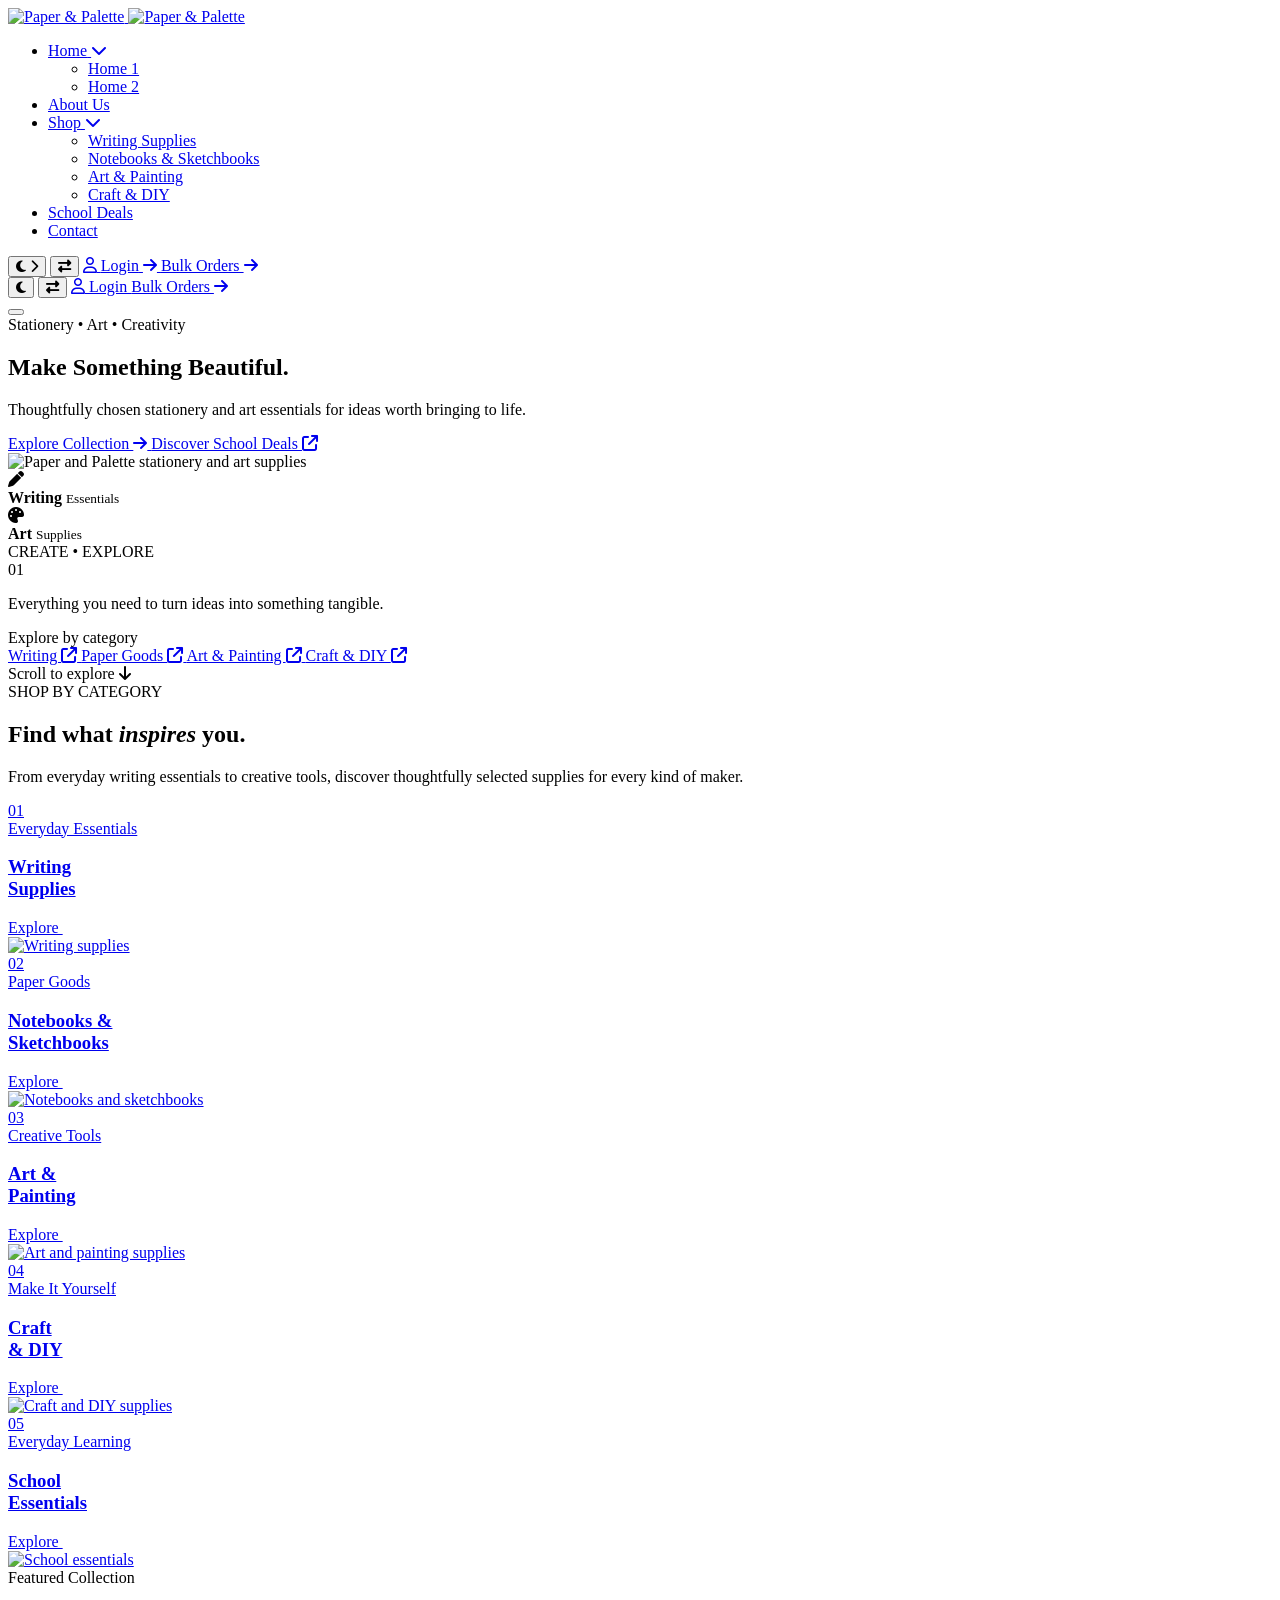
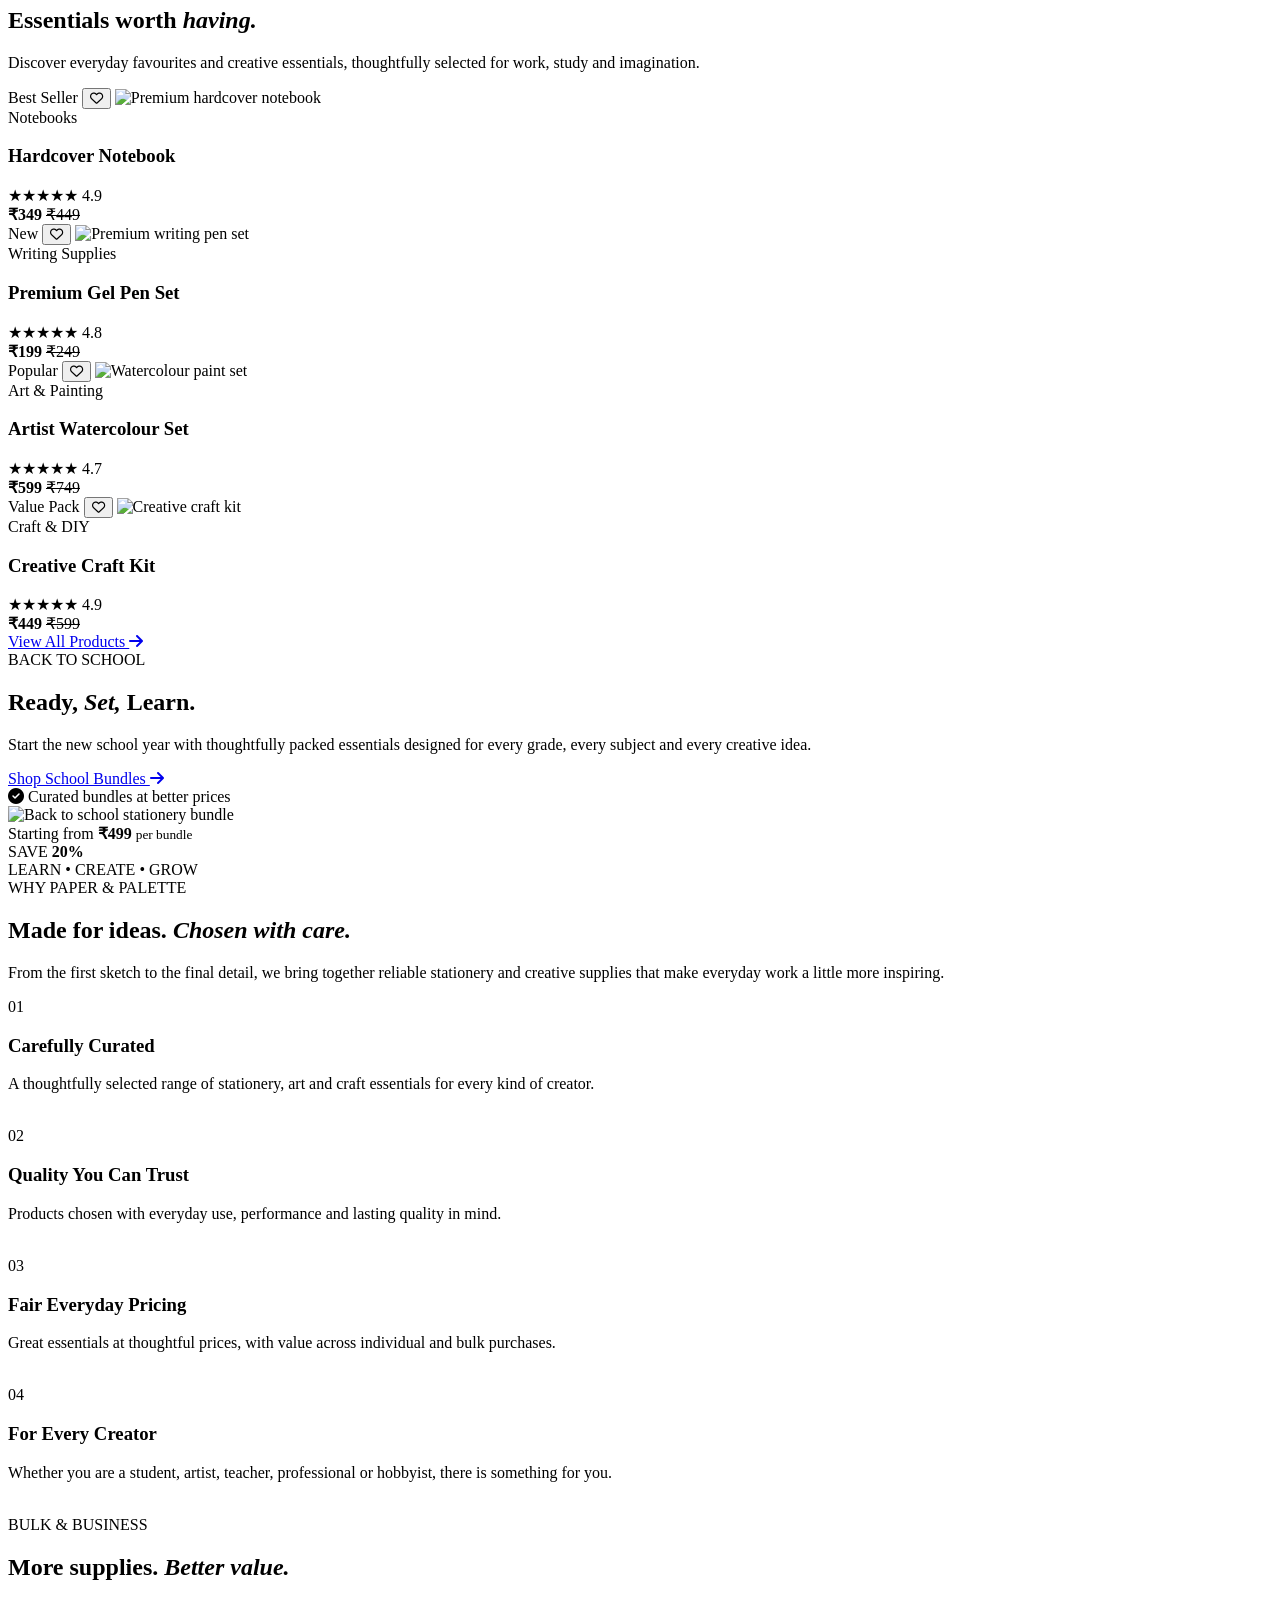
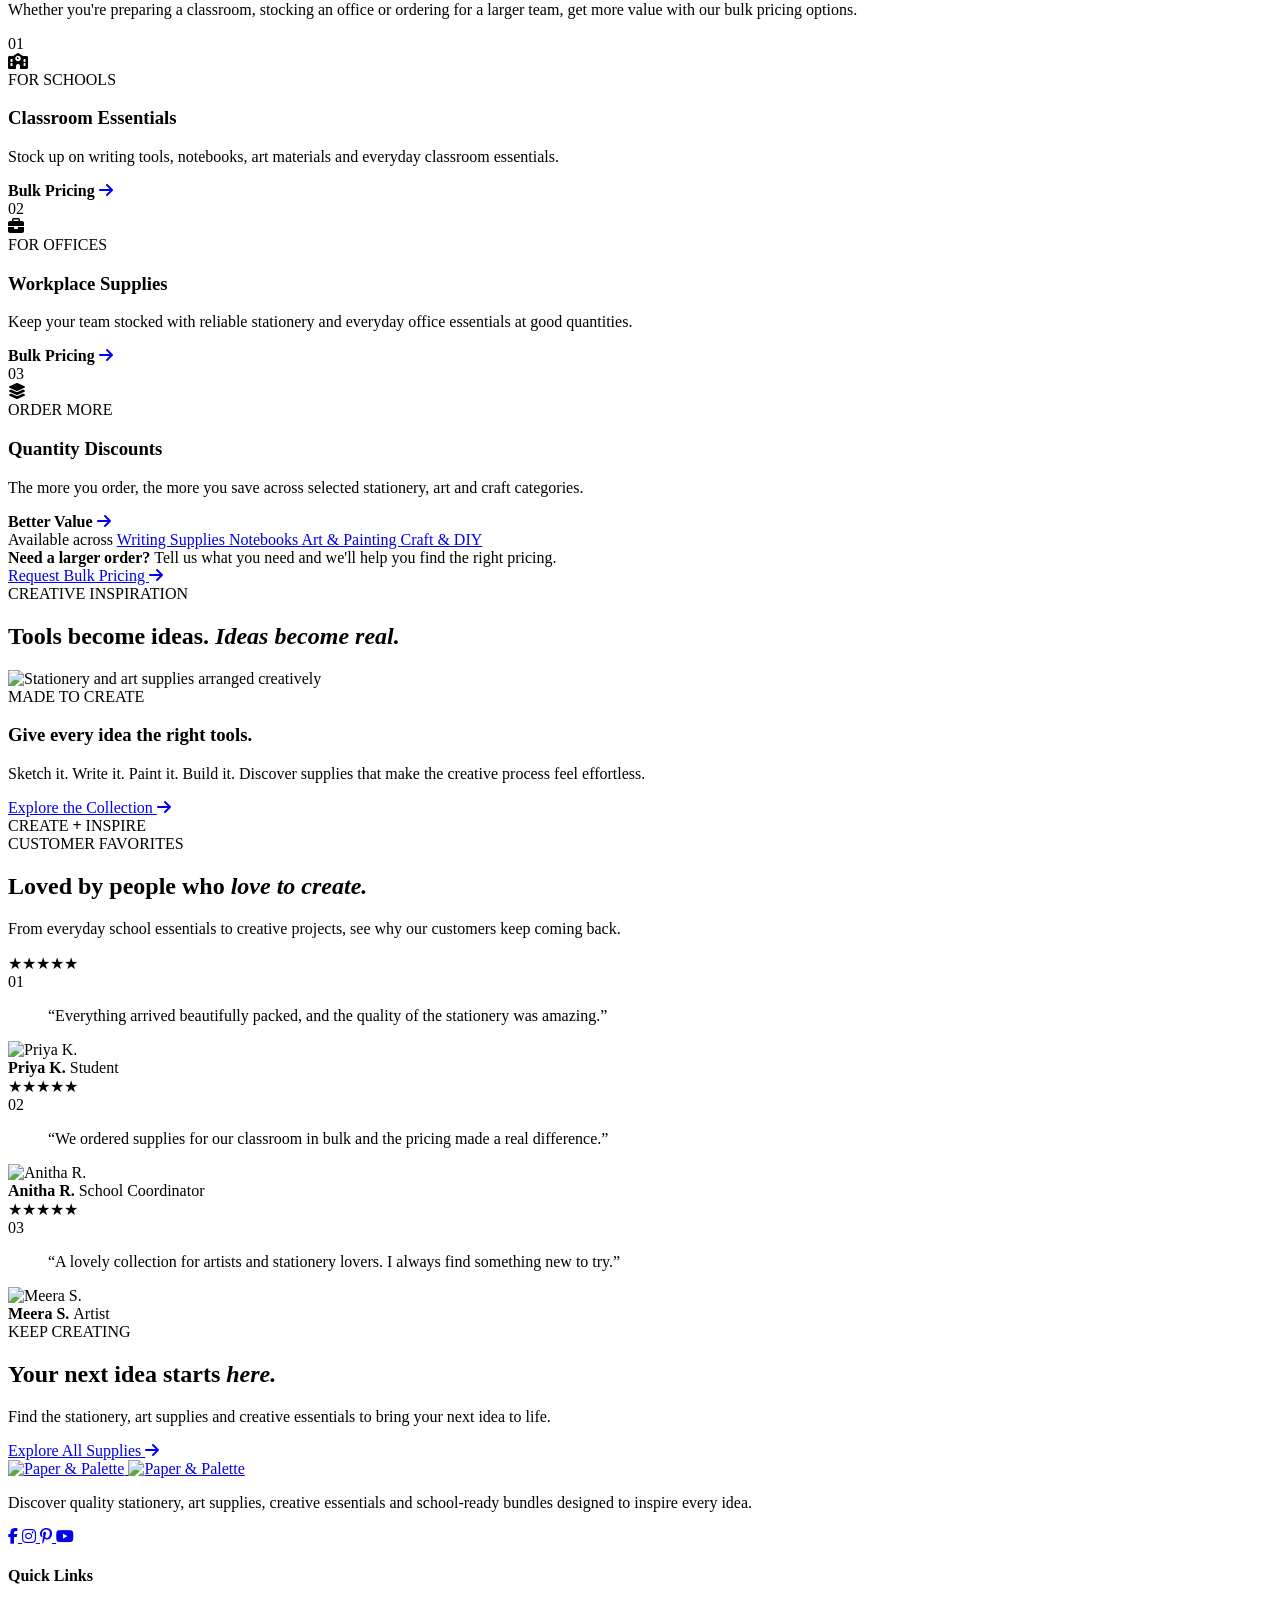
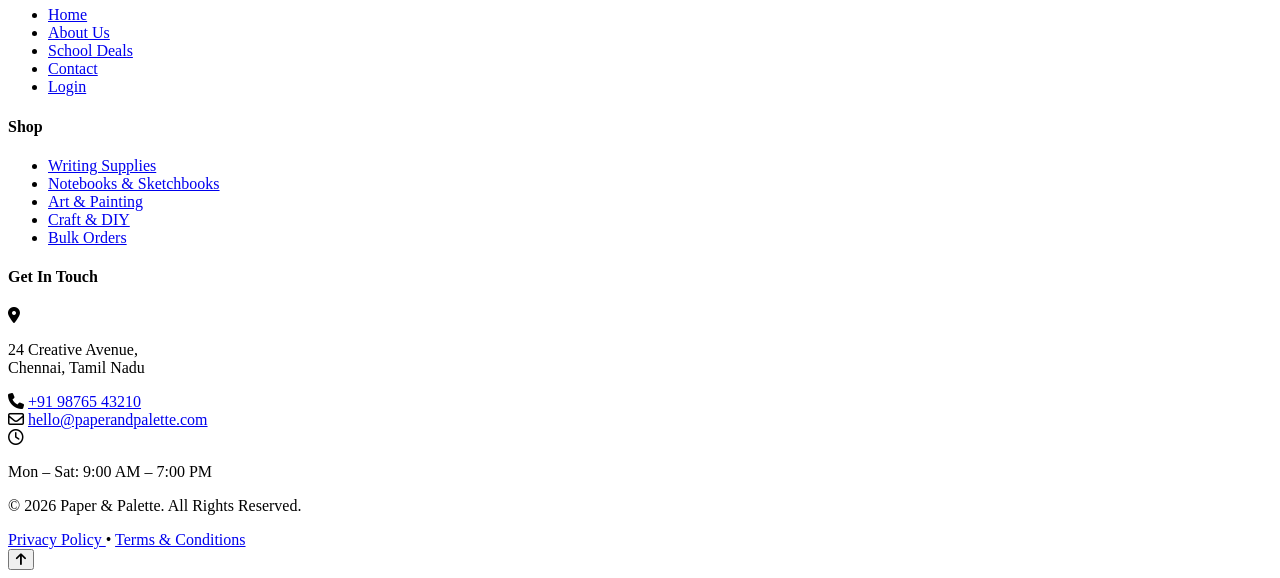
==== index.html @ 8f51c195 "Add files via upload" ====
<!DOCTYPE html>
<html lang="en">

<head>
    <meta charset="UTF-8">
    <meta name="viewport" content="width=device-width, initial-scale=1.0">

    <title>Paper & Palette</title>

    <!-- SEO -->
    <meta name="description"
        content="Paper & Palette - Shop premium stationery, notebooks, sketchbooks, art supplies, painting materials, and craft kits.">
    <meta name="keywords"
        content="stationery, art supplies, notebooks, sketchbooks, painting supplies, craft kits, school supplies">
    <meta name="author" content="Paper & Palette">

    <!-- Favicon -->
    <link rel="icon" href="images/logo.png" type="image/png">

    <!-- Google Fonts -->
    <link rel="preconnect" href="https://fonts.googleapis.com">
    <link rel="preconnect" href="https://fonts.gstatic.com" crossorigin>

    <link
        href="https://fonts.googleapis.com/css2?family=DM+Sans:wght@400;500;600;700&family=Plus+Jakarta+Sans:wght@400;500;600;700&display=swap"
        rel="stylesheet">

    <!-- Font Awesome -->
    <link rel="stylesheet" href="https://cdnjs.cloudflare.com/ajax/libs/font-awesome/6.5.2/css/all.min.css">

    <!-- Main CSS -->
    <link rel="stylesheet" href="css/style.css">
</head>

<body>

    <script>
        (function () {
            try {
                if (localStorage.getItem("paperPaletteTheme") === "dark") {
                    document.body.classList.add("dark-mode");
                }
                document.body.classList.add("js-anim-ready");
            } catch (error) { }
        })();
    </script>


    <!-- =====================================================
         HEADER
    ====================================================== -->

    <header class="site-header">

        <div class="container">

            <div class="navbar">


                <!-- =================================================
                     LOGO
                ================================================== -->

                <a href="index.html" class="site-logo" aria-label="Paper & Palette Home">

                    <img src="images/logo.png" class="logo-default" alt="Paper & Palette">

                    <img src="images/logo-dark.png" class="logo-light" alt="Paper & Palette">


                </a>


                <!-- =================================================
                     MAIN NAVIGATION
                ================================================== -->

                <nav class="main-nav" id="mainNav" aria-label="Main Navigation">

                    <ul class="nav-list">


                        <!-- =========================
                             HOME
                        ========================== -->

                        <li class="nav-item has-dropdown">

                            <a href="#" class="nav-link dropdown-trigger active">

                                <span>Home</span>

                                <i class="fa-solid fa-chevron-down dropdown-icon"></i>

                            </a>


                            <ul class="nav-dropdown">

                                <li>
                                    <a href="index.html" class="active">
                                        Home 1
                                    </a>
                                </li>

                                <li>
                                    <a href="home-2.html">
                                        Home 2
                                    </a>
                                </li>

                            </ul>

                        </li>


                        <!-- =========================
                             ABOUT US
                        ========================== -->

                        <li class="nav-item">

                            <a href="about.html" class="nav-link">

                                About Us

                            </a>

                        </li>


                        <!-- =========================
                             SHOP
                        ========================== -->

                        <li class="nav-item has-dropdown">

                            <a href="#" class="nav-link dropdown-trigger">

                                <span>Shop</span>

                                <i class="fa-solid fa-chevron-down dropdown-icon"></i>

                            </a>


                            <ul class="nav-dropdown shop-dropdown">


                                <!-- Writing Supplies -->

                                <li>
                                    <a href="writing-supplies.html">

                                        Writing Supplies

                                    </a>
                                </li>


                                <!-- Notebooks -->

                                <li>
                                    <a href="notebooks-sketchbooks.html">

                                        Notebooks &amp; Sketchbooks

                                    </a>
                                </li>


                                <!-- Art & Painting -->

                                <li>
                                    <a href="art-painting.html">

                                        Art &amp; Painting

                                    </a>
                                </li>


                                <!-- Craft & DIY -->

                                <li>
                                    <a href="craft-diy.html">

                                        Craft &amp; DIY

                                    </a>
                                </li>


                            </ul>

                        </li>


                        <!-- =========================
                             SCHOOL DEALS
                        ========================== -->

                        <li class="nav-item">

                            <a href="school-deals.html" class="nav-link">

                                School Deals

                            </a>

                        </li>


                        <!-- =========================
                             CONTACT
                        ========================== -->

                        <li class="nav-item">

                            <a href="contact.html" class="nav-link">

                                Contact

                            </a>

                        </li>

                    </ul>


                    <!-- =================================================
                         MOBILE MENU ACTIONS
                         These appear only inside hamburger menu
                    ================================================== -->

                    <div class="mobile-menu-actions">


                        <!-- =========================
                             DARK MODE
                        ========================== -->

                        <button type="button" class="mobile-action-btn" id="mobileThemeToggle">

                            <span>

                                <i class="fa-solid fa-moon action-icon"></i>

                            </span>

                            <i class="fa-solid fa-chevron-right action-arrow"></i>

                        </button>


                        <!-- =========================
                             RTL MODE
                        ========================== -->

                        <button type="button" class="mobile-action-btn" id="mobileRtlToggle">

                            <span>
                                <i class="fa-solid fa-right-left action-icon"></i>
                            </span>

                        </button>


                        <!-- =========================
                             LOGIN
                        ========================== -->

                        <a href="login.html" class="mobile-login-btn">

                            <span>

                                <i class="fa-regular fa-user action-icon"></i>

                                <span>Login</span>

                            </span>

                            <i class="fa-solid fa-arrow-right action-arrow"></i>

                        </a>


                        <!-- =========================
                             BULK ORDERS
                        ========================== -->

                        <a href="bulk-orders.html" class="mobile-bulk-btn">

                            <span>
                                Bulk Orders
                            </span>

                            <i class="fa-solid fa-arrow-right"></i>

                        </a>


                    </div>

                </nav>


                <!-- =================================================
                     HEADER ACTIONS
                     Desktop only
                ================================================== -->

                <div class="navbar-actions">


                    <!-- Desktop Actions -->

                    <div class="desktop-actions">


                        <!-- Dark Mode -->

                        <button type="button" class="nav-icon-btn" id="themeToggle" aria-label="Toggle Dark Mode"
                            title="Dark Mode">

                            <i class="fa-solid fa-moon"></i>

                        </button>


                        <!-- RTL -->

                        <button type="button" class="nav-icon-btn" id="rtlToggle" aria-label="Toggle RTL Mode"
                            title="RTL Mode">

                            <i class="fa-solid fa-right-left"></i>

                        </button>


                        <!-- Login -->

                        <a href="login.html" class="login-btn">

                            <i class="fa-regular fa-user"></i>

                            <span>
                                Login
                            </span>

                        </a>


                        <!-- Bulk Orders -->

                        <a href="bulk-orders.html" class="bulk-orders-btn">

                            <span>
                                Bulk Orders
                            </span>

                            <i class="fa-solid fa-arrow-right"></i>

                        </a>

                    </div>


                    <!-- =================================================
                         MOBILE MENU TOGGLE
                    ================================================== -->

                    <button type="button" class="menu-toggle" id="menuToggle" aria-label="Open Menu"
                        aria-expanded="false">

                        <span></span>
                        <span></span>
                        <span></span>

                    </button>

                </div>

            </div>

        </div>

    </header>


    <main>

        <!-- =====================================================
     HERO SECTION
====================================================== -->

        <section class="hero-editorial">

            <div class="hero-editorial-bg"></div>

            <div class="container">

                <div class="hero-editorial-layout">


                    <!-- =========================================
                 LEFT / MAIN CONTENT
            ========================================== -->

                    <div class="hero-editorial-content">

                        <div class="hero-eyebrow">
                            <span class="eyebrow-line"></span>

                            <span>
                                Stationery • Art • Creativity
                            </span>
                        </div>


                        <h1 class="hero-title">

                            Make

                            <span class="title-outline">
                                Something
                            </span>

                            <strong>
                                Beautiful.
                            </strong>

                        </h1>


                        <p class="hero-description">

                            Thoughtfully chosen stationery and art
                            essentials for ideas worth bringing to life.

                        </p>


                        <div class="hero-actions">

                            <a href="writing-supplies.html" class="hero-main-btn">

                                Explore Collection

                                <i class="fa-solid fa-arrow-right"></i>

                            </a>


                            <a href="school-deals.html" class="hero-text-link">

                                Discover School Deals

                                <i class="fa-solid fa-arrow-up-right-from-square"></i>

                            </a>

                        </div>

                    </div>


                    <!-- =========================================
                 CENTER / CREATIVE VISUAL
            ========================================== -->

                    <div class="hero-visual">

                        <!-- Main Product Image -->

                        <div class="hero-image-wrap">

                            <img src="images/hero-stationery.png" alt="Paper and Palette stationery and art supplies"
                                class="hero-main-image">

                        </div>


                        <!-- Floating Category Label -->

                        <div class="hero-floating-card hero-card-one">

                            <span class="floating-icon">
                                <i class="fa-solid fa-pen"></i>
                            </span>

                            <div>
                                <strong>
                                    Writing
                                </strong>

                                <small>
                                    Essentials
                                </small>
                            </div>

                        </div>


                        <div class="hero-floating-card hero-card-two">

                            <span class="floating-icon">
                                <i class="fa-solid fa-palette"></i>
                            </span>

                            <div>
                                <strong>
                                    Art
                                </strong>

                                <small>
                                    Supplies
                                </small>
                            </div>

                        </div>


                        <!-- Decorative Circle -->

                        <div class="hero-circle">

                            <span>
                                CREATE
                            </span>

                            <span>
                                •
                            </span>

                            <span>
                                EXPLORE
                            </span>

                        </div>

                    </div>


                    <!-- =========================================
                 RIGHT SIDE VERTICAL INFO
            ========================================== -->

                    <div class="hero-side-info">

                        <span class="hero-side-number">
                            01
                        </span>

                        <span class="hero-side-line"></span>

                        <p>
                            Everything you need
                            to turn ideas into
                            something tangible.
                        </p>

                    </div>

                </div>


                <!-- =========================================
             BOTTOM CATEGORY STRIP
        ========================================== -->

                <div class="hero-bottom">

                    <span class="hero-bottom-label">
                        Explore by category
                    </span>


                    <div class="hero-category-links">

                        <a href="writing-supplies.html">
                            Writing
                            <i class="fa-solid fa-arrow-up-right-from-square"></i>
                        </a>

                        <a href="notebooks-sketchbooks.html">
                            Paper Goods
                            <i class="fa-solid fa-arrow-up-right-from-square"></i>
                        </a>

                        <a href="art-painting.html">
                            Art &amp; Painting
                            <i class="fa-solid fa-arrow-up-right-from-square"></i>
                        </a>

                        <a href="craft-diy.html">
                            Craft &amp; DIY
                            <i class="fa-solid fa-arrow-up-right-from-square"></i>
                        </a>

                    </div>


                    <span class="hero-bottom-scroll">
                        Scroll to explore
                        <i class="fa-solid fa-arrow-down"></i>
                    </span>

                </div>

            </div>

        </section>


        <!-- =====================================================
     SHOP BY CATEGORY
====================================================== -->

        <section class="categories-section">

            <div class="container">

                <div class="categories-heading">

                    <div class="categories-label">
                        <span></span>
                        SHOP BY CATEGORY
                    </div>

                    <div class="categories-intro">

                        <h2>
                            Find what
                            <em>inspires</em>
                            you.
                        </h2>

                        <p>
                            From everyday writing essentials to creative tools,
                            discover thoughtfully selected supplies for every
                            kind of maker.
                        </p>

                    </div>

                </div>

                <!-- Category Grid -->
                <div class="categories-grid">


                    <!-- Writing Supplies -->
                    <a href="writing-supplies.html" class="category-card category-large">

                        <div class="category-number">
                            01
                        </div>

                        <div class="category-content">

                            <span>
                                Everyday Essentials
                            </span>

                            <h3>
                                Writing<br>
                                Supplies
                            </h3>

                            <div class="category-link">
                                Explore
                                <i class="fa-solid fa-arrow-up-right"></i>
                            </div>

                        </div>

                        <div class="category-image">

                            <img src="images/category-writing.png" alt="Writing supplies">

                        </div>

                    </a>


                    <!-- Notebooks -->
                    <a href="notebooks-sketchbooks.html" class="category-card category-art">

                        <div class="category-number">
                            02
                        </div>

                        <div class="category-content">

                            <span>
                                Paper Goods
                            </span>

                            <h3>
                                Notebooks &amp;<br>
                                Sketchbooks
                            </h3>

                            <div class="category-link">
                                Explore
                                <i class="fa-solid fa-arrow-up-right"></i>
                            </div>

                        </div>

                        <div class="category-image">

                            <img src="images/category-notebooks.png" alt="Notebooks and sketchbooks">

                        </div>

                    </a>


                    <!-- Art & Painting -->
                    <a href="art-painting.html" class="category-card category-art">

                        <div class="category-number">
                            03
                        </div>

                        <div class="category-content">

                            <span>
                                Creative Tools
                            </span>

                            <h3>
                                Art &amp;<br>
                                Painting
                            </h3>

                            <div class="category-link">
                                Explore
                                <i class="fa-solid fa-arrow-up-right"></i>
                            </div>

                        </div>

                        <div class="category-image">

                            <img src="images/category-art.jpg" alt="Art and painting supplies">

                        </div>

                    </a>


                    <!-- Craft -->
                    <a href="craft-diy.html" class="category-card category-craft">

                        <div class="category-number">
                            04
                        </div>

                        <div class="category-content">

                            <span>
                                Make It Yourself
                            </span>

                            <h3>
                                Craft<br>
                                &amp; DIY
                            </h3>

                            <div class="category-link">
                                Explore
                                <i class="fa-solid fa-arrow-up-right"></i>
                            </div>

                        </div>

                        <div class="category-image">

                            <img src="images/category-craft.png" alt="Craft and DIY supplies">

                        </div>

                    </a>

                    <a href="school-deals.html" class="category-card category-art">


                        <div class="category-number">
                            05
                        </div>

                        <div class="category-content">

                            <span>
                                Everyday Learning
                            </span>

                            <h3>
                                School<br>
                                Essentials
                            </h3>

                            <div class="category-link">
                                Explore
                                <i class="fa-solid fa-arrow-up-right"></i>
                            </div>

                        </div>

                        <div class="category-image">

                            <img src="images/category-school.png" alt="School essentials">

                        </div>

                    </a>

                </div>

            </div>

        </section>


        <!-- =====================================================
     FEATURED PRODUCTS
====================================================== -->

        <section class="featured-products-section">

            <div class="container">

                <!-- Section Heading -->

                <div class="section-heading text-center">

                    <div class="section-label">
                        Featured Collection
                    </div>

                    <h2>
                        Essentials worth
                        <em>having.</em>
                    </h2>

                    <p>
                        Discover everyday favourites and creative essentials,
                        thoughtfully selected for work, study and imagination.
                    </p>

                </div>


                <!-- Products Grid -->

                <div class="featured-products-grid">


                    <!-- Product 01 -->

                    <article class="product-card">

                        <div class="product-image-wrap">

                            <span class="product-badge">
                                Best Seller
                            </span>

                            <button type="button" class="product-wishlist" aria-label="Add to wishlist">

                                <i class="fa-regular fa-heart"></i>

                            </button>

                            <img src="images/product-notebook.jpg" alt="Premium hardcover notebook">

                        </div>


                        <div class="product-info">

                            <span class="product-category">
                                Notebooks
                            </span>

                            <h3>
                                Hardcover Notebook
                            </h3>

                            <div class="product-rating">

                                <span class="stars">
                                    ★★★★★
                                </span>

                                <span>
                                    4.9
                                </span>

                            </div>

                            <div class="product-price">

                                <strong>
                                    ₹349
                                </strong>

                                <del>
                                    ₹449
                                </del>

                            </div>

                        </div>

                    </article>


                    <!-- Product 02 -->

                    <article class="product-card">

                        <div class="product-image-wrap">

                            <span class="product-badge product-new">
                                New
                            </span>

                            <button type="button" class="product-wishlist" aria-label="Add to wishlist">

                                <i class="fa-regular fa-heart"></i>

                            </button>

                            <img src="images/product-pens.jpg" alt="Premium writing pen set">

                        </div>


                        <div class="product-info">

                            <span class="product-category">
                                Writing Supplies
                            </span>

                            <h3>
                                Premium Gel Pen Set
                            </h3>

                            <div class="product-rating">

                                <span class="stars">
                                    ★★★★★
                                </span>

                                <span>
                                    4.8
                                </span>

                            </div>

                            <div class="product-price">

                                <strong>
                                    ₹199
                                </strong>

                                <del>
                                    ₹249
                                </del>

                            </div>

                        </div>

                    </article>


                    <!-- Product 03 -->

                    <article class="product-card">

                        <div class="product-image-wrap">

                            <span class="product-badge">
                                Popular
                            </span>

                            <button type="button" class="product-wishlist" aria-label="Add to wishlist">

                                <i class="fa-regular fa-heart"></i>

                            </button>

                            <img src="images/product-paint.jpg" alt="Watercolour paint set">

                        </div>


                        <div class="product-info">

                            <span class="product-category">
                                Art &amp; Painting
                            </span>

                            <h3>
                                Artist Watercolour Set
                            </h3>

                            <div class="product-rating">

                                <span class="stars">
                                    ★★★★★
                                </span>

                                <span>
                                    4.7
                                </span>

                            </div>

                            <div class="product-price">

                                <strong>
                                    ₹599
                                </strong>

                                <del>
                                    ₹749
                                </del>

                            </div>

                        </div>

                    </article>


                    <!-- Product 04 -->

                    <article class="product-card">

                        <div class="product-image-wrap">

                            <span class="product-badge product-value">
                                Value Pack
                            </span>

                            <button type="button" class="product-wishlist" aria-label="Add to wishlist">

                                <i class="fa-regular fa-heart"></i>

                            </button>

                            <img src="images/product-craftkit.jpg" alt="Creative craft kit">

                        </div>


                        <div class="product-info">

                            <span class="product-category">
                                Craft &amp; DIY
                            </span>

                            <h3>
                                Creative Craft Kit
                            </h3>

                            <div class="product-rating">

                                <span class="stars">
                                    ★★★★★
                                </span>

                                <span>
                                    4.9
                                </span>

                            </div>

                            <div class="product-price">

                                <strong>
                                    ₹449
                                </strong>

                                <del>
                                    ₹599
                                </del>

                            </div>

                        </div>

                    </article>

                </div>


                <!-- View All -->

                <div class="featured-products-footer">

                    <a href="shop.html" class="view-all-products">

                        View All Products

                        <i class="fa-solid fa-arrow-right"></i>

                    </a>

                </div>

            </div>

        </section>

        <!-- =====================================================
     BACK TO SCHOOL BUNDLES
====================================================== -->

        <section class="school-bundle-section">

            <div class="container">

                <div class="school-bundle-layout">


                    <!-- =========================================
                 LEFT CONTENT
            ========================================== -->

                    <div class="school-bundle-content">

                        <div class="school-bundle-label">

                            <span></span>

                            BACK TO SCHOOL

                        </div>


                        <h2 class="school-bundle-title">

                            Ready,
                            <em>Set,</em>
                            Learn.

                        </h2>


                        <p class="school-bundle-description">

                            Start the new school year with thoughtfully
                            packed essentials designed for every grade,
                            every subject and every creative idea.

                        </p>


                        <a href="school-deals.html" class="school-bundle-button">

                            <span>
                                Shop School Bundles
                            </span>

                            <i class="fa-solid fa-arrow-right"></i>

                        </a>


                        <!-- Small Info -->

                        <div class="school-bundle-note">

                            <i class="fa-solid fa-circle-check"></i>

                            <span>
                                Curated bundles at better prices
                            </span>

                        </div>

                    </div>


                    <!-- =========================================
                 RIGHT VISUAL
            ========================================== -->

                    <div class="school-bundle-visual">


                        <!-- Main Bundle Image -->

                        <div class="school-bundle-main-image">

                            <img src="images/school-bundle.png" alt="Back to school stationery bundle">

                        </div>


                        <!-- Floating Price Card -->

                        <div class="school-bundle-price-card">

                            <span>
                                Starting from
                            </span>

                            <strong>
                                ₹499
                            </strong>

                            <small>
                                per bundle
                            </small>

                        </div>


                        <!-- Floating Badge -->

                        <div class="school-bundle-badge">

                            <span>
                                SAVE
                            </span>

                            <strong>
                                20%
                            </strong>

                        </div>


                        <!-- Decorative Circle -->

                        <div class="school-bundle-circle">

                            <span>
                                LEARN
                            </span>

                            <span>
                                •
                            </span>

                            <span>
                                CREATE
                            </span>

                            <span>
                                •
                            </span>

                            <span>
                                GROW
                            </span>

                        </div>

                    </div>

                </div>

            </div>

        </section>

        <!-- =====================================================
     WHY PAPER & PALETTE
====================================================== -->

        <section class="trust-section">

            <div class="container">

                <div class="trust-layout">


                    <!-- =========================================
                 LEFT CONTENT
            ========================================== -->

                    <div class="trust-intro">

                        <div class="trust-label">

                            <span></span>

                            WHY PAPER &amp; PALETTE

                        </div>


                        <h2 class="trust-title">

                            Made for ideas.
                            <em>Chosen with care.</em>

                        </h2>


                        <p class="trust-description">

                            From the first sketch to the final detail,
                            we bring together reliable stationery and
                            creative supplies that make everyday work
                            a little more inspiring.

                        </p>

                    </div>


                    <!-- =========================================
                 RIGHT BENEFITS
            ========================================== -->

                    <div class="trust-points">


                        <!-- Point 01 -->

                        <div class="trust-point">

                            <span class="trust-point-number">
                                01
                            </span>

                            <div class="trust-point-content">

                                <h3>
                                    Carefully Curated
                                </h3>

                                <p>
                                    A thoughtfully selected range of
                                    stationery, art and craft essentials
                                    for every kind of creator.
                                </p>

                            </div>

                            <i class="fa-solid fa-arrow-up-right"></i>

                        </div>


                        <!-- Point 02 -->

                        <div class="trust-point">

                            <span class="trust-point-number">
                                02
                            </span>

                            <div class="trust-point-content">

                                <h3>
                                    Quality You Can Trust
                                </h3>

                                <p>
                                    Products chosen with everyday use,
                                    performance and lasting quality in mind.
                                </p>

                            </div>

                            <i class="fa-solid fa-arrow-up-right"></i>

                        </div>


                        <!-- Point 03 -->

                        <div class="trust-point">

                            <span class="trust-point-number">
                                03
                            </span>

                            <div class="trust-point-content">

                                <h3>
                                    Fair Everyday Pricing
                                </h3>

                                <p>
                                    Great essentials at thoughtful prices,
                                    with value across individual and bulk
                                    purchases.
                                </p>

                            </div>

                            <i class="fa-solid fa-arrow-up-right"></i>

                        </div>


                        <!-- Point 04 -->

                        <div class="trust-point">

                            <span class="trust-point-number">
                                04
                            </span>

                            <div class="trust-point-content">

                                <h3>
                                    For Every Creator
                                </h3>

                                <p>
                                    Whether you are a student, artist,
                                    teacher, professional or hobbyist,
                                    there is something for you.
                                </p>

                            </div>

                            <i class="fa-solid fa-arrow-up-right"></i>

                        </div>

                    </div>

                </div>

            </div>

        </section>

        <!-- =====================================================
     BULK & BUSINESS SUPPLY
====================================================== -->

        <section class="bulk-showcase-section">

            <div class="container">

                <!-- Section Heading -->

                <div class="bulk-showcase-heading">

                    <div class="bulk-showcase-label">

                        <span></span>

                        BULK &amp; BUSINESS

                        <span></span>

                    </div>

                    <h2 class="bulk-showcase-title">

                        More supplies.
                        <em>Better value.</em>

                    </h2>

                    <p class="bulk-showcase-description">

                        Whether you're preparing a classroom, stocking
                        an office or ordering for a larger team, get
                        more value with our bulk pricing options.

                    </p>

                </div>


                <!-- =================================================
             BULK CARDS
        ================================================== -->

                <div class="bulk-showcase-grid">


                    <!-- Schools -->

                    <div class="bulk-showcase-card">

                        <div class="bulk-card-top">

                            <span class="bulk-card-number">
                                01
                            </span>

                            <div class="bulk-card-icon">

                                <i class="fa-solid fa-school"></i>

                            </div>

                        </div>


                        <span class="bulk-card-label">
                            FOR SCHOOLS
                        </span>


                        <h3>
                            Classroom
                            <span>Essentials</span>
                        </h3>


                        <p>
                            Stock up on writing tools, notebooks,
                            art materials and everyday classroom
                            essentials.
                        </p>


                        <div class="bulk-card-footer">

                            <strong>
                                Bulk Pricing
                            </strong>

                            <a href="bulk-orders.html" aria-label="School bulk pricing">

                                <i class="fa-solid fa-arrow-right"></i>

                            </a>

                        </div>

                    </div>


                    <!-- Offices -->

                    <div class="bulk-showcase-card bulk-card-featured">

                        <div class="bulk-card-top">

                            <span class="bulk-card-number">
                                02
                            </span>

                            <div class="bulk-card-icon">

                                <i class="fa-solid fa-briefcase"></i>

                            </div>

                        </div>


                        <span class="bulk-card-label">
                            FOR OFFICES
                        </span>


                        <h3>
                            Workplace
                            <span>Supplies</span>
                        </h3>


                        <p>
                            Keep your team stocked with reliable
                            stationery and everyday office essentials
                            at good quantities.
                        </p>


                        <div class="bulk-card-footer">

                            <strong>
                                Bulk Pricing
                            </strong>

                            <a href="bulk-orders.html" aria-label="Office bulk pricing">

                                <i class="fa-solid fa-arrow-right"></i>

                            </a>

                        </div>

                    </div>


                    <!-- Quantity Discounts -->

                    <div class="bulk-showcase-card">

                        <div class="bulk-card-top">

                            <span class="bulk-card-number">
                                03
                            </span>

                            <div class="bulk-card-icon">

                                <i class="fa-solid fa-layer-group"></i>

                            </div>

                        </div>


                        <span class="bulk-card-label">
                            ORDER MORE
                        </span>


                        <h3>
                            Quantity
                            <span>Discounts</span>
                        </h3>


                        <p>
                            The more you order, the more you save
                            across selected stationery, art and
                            craft categories.
                        </p>


                        <div class="bulk-card-footer">

                            <strong>
                                Better Value
                            </strong>

                            <a href="bulk-orders.html" aria-label="Quantity discounts">

                                <i class="fa-solid fa-arrow-right"></i>

                            </a>

                        </div>

                    </div>

                </div>


                <!-- =================================================
             AVAILABLE CATEGORIES
        ================================================== -->

                <div class="bulk-category-bar">

                    <span class="bulk-category-intro">
                        Available across
                    </span>

                    <a href="writing-supplies.html">
                        Writing Supplies
                    </a>

                    <span class="bulk-category-divider"></span>

                    <a href="notebooks-sketchbooks.html">
                        Notebooks
                    </a>

                    <span class="bulk-category-divider"></span>

                    <a href="art-painting.html">
                        Art &amp; Painting
                    </a>

                    <span class="bulk-category-divider"></span>

                    <a href="craft-diy.html">
                        Craft &amp; DIY
                    </a>

                </div>


                <!-- =================================================
             CTA
        ================================================== -->

                <div class="bulk-showcase-cta">

                    <div>

                        <strong>
                            Need a larger order?
                        </strong>

                        <span>
                            Tell us what you need and we'll help
                            you find the right pricing.
                        </span>

                    </div>

                    <a href="bulk-orders.html">

                        Request Bulk Pricing

                        <i class="fa-solid fa-arrow-right"></i>

                    </a>

                </div>

            </div>

        </section>

        <!-- =====================================================
     CREATIVE INSPIRATION
====================================================== -->

        <section class="creative-inspiration-section">

            <div class="container">

                <!-- Heading -->

                <div class="creative-inspiration-heading">

                    <div class="creative-inspiration-label">
                        <span></span>
                        CREATIVE INSPIRATION
                    </div>

                    <h2>
                        Tools become ideas.
                        <em>Ideas become real.</em>
                    </h2>

                </div>


                <!-- Main Visual -->

                <div class="creative-inspiration-stage">


                    <!-- Main Image -->

                    <div class="creative-inspiration-image">

                        <img src="images/creative-inspiration.jpg"
                            alt="Stationery and art supplies arranged creatively">

                    </div>


                    <!-- Floating Content -->

                    <div class="creative-inspiration-panel">

                        <span class="creative-inspiration-panel-label">
                            MADE TO CREATE
                        </span>

                        <h3>
                            Give every idea
                            the right tools.
                        </h3>

                        <p>
                            Sketch it. Write it. Paint it. Build it.
                            Discover supplies that make the creative
                            process feel effortless.
                        </p>

                        <a href="shop.html" class="creative-inspiration-button">

                            Explore the Collection

                            <i class="fa-solid fa-arrow-right"></i>

                        </a>

                    </div>


                    <!-- Floating Round Badge -->

                    <div class="creative-inspiration-badge">

                        <span>
                            CREATE
                        </span>

                        <strong>
                            +
                        </strong>

                        <span>
                            INSPIRE
                        </span>

                    </div>

                </div>

            </div>

        </section>

        <!-- =====================================================
     CUSTOMER FAVORITES
====================================================== -->

        <section class="customer-favorites-section">

            <div class="container">

                <!-- Heading -->

                <div class="customer-favorites-heading">

                    <div class="customer-favorites-label">

                        <span></span>

                        CUSTOMER FAVORITES

                        <span></span>

                    </div>

                    <h2>
                        Loved by people
                        who <em>love to create.</em>
                    </h2>

                    <p>
                        From everyday school essentials to creative
                        projects, see why our customers keep coming back.
                    </p>

                </div>


                <!-- Testimonials -->

                <div class="customer-favorites-grid">


                    <!-- Review 01 -->

                    <article class="customer-review-card">

                        <div class="customer-review-top">

                            <div class="customer-review-stars">
                                ★★★★★
                            </div>

                            <span class="customer-review-number">
                                01
                            </span>

                        </div>

                        <blockquote>
                            “Everything arrived beautifully packed,
                            and the quality of the stationery was amazing.”
                        </blockquote>

                        <div class="customer-review-author">

                            <div class="customer-author-avatar">
                                <img src="images/customer-01.jpg" alt="Priya K.">
                            </div>

                            <div>
                                <strong>
                                    Priya K.
                                </strong>

                                <span>
                                    Student
                                </span>
                            </div>

                        </div>

                    </article>


                    <!-- Review 02 -->

                    <article class="customer-review-card customer-review-featured">

                        <div class="customer-review-top">

                            <div class="customer-review-stars">
                                ★★★★★
                            </div>

                            <span class="customer-review-number">
                                02
                            </span>

                        </div>

                        <blockquote>
                            “We ordered supplies for our classroom
                            in bulk and the pricing made a real
                            difference.”
                        </blockquote>

                        <div class="customer-review-author">

                            <div class="customer-author-avatar">
                                <img src="images/customer-02.jpg" alt="Anitha R.">
                            </div>

                            <div>
                                <strong>
                                    Anitha R.
                                </strong>

                                <span>
                                    School Coordinator
                                </span>
                            </div>

                        </div>

                    </article>


                    <!-- Review 03 -->

                    <article class="customer-review-card">

                        <div class="customer-review-top">

                            <div class="customer-review-stars">
                                ★★★★★
                            </div>

                            <span class="customer-review-number">
                                03
                            </span>

                        </div>

                        <blockquote>
                            “A lovely collection for artists and
                            stationery lovers. I always find something
                            new to try.”
                        </blockquote>

                        <div class="customer-review-author">

                            <div class="customer-author-avatar">
                                <img src="images/customer-03.jpg" alt="Meera S.">
                            </div>

                            <div>
                                <strong>
                                    Meera S.
                                </strong>

                                <span>
                                    Artist
                                </span>
                            </div>

                        </div>

                    </article>

                </div>

            </div>

        </section>

        <!-- =====================================================
     FINAL CREATIVE CTA
====================================================== -->

        <section class="creative-cta-section">

            <div class="container">

                <div class="creative-cta-wrap">

                    <div class="creative-cta-content">

                        <div class="creative-cta-label">

                            <span></span>

                            KEEP CREATING

                            <span></span>

                        </div>

                        <h2>
                            Your next idea
                            starts <em>here.</em>
                        </h2>

                        <p>
                            Find the stationery, art supplies and creative
                            essentials to bring your next idea to life.
                        </p>

                        <a href="shop.html" class="creative-cta-button">

                            Explore All Supplies

                            <i class="fa-solid fa-arrow-right"></i>

                        </a>

                    </div>


                    <!-- Decorative Shapes -->

                    <div class="creative-cta-shapes">

                        <span class="creative-cta-shape-one"></span>

                        <span class="creative-cta-shape-two"></span>

                        <span class="creative-cta-shape-three"></span>

                    </div>

                </div>

            </div>

        </section>

    </main>


    <!-- =====================================================
     FOOTER
====================================================== -->

    <footer class="site-footer">

        <div class="container">

            <div class="footer-grid">


                <!-- =========================================
                 BRAND
            ========================================== -->

                <div class="footer-brand">

                    <a href="index.html" class="footer-logo">

                        <img src="images/logo-dark.png" class="logo-default" alt="Paper & Palette">

                        <img src="images/logo-dark.png" class="logo-light" alt="Paper & Palette">

                    </a>

                    <p>
                        Discover quality stationery, art supplies,
                        creative essentials and school-ready bundles
                        designed to inspire every idea.
                    </p>


                    <!-- Social Links -->

                    <div class="footer-socials">

                        <a href="#" aria-label="Facebook" title="Facebook">

                            <i class="fa-brands fa-facebook-f"></i>

                        </a>

                        <a href="#" aria-label="Instagram" title="Instagram">

                            <i class="fa-brands fa-instagram"></i>

                        </a>

                        <a href="#" aria-label="Pinterest" title="Pinterest">

                            <i class="fa-brands fa-pinterest-p"></i>

                        </a>

                        <a href="#" aria-label="YouTube" title="YouTube">

                            <i class="fa-brands fa-youtube"></i>

                        </a>

                    </div>

                </div>


                <!-- =========================================
                 QUICK LINKS
            ========================================== -->

                <div class="footer-column">

                    <h4>
                        Quick Links
                    </h4>

                    <ul class="footer-links">

                        <li>
                            <a href="index.html">
                                Home
                            </a>
                        </li>

                        <li>
                            <a href="about.html">
                                About Us
                            </a>
                        </li>

                        <li>
                            <a href="school-deals.html">
                                School Deals
                            </a>
                        </li>

                        <li>
                            <a href="contact.html">
                                Contact
                            </a>
                        </li>

                        <li>
                            <a href="login.html">
                                Login
                            </a>
                        </li>

                    </ul>

                </div>


                <!-- =========================================
                 SHOP
            ========================================== -->

                <div class="footer-column">

                    <h4>
                        Shop
                    </h4>

                    <ul class="footer-links">

                        <li>
                            <a href="writing-supplies.html">
                                Writing Supplies
                            </a>
                        </li>

                        <li>
                            <a href="notebooks-sketchbooks.html">
                                Notebooks &amp; Sketchbooks
                            </a>
                        </li>

                        <li>
                            <a href="art-painting.html">
                                Art &amp; Painting
                            </a>
                        </li>

                        <li>
                            <a href="craft-diy.html">
                                Craft &amp; DIY
                            </a>
                        </li>

                        <li>
                            <a href="bulk-orders.html">
                                Bulk Orders
                            </a>
                        </li>

                    </ul>

                </div>


                <!-- =========================================
                 CONTACT
            ========================================== -->

                <div class="footer-column footer-contact">

                    <h4>
                        Get In Touch
                    </h4>


                    <div class="footer-contact-item">

                        <span class="footer-contact-icon">
                            <i class="fa-solid fa-location-dot"></i>
                        </span>

                        <p>
                            24 Creative Avenue,<br>
                            Chennai, Tamil Nadu
                        </p>

                    </div>


                    <div class="footer-contact-item">

                        <span class="footer-contact-icon">
                            <i class="fa-solid fa-phone"></i>
                        </span>

                        <a href="tel:+919876543210">
                            +91 98765 43210
                        </a>

                    </div>


                    <div class="footer-contact-item">

                        <span class="footer-contact-icon">
                            <i class="fa-regular fa-envelope"></i>
                        </span>

                        <a href="mailto:hello@paperandpalette.com">
                            hello@paperandpalette.com
                        </a>

                    </div>


                    <div class="footer-contact-item">

                        <span class="footer-contact-icon">
                            <i class="fa-regular fa-clock"></i>
                        </span>

                        <p>
                            Mon – Sat: 9:00 AM – 7:00 PM
                        </p>

                    </div>

                </div>

            </div>


            <!-- =========================================
             FOOTER BOTTOM
        ========================================== -->

            <div class="footer-bottom">

                <p>
                    © 2026 Paper &amp; Palette.
                    All Rights Reserved.
                </p>


                <div class="footer-bottom-links">

                    <a href="#">
                        Privacy Policy
                    </a>

                    <span>•</span>

                    <a href="#">
                        Terms &amp; Conditions
                    </a>

                </div>

            </div>

        </div>

    </footer>

    <!-- Scroll To Top -->

    <button class="scroll-top-btn" id="scrollTopBtn" aria-label="Scroll to top">

        <i class="fa-solid fa-arrow-up"></i>

    </button>

    <script src="js/main.js"></script>

</body>

</html>
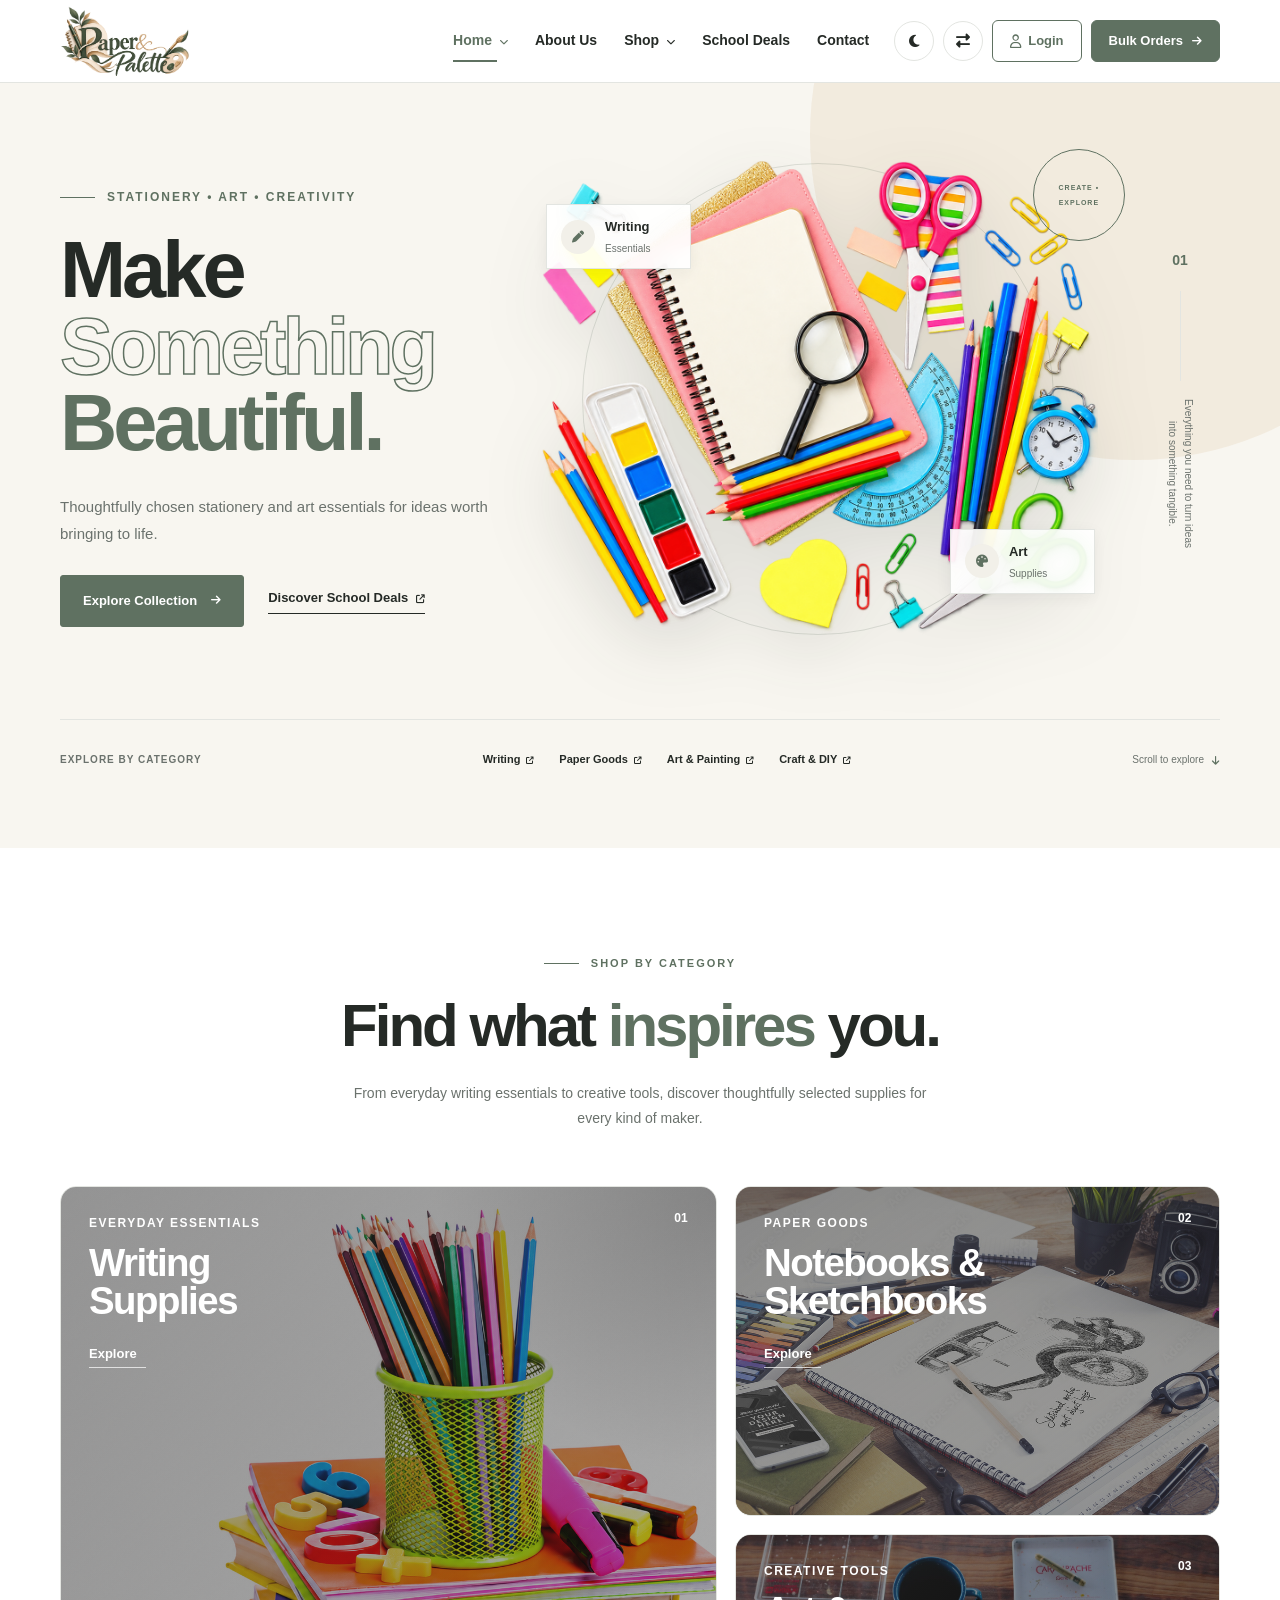
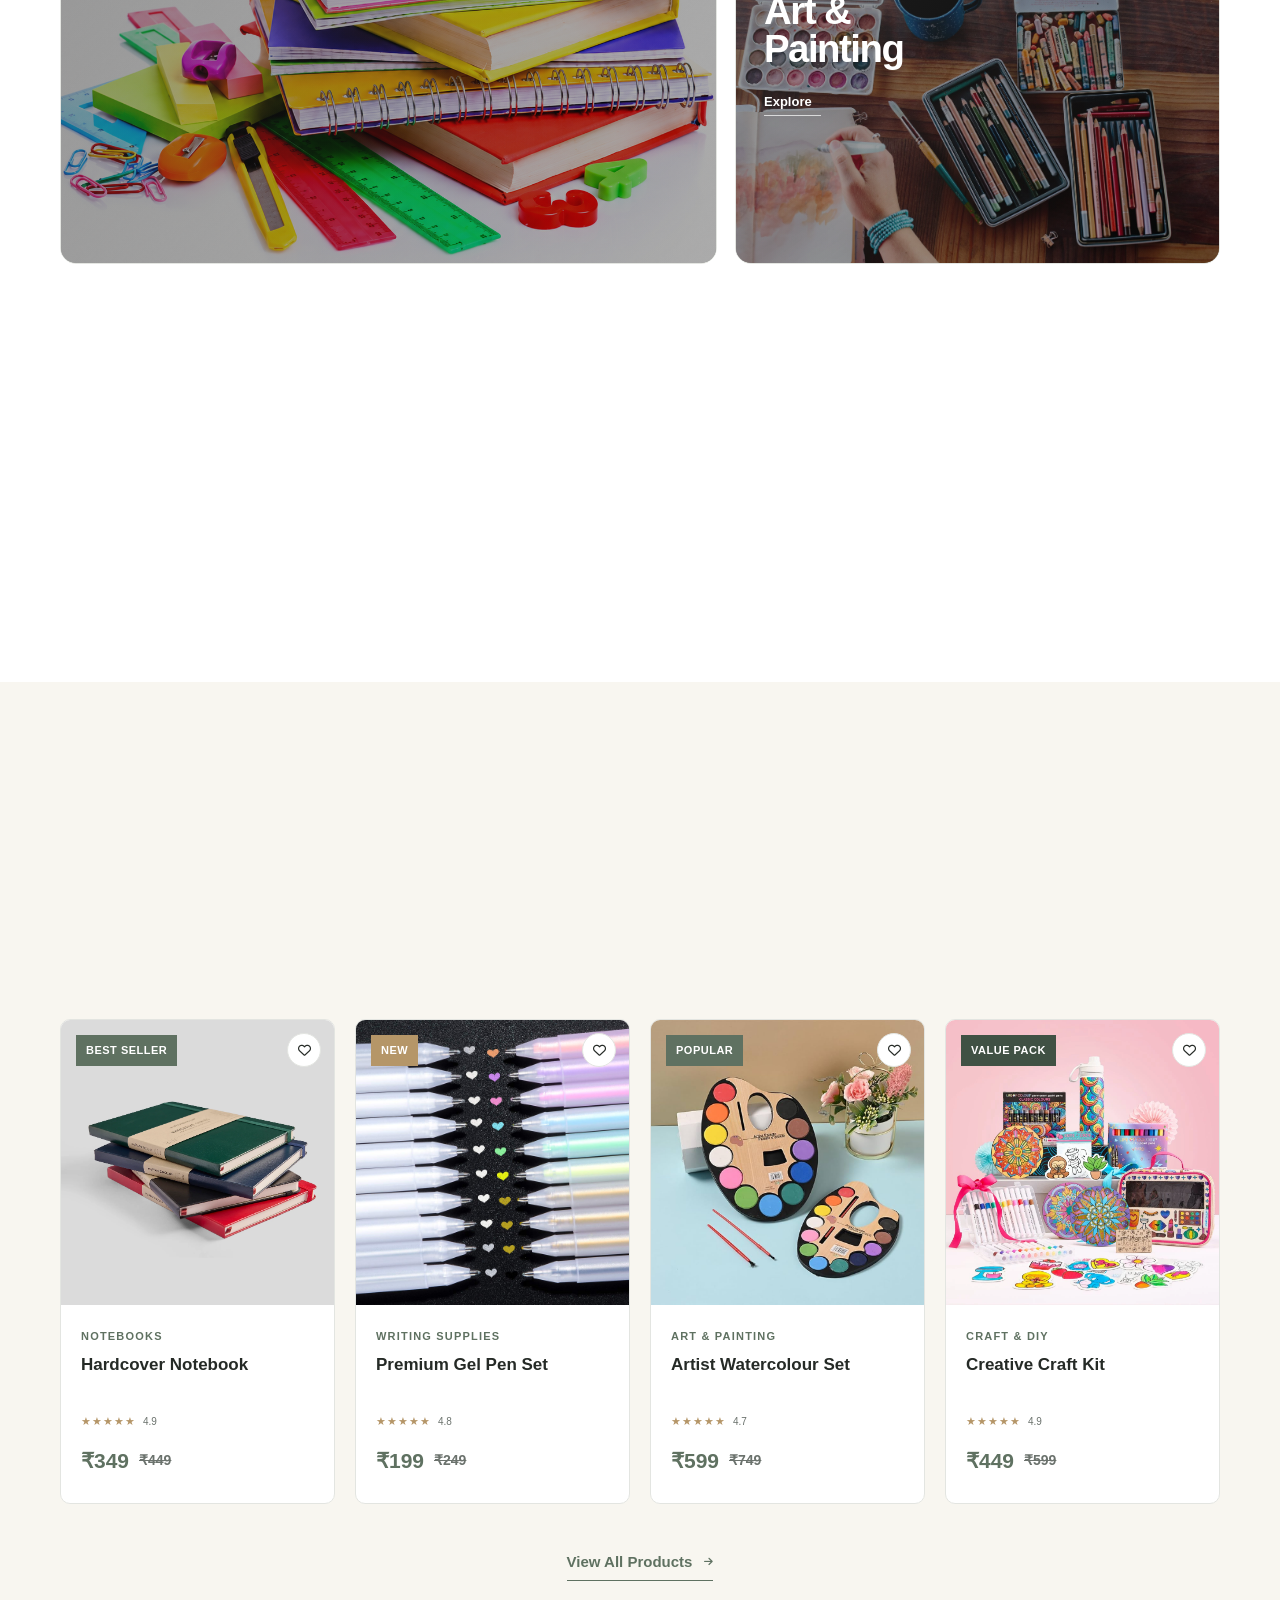
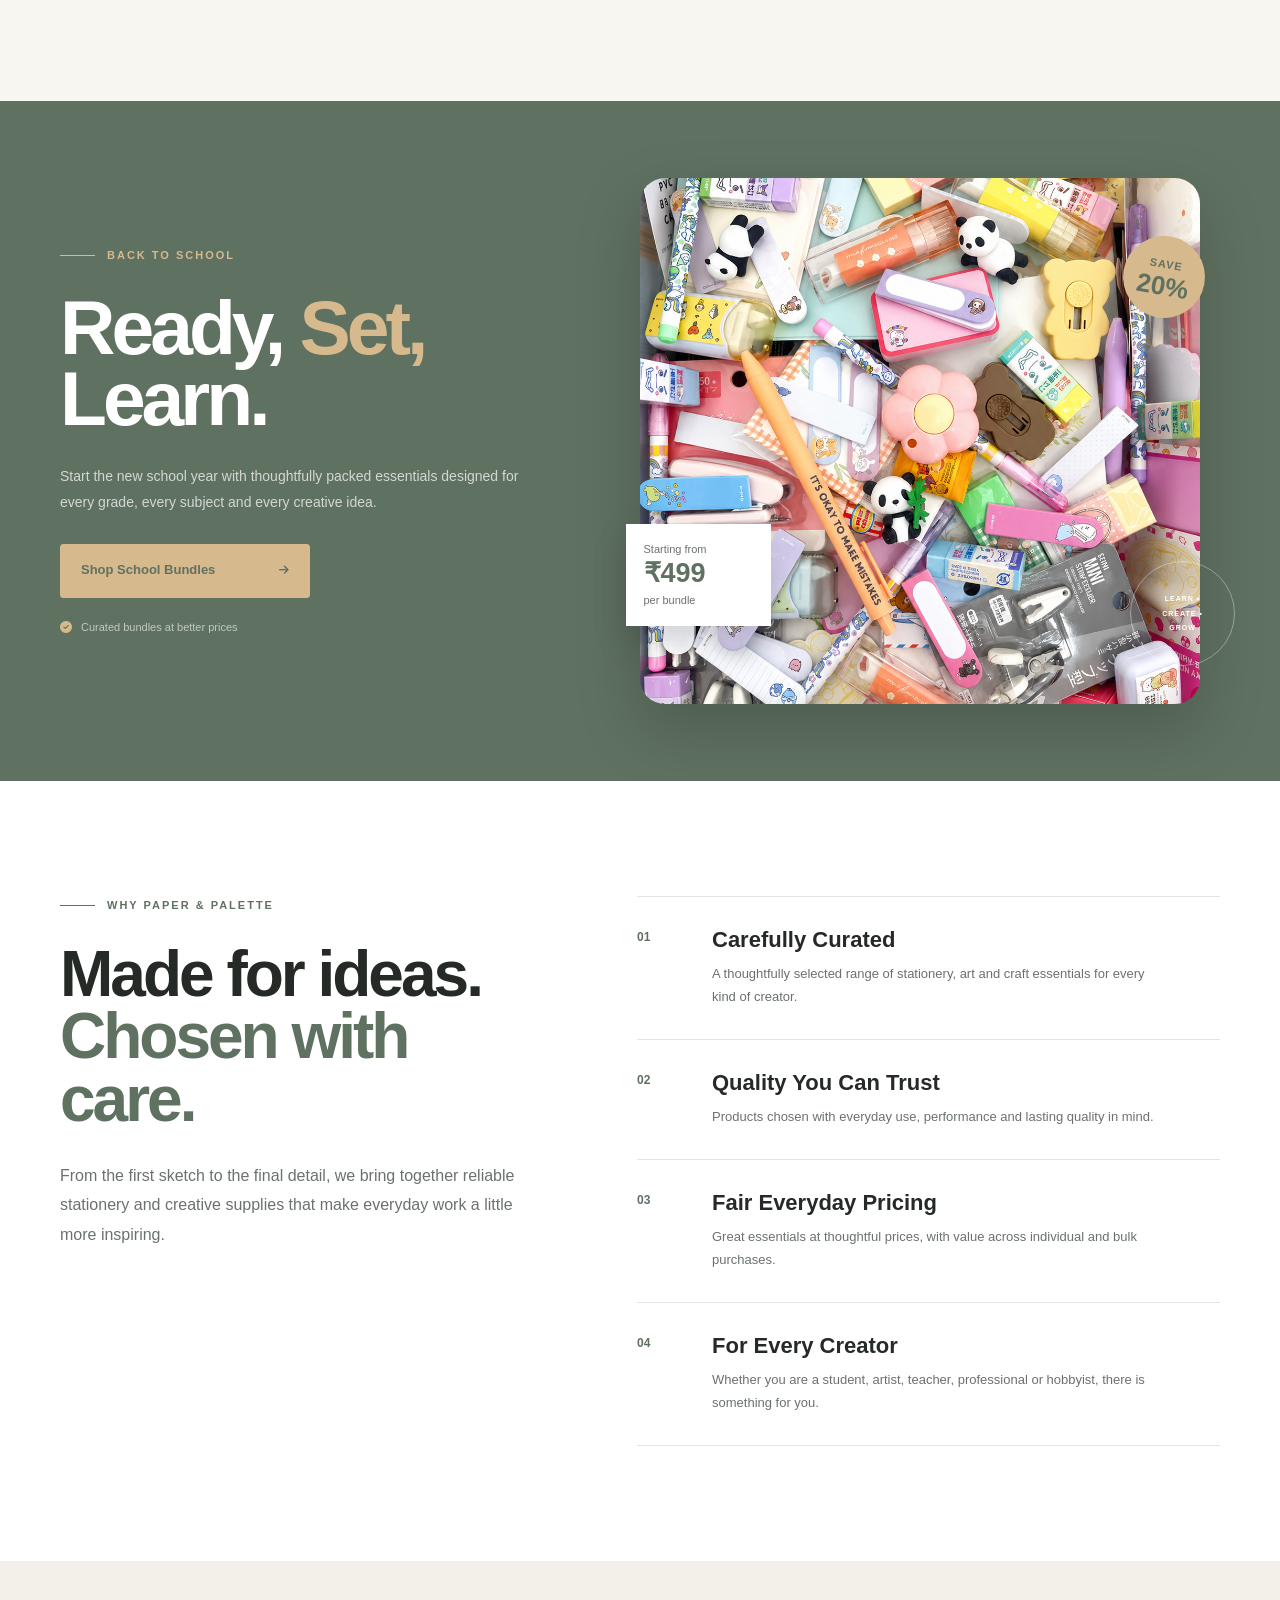
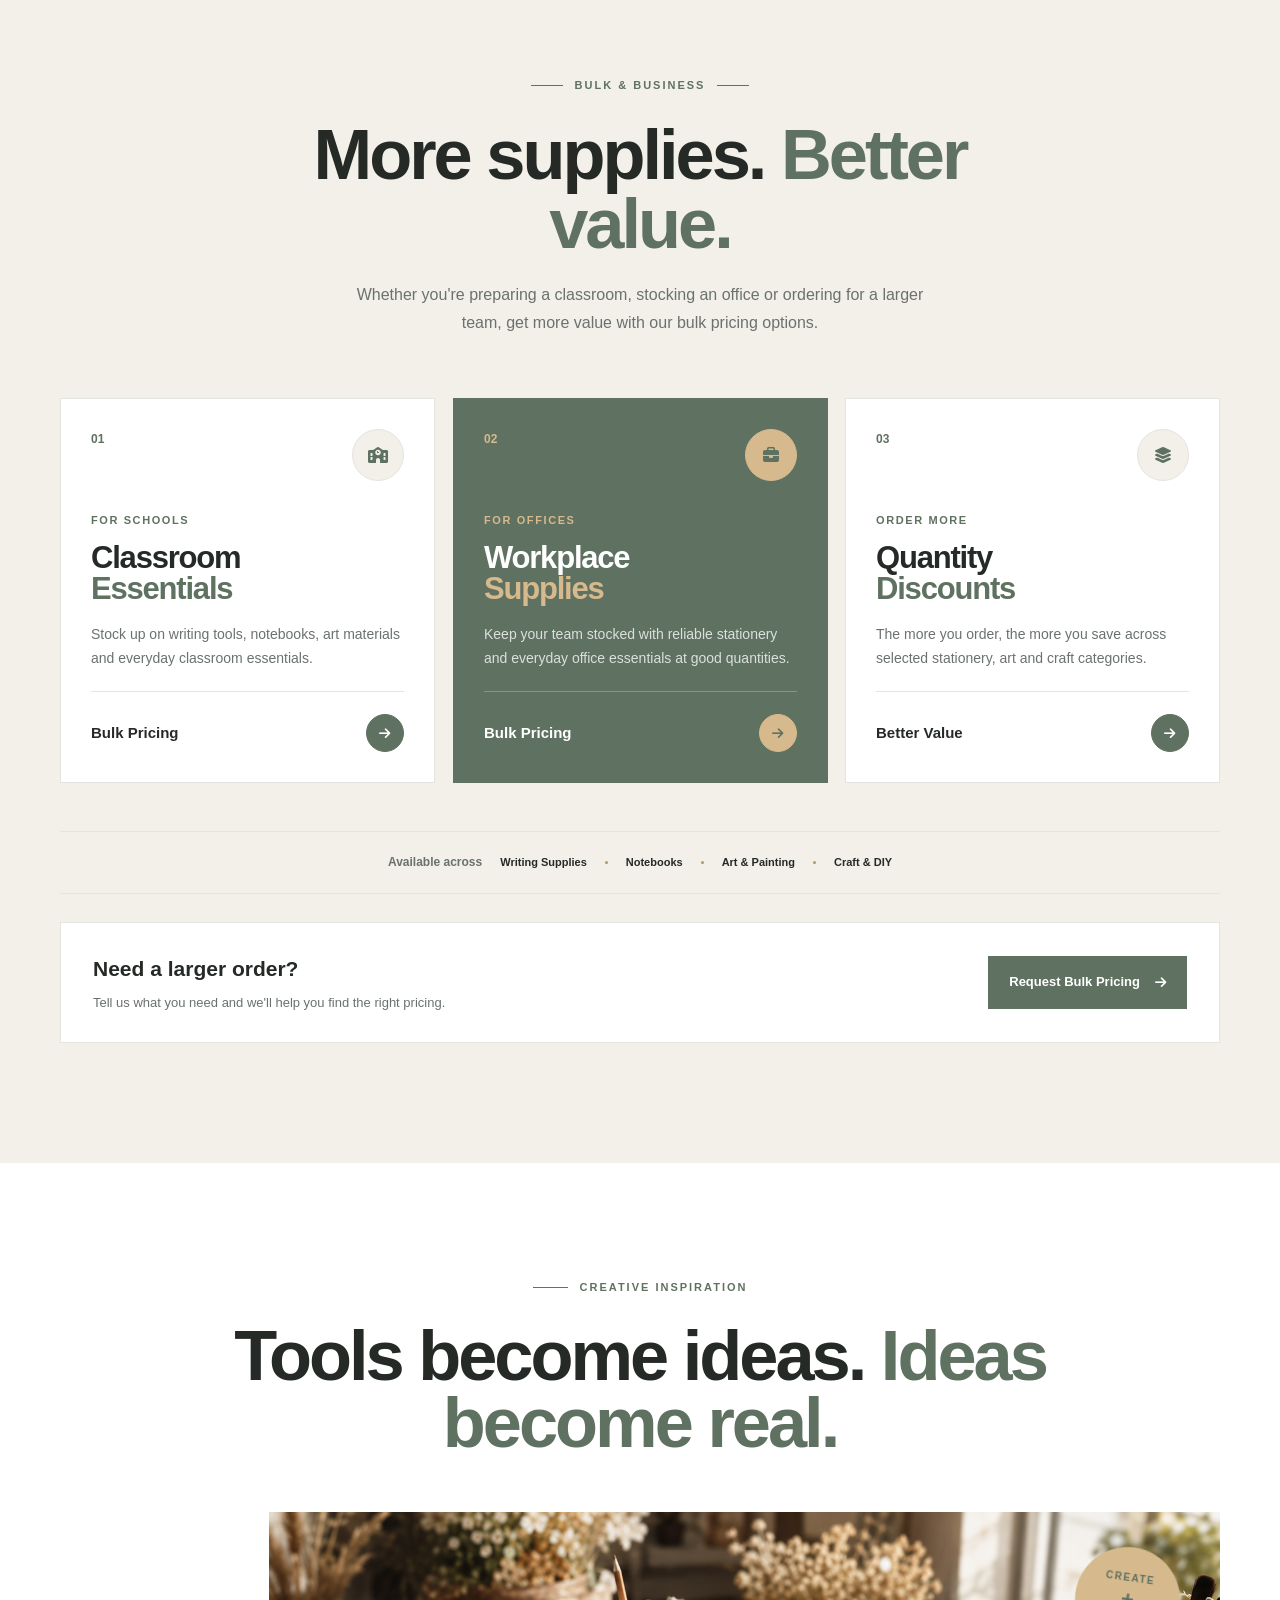
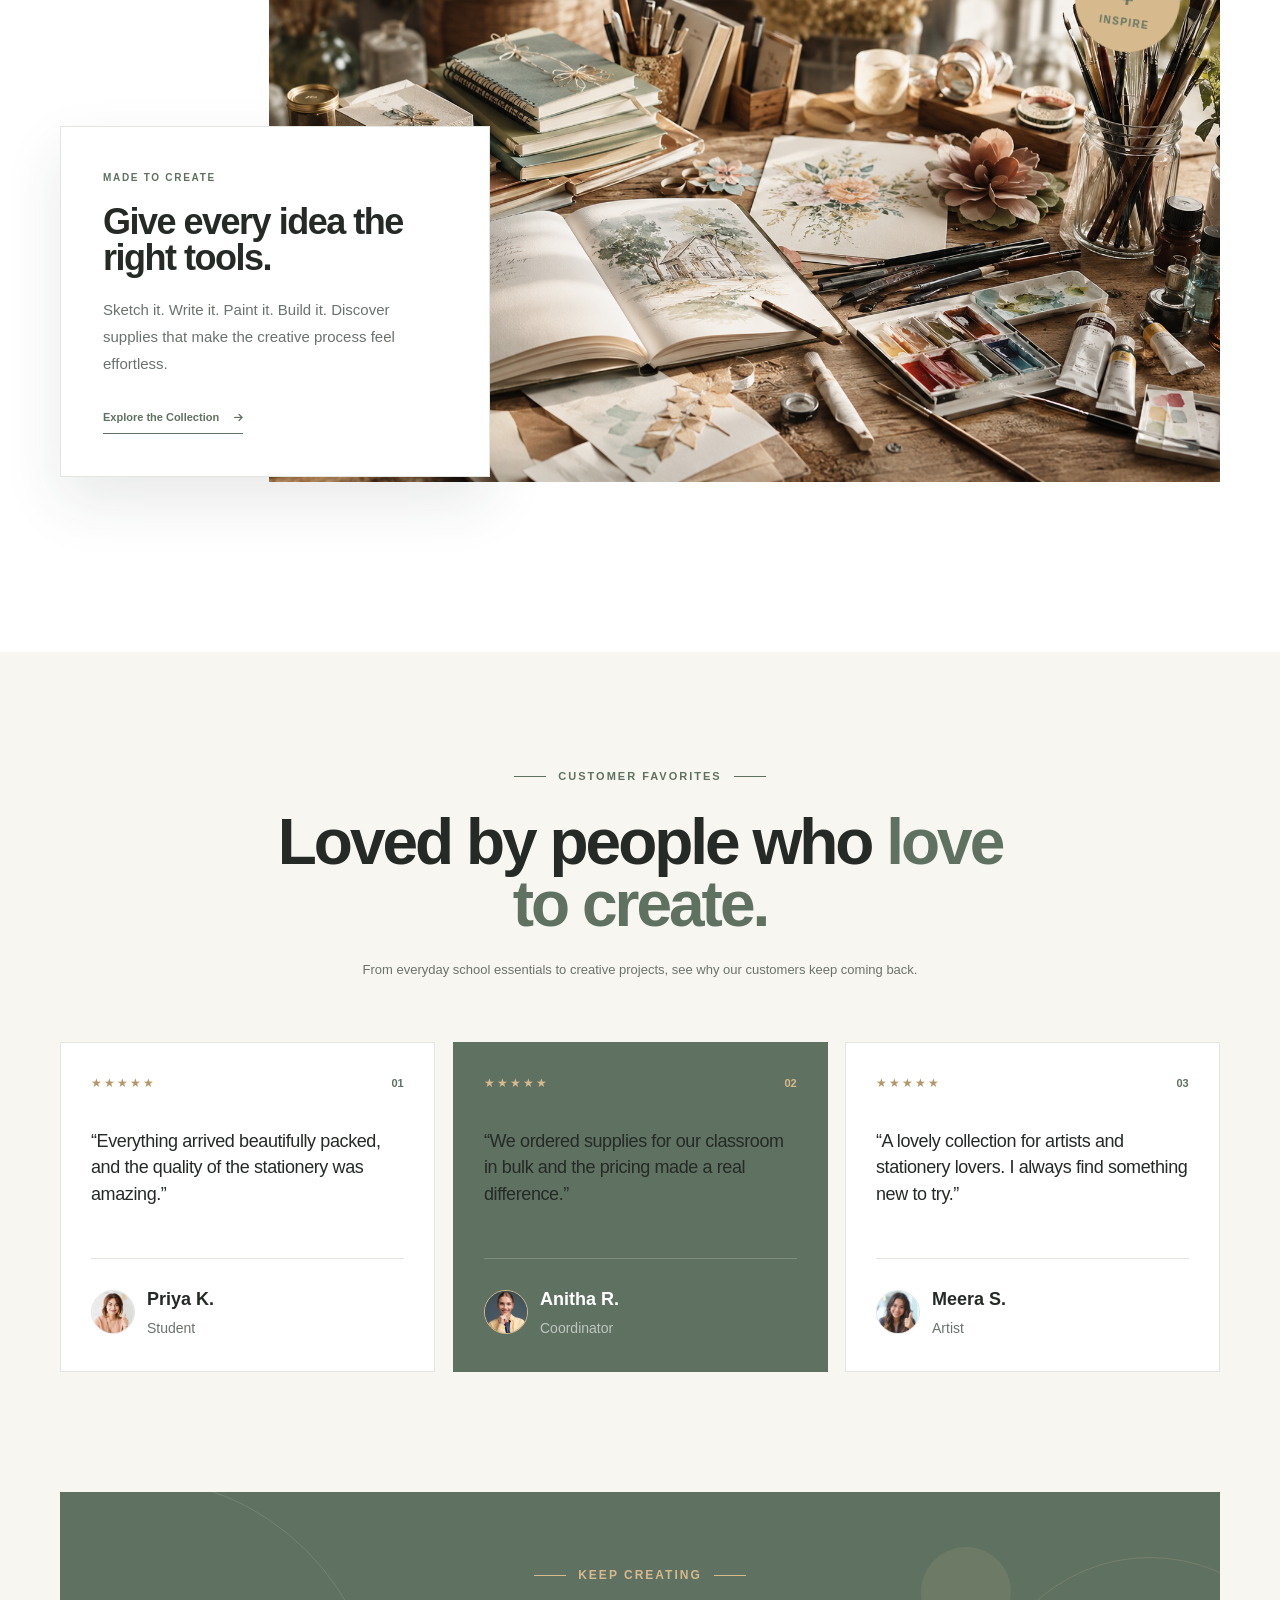
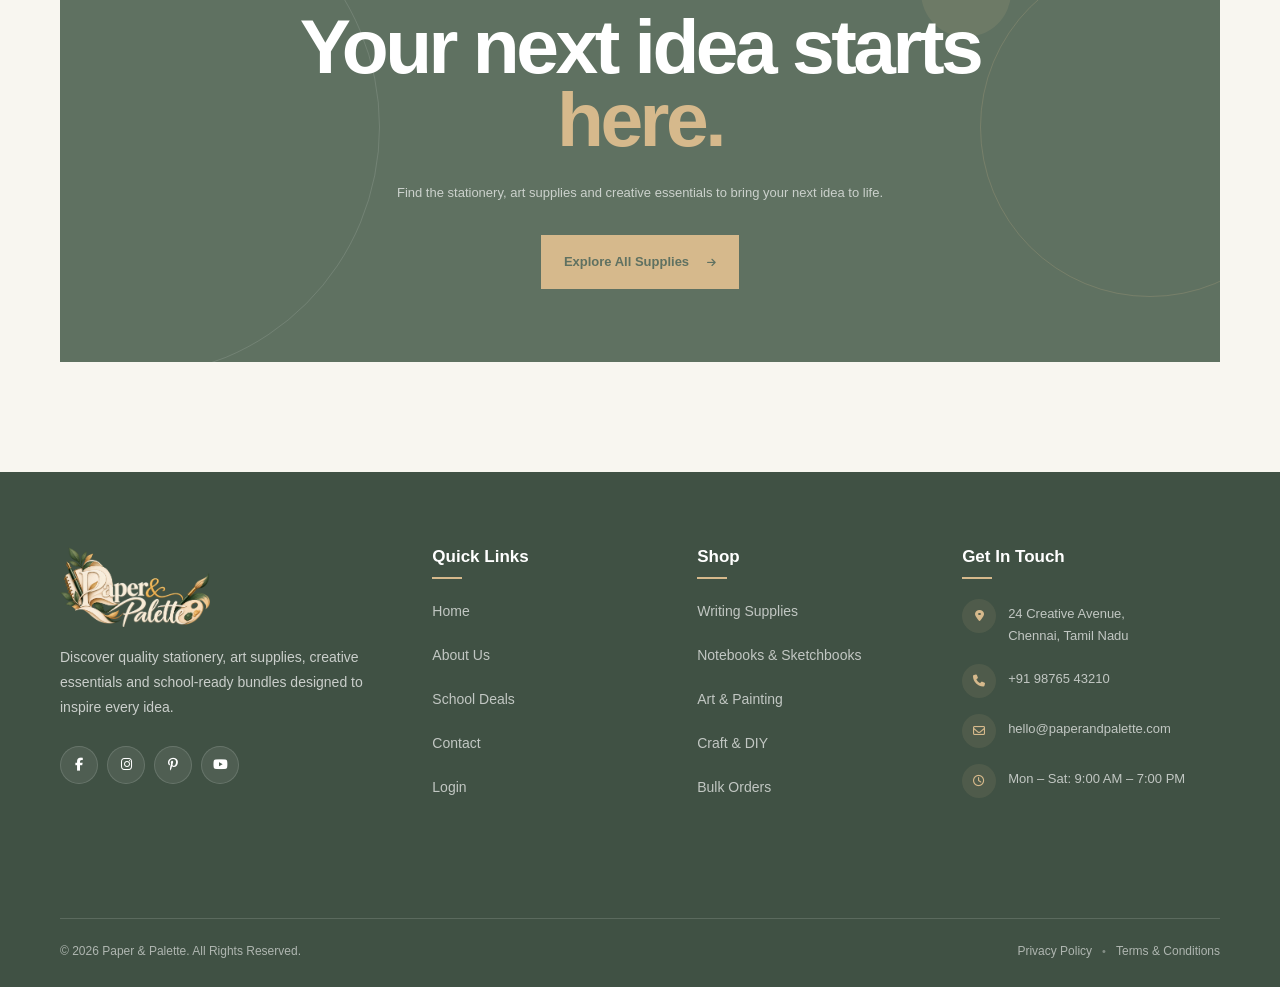
==== commit 481bcde5: "Add files via upload" ====
--- a/index.html
+++ b/index.html
@@ -1929,7 +1929,7 @@
                                 </strong>
 
                                 <span>
-                                    School Coordinator
+                                    Coordinator
                                 </span>
                             </div>
 
--- a/css/style.css
+++ b/css/style.css
@@ -0,0 +1,38680 @@
+/* =========================================================
+   PAPER & PALETTE
+   Stationery & Art Supplies Store
+   ========================================================= */
+
+
+/* =========================================================
+   01. ROOT VARIABLES
+   ========================================================= */
+
+:root {
+
+    /* Brand Colors */
+    --primary-color: #5F7161;
+    --primary-dark: #405144;
+
+    --secondary-color: #D6B98C;
+    --secondary-dark: #B59668;
+
+    /* Neutral Colors */
+    --white-color: #FFFFFF;
+    --background-color: #F8F6F0;
+    --light-background: #F2F0E9;
+
+    --text-color: #252A26;
+    --text-light: #6B726D;
+
+    --border-color: #E3E5E1;
+
+    /* Typography */
+    --heading-font: "DM Sans", sans-serif;
+    --body-font: "Plus Jakarta Sans", sans-serif;
+
+    /* Layout */
+    --container-width: 1200px;
+
+    /* Border Radius */
+    --radius-sm: 6px;
+    --radius-md: 10px;
+    --radius-lg: 16px;
+
+    /* Transition */
+    --transition: all 0.3s ease;
+
+    /* Shadows */
+    --shadow-sm: 0 4px 15px rgba(37, 42, 38, 0.06);
+    --shadow-md: 0 10px 30px rgba(37, 42, 38, 0.10);
+}
+
+
+/* =========================================================
+   02. RESET
+   ========================================================= */
+
+* {
+    margin: 0;
+    padding: 0;
+    box-sizing: border-box;
+}
+
+html {
+    scroll-behavior: smooth;
+}
+
+body {
+    font-family: var(--body-font);
+    font-size: 16px;
+    font-weight: 400;
+    line-height: 1.7;
+    color: var(--text-color);
+    background-color: var(--white-color);
+    overflow-x: hidden;
+}
+
+img {
+    max-width: 100%;
+    height: auto;
+    display: block;
+}
+
+a {
+    text-decoration: none;
+    color: inherit;
+    transition: var(--transition);
+}
+
+ul,
+ol {
+    list-style: none;
+}
+
+button,
+input,
+textarea,
+select {
+    font-family: inherit;
+}
+
+button {
+    border: none;
+    cursor: pointer;
+}
+
+input,
+textarea,
+select {
+    outline: none;
+}
+
+
+/* =========================================================
+   03. TYPOGRAPHY
+   ========================================================= */
+
+h1,
+h2,
+h3,
+h4,
+h5,
+h6 {
+    font-family: var(--heading-font);
+    color: var(--text-color);
+    font-weight: 700;
+    line-height: 1.2;
+}
+
+h1 {
+    font-size: 62px;
+}
+
+h2 {
+    font-size: 46px;
+}
+
+h3 {
+    font-size: 30px;
+}
+
+h4 {
+    font-size: 24px;
+}
+
+h5 {
+    font-size: 20px;
+}
+
+h6 {
+    font-size: 18px;
+}
+
+p {
+    margin-bottom: 15px;
+    color: var(--text-light);
+}
+
+.text-center {
+    text-align: center;
+}
+
+
+/* =========================================================
+   04. CONTAINER
+   ========================================================= */
+
+.container {
+    width: 100%;
+    max-width: var(--container-width);
+    margin: 0 auto;
+    padding-left: 20px;
+    padding-right: 20px;
+}
+
+
+/* =========================================================
+   05. SECTION
+   ========================================================= */
+
+.section {
+    padding: 100px 0;
+}
+
+.section-sm {
+    padding: 70px 0;
+}
+
+.section-title {
+    max-width: 700px;
+    margin: 0 auto 50px;
+    text-align: center;
+}
+
+.section-title .subtitle {
+    display: inline-block;
+    margin-bottom: 12px;
+
+    font-family: var(--body-font);
+    font-size: 13px;
+    font-weight: 700;
+    letter-spacing: 2px;
+    text-transform: uppercase;
+
+    color: var(--primary-color);
+}
+
+.section-title h2 {
+    margin-bottom: 15px;
+}
+
+.section-title p {
+    max-width: 600px;
+    margin: 0 auto;
+}
+
+/* =========================================================
+   05A. REVEAL ANIMATIONS
+========================================================= */
+
+body.js-anim-ready .reveal-on-scroll {
+    opacity: 0;
+    transform: translate3d(0, 16px, 0);
+    will-change: opacity, transform;
+    transition-property: opacity, transform;
+    transition-duration: 0.45s;
+    transition-timing-function: cubic-bezier(0.22, 1, 0.36, 1);
+    transition-delay: var(--reveal-delay, 0ms);
+}
+
+body.js-anim-ready .reveal-on-scroll.is-revealed {
+    opacity: 1;
+    transform: translate3d(0, 0, 0);
+}
+
+@media (prefers-reduced-motion: reduce) {
+    body.js-anim-ready .reveal-on-scroll {
+        opacity: 1;
+        transform: none;
+        transition: none;
+        will-change: auto;
+    }
+}
+
+/* =========================================================
+   COMMON SECTION HEADING
+========================================================= */
+
+.section-heading {
+    margin-bottom: 55px;
+}
+
+
+/* Section Label */
+
+.section-label {
+    display: flex;
+    align-items: center;
+    gap: 12px;
+
+    margin-bottom: 24px;
+
+    color: var(--primary-color);
+
+    font-size: 11px;
+    font-weight: 700;
+
+    letter-spacing: 2px;
+    line-height: 1;
+
+    text-transform: uppercase;
+}
+
+
+.section-label::before {
+    content: "";
+
+    width: 35px;
+    height: 1px;
+
+    flex-shrink: 0;
+
+    background-color: var(--primary-color);
+}
+
+
+/* Main Heading */
+
+.section-heading h2 {
+    max-width: 700px;
+
+    margin: 0;
+
+    color: var(--text-color);
+
+    font-family: var(--heading-font);
+
+    font-size: clamp(44px, 5vw, 68px);
+
+    font-weight: 700;
+
+    line-height: 1;
+
+    letter-spacing: -2.5px;
+}
+
+
+/* Highlight */
+
+.section-heading h2 em {
+    color: var(--primary-color);
+
+    font-style: normal;
+}
+
+
+/* Supporting Paragraph */
+
+.section-heading p {
+    max-width: 600px;
+
+    margin: 22px 0 0;
+
+    color: var(--text-light);
+
+    font-family: var(--body-font);
+
+    font-size: 14px;
+
+    line-height: 1.8;
+}
+
+
+/* =========================================================
+   CENTER HEADING
+========================================================= */
+
+.section-heading.text-center {
+    text-align: center;
+}
+
+
+.section-heading.text-center .section-label {
+    justify-content: center;
+}
+
+
+.section-heading.text-center h2 {
+    margin-left: auto;
+    margin-right: auto;
+}
+
+
+.section-heading.text-center p {
+    margin-left: auto;
+    margin-right: auto;
+}
+
+
+/* =========================================================
+   MOBILE
+========================================================= */
+
+@media (max-width: 767px) {
+
+    .section-heading {
+        margin-bottom: 35px;
+    }
+
+    .section-label {
+        margin-bottom: 20px;
+        font-size: 10px;
+    }
+
+    .section-label::before {
+        width: 28px;
+    }
+
+    .section-heading h2 {
+        font-size: 42px;
+        letter-spacing: -2px;
+    }
+
+    .section-heading p {
+        margin-top: 18px;
+        font-size: 13px;
+    }
+
+}
+
+/* =========================================================
+   06. BUTTONS
+   ========================================================= */
+
+.btn {
+    display: inline-flex;
+    align-items: center;
+    justify-content: center;
+    gap: 8px;
+
+    min-height: 48px;
+    padding: 12px 24px;
+
+    border-radius: var(--radius-sm);
+
+    font-family: var(--body-font);
+    font-size: 14px;
+    font-weight: 600;
+
+    transition: var(--transition);
+}
+
+.btn-primary {
+    color: var(--white-color);
+    background-color: var(--primary-color);
+}
+
+.btn-primary:hover {
+    background-color: var(--primary-dark);
+    transform: translateY(-2px);
+}
+
+.btn-secondary {
+    color: var(--text-color);
+    background-color: var(--secondary-color);
+}
+
+.btn-secondary:hover {
+    background-color: var(--secondary-dark);
+    transform: translateY(-2px);
+}
+
+.btn-outline {
+    color: var(--primary-color);
+    background-color: transparent;
+    border: 1px solid var(--primary-color);
+}
+
+.btn-outline:hover {
+    color: var(--white-color);
+    background-color: var(--primary-color);
+}
+
+
+/* =========================================================
+   07. HEADER
+   ========================================================= */
+
+.header {
+    position: relative;
+    width: 100%;
+    background-color: var(--white-color);
+    border-bottom: 1px solid var(--border-color);
+    z-index: 1000;
+}
+
+.header-container {
+    min-height: 80px;
+
+    display: flex;
+    align-items: center;
+    justify-content: space-between;
+    gap: 30px;
+}
+
+
+/* =========================================================
+   08. LOGO
+   ========================================================= */
+
+.logo {
+    display: inline-flex;
+    align-items: center;
+    gap: 10px;
+}
+
+.logo img {
+    width: 52px;
+    height: auto;
+}
+
+.logo-text {
+    font-family: var(--heading-font);
+    font-size: 22px;
+    font-weight: 700;
+    color: var(--primary-color);
+}
+
+
+/* =========================================================
+   09. NAVIGATION
+   ========================================================= */
+
+.nav-menu {
+    display: flex;
+    align-items: center;
+    gap: 28px;
+}
+
+.nav-menu>li {
+    position: relative;
+}
+
+.nav-menu>li>a {
+    display: flex;
+    align-items: center;
+    gap: 6px;
+
+    padding: 28px 0;
+
+    font-size: 14px;
+    font-weight: 600;
+    color: var(--text-color);
+}
+
+.nav-menu>li>a:hover,
+.nav-menu>li.active>a {
+    color: var(--primary-color);
+}
+
+/* =========================================================
+   ACTIVE NAVIGATION
+========================================================= */
+
+.nav-link.active {
+    color: var(--primary-color);
+}
+
+
+/* Active underline */
+
+.nav-link.active::after {
+
+    content: "";
+
+    position: absolute;
+
+    left: 0;
+    bottom: 20px;
+
+    width: 100%;
+    height: 2px;
+
+    background-color: var(--primary-color);
+
+    opacity: 1;
+
+    visibility: visible;
+
+}
+
+
+/* =========================================================
+   ACTIVE DROPDOWN PARENT
+========================================================= */
+
+.nav-item.has-dropdown>.nav-link.active {
+    color: var(--primary-color);
+}
+
+
+.nav-item.has-dropdown>.nav-link.active::after {
+
+    content: "";
+
+    position: absolute;
+
+    left: 0;
+    bottom: 20px;
+
+    width: 80%;
+    height: 2px;
+
+    background-color: var(--primary-color);
+
+}
+
+
+/* =========================================================
+   ACTIVE DROPDOWN ITEM
+========================================================= */
+
+.nav-dropdown li a.active {
+
+    color: var(--primary-color);
+
+    background-color: var(--light-background);
+
+}
+
+
+/* =========================================================
+   DARK MODE
+========================================================= */
+
+body.dark-mode .nav-link.active {
+
+    color: var(--secondary-color);
+
+}
+
+
+body.dark-mode .nav-link.active::after {
+
+    background-color: var(--secondary-color);
+
+}
+
+
+body.dark-mode .nav-dropdown li a.active {
+
+    color: var(--secondary-color);
+
+}
+
+
+/* =========================================================
+   10. DROPDOWN
+   ========================================================= */
+
+.dropdown {
+    position: absolute;
+    top: 100%;
+    left: 0;
+
+    min-width: 230px;
+    padding: 10px;
+
+    background-color: var(--white-color);
+    border: 1px solid var(--border-color);
+    border-radius: var(--radius-md);
+
+    box-shadow: var(--shadow-md);
+
+    opacity: 0;
+    visibility: hidden;
+    transform: translateY(10px);
+
+    transition: var(--transition);
+}
+
+.nav-menu li:hover>.dropdown {
+    opacity: 1;
+    visibility: visible;
+    transform: translateY(0);
+}
+
+.dropdown li a {
+    display: block;
+    padding: 10px 12px;
+
+    font-size: 14px;
+    color: var(--text-color);
+
+    border-radius: var(--radius-sm);
+}
+
+.dropdown li a:hover {
+    color: var(--primary-color);
+    background-color: var(--light-background);
+}
+
+
+/* =========================================================
+   11. HEADER ACTIONS
+   ========================================================= */
+
+.header-actions {
+    display: flex;
+    align-items: center;
+    gap: 10px;
+}
+
+.header-icon {
+    width: 42px;
+    height: 42px;
+
+    display: inline-flex;
+    align-items: center;
+    justify-content: center;
+
+    color: var(--text-color);
+    background-color: transparent;
+
+    border: 1px solid var(--border-color);
+    border-radius: 50%;
+
+    transition: var(--transition);
+}
+
+.header-icon:hover {
+    color: var(--white-color);
+    background-color: var(--primary-color);
+    border-color: var(--primary-color);
+}
+
+.header-login {
+    min-height: 42px;
+    padding: 9px 18px;
+}
+
+
+/* =========================================================
+   12. HERO
+   ========================================================= */
+
+.hero {
+    position: relative;
+    min-height: 700px;
+
+    display: flex;
+    align-items: center;
+
+    background-color: var(--background-color);
+}
+
+.hero-content {
+    max-width: 650px;
+}
+
+.hero-subtitle {
+    display: inline-block;
+    margin-bottom: 15px;
+
+    color: var(--primary-color);
+
+    font-size: 14px;
+    font-weight: 700;
+    letter-spacing: 2px;
+    text-transform: uppercase;
+}
+
+.hero h1 {
+    margin-bottom: 20px;
+}
+
+.hero h1 span {
+    color: var(--primary-color);
+}
+
+.hero p {
+    max-width: 580px;
+    margin-bottom: 30px;
+    font-size: 17px;
+}
+
+.hero-buttons {
+    display: flex;
+    align-items: center;
+    gap: 12px;
+    flex-wrap: wrap;
+}
+
+
+/* =========================================================
+   13. PRODUCT CARD
+   ========================================================= */
+
+.product-card {
+    overflow: hidden;
+
+    background-color: var(--white-color);
+
+    border: 1px solid var(--border-color);
+    border-radius: var(--radius-md);
+
+    transition: var(--transition);
+}
+
+.product-card:hover {
+    transform: translateY(-5px);
+    box-shadow: var(--shadow-md);
+}
+
+.product-image {
+    position: relative;
+    overflow: hidden;
+
+    aspect-ratio: 1 / 1;
+
+    background-color: var(--light-background);
+}
+
+.product-image img {
+    width: 100%;
+    height: 100%;
+    object-fit: cover;
+
+    transition: var(--transition);
+}
+
+.product-card:hover .product-image img {
+    transform: scale(1.04);
+}
+
+.product-content {
+    padding: 20px;
+}
+
+.product-category {
+    display: block;
+    margin-bottom: 6px;
+
+    color: var(--primary-color);
+
+    font-size: 12px;
+    font-weight: 600;
+    text-transform: uppercase;
+    letter-spacing: 1px;
+}
+
+.product-title {
+    margin-bottom: 8px;
+
+    font-size: 18px;
+}
+
+.product-description {
+    font-size: 14px;
+    margin-bottom: 12px;
+}
+
+.product-price {
+    font-family: var(--heading-font);
+    font-size: 19px;
+    font-weight: 700;
+    color: var(--primary-color);
+}
+
+
+/* =========================================================
+   14. PRODUCT GRID
+   ========================================================= */
+
+.product-grid {
+    display: grid;
+    grid-template-columns: repeat(4, 1fr);
+    gap: 24px;
+}
+
+
+/* =========================================================
+   15. CATEGORY CARD
+   ========================================================= */
+
+.category-card {
+    position: relative;
+    overflow: hidden;
+
+    min-height: 280px;
+
+    display: flex;
+    align-items: flex-end;
+
+    padding: 25px;
+
+    border-radius: var(--radius-lg);
+
+    background-color: var(--light-background);
+}
+
+.category-card img {
+    position: absolute;
+    inset: 0;
+
+    width: 100%;
+    height: 100%;
+    object-fit: cover;
+
+    transition: var(--transition);
+}
+
+.category-card::after {
+    content: "";
+
+    position: absolute;
+    inset: 0;
+
+    background: linear-gradient(to top,
+            rgba(37, 42, 38, 0.65),
+            transparent 60%);
+}
+
+.category-card:hover img {
+    transform: scale(1.05);
+}
+
+.category-content {
+    position: relative;
+    z-index: 1;
+}
+
+.category-content h3 {
+    color: var(--white-color);
+    margin-bottom: 5px;
+}
+
+.category-content p {
+    color: rgba(255, 255, 255, 0.85);
+    margin: 0;
+}
+
+
+/* =========================================================
+   16. FORM
+   ========================================================= */
+
+.form-group {
+    margin-bottom: 20px;
+}
+
+.form-label {
+    display: block;
+    margin-bottom: 8px;
+
+    font-size: 14px;
+    font-weight: 600;
+    color: var(--text-color);
+}
+
+.form-control {
+    width: 100%;
+    min-height: 50px;
+
+    padding: 12px 15px;
+
+    color: var(--text-color);
+    background-color: var(--white-color);
+
+    border: 1px solid var(--border-color);
+    border-radius: var(--radius-sm);
+
+    font-size: 14px;
+
+    transition: var(--transition);
+}
+
+textarea.form-control {
+    min-height: 140px;
+    resize: vertical;
+}
+
+.form-control:focus {
+    border-color: var(--primary-color);
+    box-shadow: 0 0 0 3px rgba(95, 113, 97, 0.10);
+}
+
+
+/* =========================================================
+   17. CTA
+   ========================================================= */
+
+.cta-section {
+    padding: 80px 0;
+    background-color: var(--primary-color);
+}
+
+.cta-content {
+    text-align: center;
+    max-width: 750px;
+    margin: 0 auto;
+}
+
+.cta-content h2 {
+    color: var(--white-color);
+    margin-bottom: 15px;
+}
+
+.cta-content p {
+    color: rgba(255, 255, 255, 0.80);
+    margin-bottom: 25px;
+}
+
+
+/* =========================================================
+   18. FOOTER
+   ========================================================= */
+
+.footer {
+    padding: 70px 0 25px;
+
+    background-color: var(--text-color);
+}
+
+.footer-grid {
+    display: grid;
+    grid-template-columns: 1.5fr 1fr 1fr 1fr;
+    gap: 40px;
+}
+
+.footer-logo {
+    color: var(--white-color);
+    font-family: var(--heading-font);
+    font-size: 24px;
+    font-weight: 700;
+    margin-bottom: 15px;
+}
+
+.footer p {
+    color: rgba(255, 255, 255, 0.65);
+}
+
+.footer h4 {
+    color: var(--white-color);
+    font-size: 17px;
+    margin-bottom: 20px;
+}
+
+.footer-links li {
+    margin-bottom: 10px;
+}
+
+.footer-links a {
+    color: rgba(255, 255, 255, 0.65);
+    font-size: 14px;
+}
+
+.footer-links a:hover {
+    color: var(--secondary-color);
+}
+
+.footer-bottom {
+    margin-top: 50px;
+    padding-top: 20px;
+
+    border-top: 1px solid rgba(255, 255, 255, 0.12);
+
+    text-align: center;
+}
+
+.footer-bottom p {
+    margin: 0;
+    font-size: 13px;
+}
+
+
+/* =========================================================
+   19. SCROLL TO TOP
+   ========================================================= */
+
+.scroll-top {
+    position: fixed;
+    right: 25px;
+    bottom: 25px;
+
+    width: 45px;
+    height: 45px;
+
+    display: flex;
+    align-items: center;
+    justify-content: center;
+
+    color: var(--white-color);
+    background-color: var(--primary-color);
+
+    border-radius: 50%;
+
+    opacity: 0;
+    visibility: hidden;
+
+    transition: var(--transition);
+
+    z-index: 999;
+}
+
+.scroll-top.show {
+    opacity: 1;
+    visibility: visible;
+}
+
+.scroll-top:hover {
+    background-color: var(--primary-dark);
+    transform: translateY(-3px);
+}
+
+
+/* =========================================================
+   20. DARK MODE FOUNDATION
+   ========================================================= */
+
+body.dark-mode {
+    --white-color: #1E241F;
+    --background-color: #151A16;
+    --light-background: #202720;
+
+    --text-color: #F4F4EF;
+    --text-light: #B7BDB8;
+
+    --border-color: #343B35;
+
+    --primary-color: #91A594;
+    --primary-dark: #7E927F;
+
+    --secondary-color: #D6B98C;
+    --secondary-dark: #BE9F70;
+    color-scheme: dark;
+}
+
+body.dark-mode .header,
+body.dark-mode .product-card,
+body.dark-mode .form-control {
+    background-color: var(--white-color);
+}
+
+body.dark-mode .dropdown {
+    background-color: #1E241F;
+}
+
+
+/* =========================================================
+   21. RTL SUPPORT
+   ========================================================= */
+
+html[dir="rtl"] body {
+    direction: rtl;
+}
+
+html[dir="rtl"] .dropdown {
+    left: auto;
+    right: 0;
+}
+
+html[dir="rtl"] .header-container,
+html[dir="rtl"] .header-actions,
+html[dir="rtl"] .nav-menu {
+    direction: rtl;
+}
+
+
+/* =========================================================
+   22. RESPONSIVE
+   ========================================================= */
+
+@media (max-width: 1199px) {
+
+    :root {
+        --container-width: 960px;
+    }
+
+    h1 {
+        font-size: 54px;
+    }
+
+    h2 {
+        font-size: 40px;
+    }
+
+    .product-grid {
+        grid-template-columns: repeat(3, 1fr);
+    }
+
+    .footer-grid {
+        grid-template-columns: repeat(2, 1fr);
+    }
+}
+
+
+@media (max-width: 991px) {
+
+    :root {
+        --container-width: 720px;
+    }
+
+    .section {
+        padding: 80px 0;
+    }
+
+    h1 {
+        font-size: 48px;
+    }
+
+    h2 {
+        font-size: 36px;
+    }
+
+    .nav-menu {
+        display: none;
+    }
+
+    .product-grid {
+        grid-template-columns: repeat(2, 1fr);
+    }
+
+    .hero {
+        min-height: 600px;
+    }
+}
+
+
+@media (max-width: 767px) {
+
+    :root {
+        --container-width: 540px;
+    }
+
+    body {
+        font-size: 15px;
+    }
+
+    h1 {
+        font-size: 40px;
+    }
+
+    h2 {
+        font-size: 32px;
+    }
+
+    h3 {
+        font-size: 26px;
+    }
+
+    .section {
+        padding: 65px 0;
+    }
+
+    .section-title {
+        margin-bottom: 35px;
+    }
+
+    .hero {
+        min-height: 550px;
+    }
+
+    .hero p {
+        font-size: 15px;
+    }
+
+    .hero-buttons {
+        flex-direction: column;
+        align-items: stretch;
+    }
+
+    .hero-buttons .btn {
+        width: 100%;
+    }
+
+    .product-grid {
+        grid-template-columns: 1fr;
+    }
+
+    .footer-grid {
+        grid-template-columns: 1fr;
+        gap: 30px;
+    }
+
+    .header-container {
+        min-height: 70px;
+    }
+
+    .header-actions {
+        gap: 6px;
+    }
+
+    .header-login {
+        padding: 8px 14px;
+    }
+}
+
+
+@media (max-width: 575px) {
+
+    :root {
+        --container-width: 100%;
+    }
+
+    .container {
+        padding-left: 15px;
+        padding-right: 15px;
+    }
+
+    h1 {
+        font-size: 34px;
+    }
+
+    h2 {
+        font-size: 28px;
+    }
+
+    .logo-text {
+        font-size: 19px;
+    }
+
+    .logo img {
+        width: 45px;
+    }
+
+    .section {
+        padding: 55px 0;
+    }
+
+    .header-icon {
+        width: 38px;
+        height: 38px;
+    }
+}
+
+/* =========================================================
+   SCROLL TO TOP
+========================================================= */
+
+.scroll-top-btn {
+
+    position: fixed;
+
+    right: 8px;
+    bottom: 13px;
+
+    z-index: 999;
+
+    width: 40px;
+    height: 40px;
+
+    display: flex;
+
+    align-items: center;
+    justify-content: center;
+
+    color: var(--white-color);
+
+    background-color: var(--primary-color);
+
+    border: 1px solid var(--primary-color);
+
+    border-radius: 50%;
+
+    font-size: 12px;
+
+    cursor: pointer;
+
+    opacity: 0;
+
+    visibility: hidden;
+
+    transform: translateY(15px);
+
+    transition:
+        opacity 0.3s ease,
+        visibility 0.3s ease,
+        transform 0.3s ease,
+        background-color 0.3s ease;
+
+}
+
+
+/* Show Button */
+
+.scroll-top-btn.show {
+
+    opacity: 1;
+
+    visibility: visible;
+
+    transform: translateY(0);
+
+}
+
+
+/* Hover */
+
+.scroll-top-btn:hover {
+
+    color: var(--primary-color);
+
+    background-color: var(--secondary-color);
+
+    border-color: var(--secondary-color);
+
+    transform: translateY(-4px);
+
+}
+
+
+/* =========================================================
+   RTL
+========================================================= */
+
+html[dir="rtl"] .scroll-top-btn {
+
+    right: auto;
+
+    left: 25px;
+
+}
+
+/* =========================================================
+   LOGO - DEFAULT
+========================================================= */
+
+.site-logo,
+.footer-logo {
+    position: relative;
+
+    display: inline-flex;
+
+    align-items: center;
+}
+
+
+.site-logo img,
+.footer-logo img {
+
+    display: block;
+
+    width: 150px;
+
+    height: auto;
+
+}
+
+
+/* Light mode logo */
+
+.logo-light {
+
+    display: none !important;
+
+}
+
+
+/* =========================================================
+   DARK MODE LOGO
+========================================================= */
+
+body.dark-mode .logo-default {
+
+    display: none !important;
+
+}
+
+
+body.dark-mode .logo-light {
+
+    display: block !important;
+
+}
+
+
+
+/*******************************************Header*********************************************************/
+
+/* =========================================================
+   04. HEADER
+========================================================= */
+
+.site-header {
+
+    position: fixed;
+    top: 0;
+    left: 0;
+    width: 100%;
+
+    background-color: var(--white-color);
+
+    border-bottom: 1px solid var(--border-color);
+
+    z-index: 9999;
+
+}
+
+main {
+    padding-top: 30px;
+}
+
+@media (max-width: 991px) {
+
+    main {
+        padding-top: 75px;
+    }
+
+}
+
+@media (max-width: 575px) {
+
+    main {
+        padding-top: 68px;
+    }
+
+}
+
+
+.navbar {
+
+    min-height: 82px;
+
+    display: flex;
+
+    align-items: center;
+
+    justify-content: space-between;
+
+    gap: 25px;
+
+}
+
+
+/* =========================================================
+   05. LOGO
+========================================================= */
+
+.site-logo {
+
+    display: inline-flex;
+
+    align-items: center;
+
+    gap: 10px;
+
+    flex-shrink: 0;
+
+}
+
+.site-logo img {
+
+    width: 130px;
+
+    height: 70px;
+
+    object-fit: contain;
+
+}
+
+
+
+/* =========================================================
+   06. MAIN NAVIGATION
+========================================================= */
+
+.main-nav {
+
+    margin-left: auto;
+
+}
+
+.nav-list {
+
+    display: flex;
+
+    align-items: center;
+
+    gap: 27px;
+
+}
+
+.nav-item {
+
+    position: relative;
+
+}
+
+.nav-link {
+
+    min-height: 82px;
+
+    display: flex;
+
+    align-items: center;
+
+    justify-content: center;
+
+    gap: 7px;
+
+    position: relative;
+
+    font-family: var(--body-font);
+
+    font-size: 14px;
+
+    font-weight: 600;
+
+    color: var(--text-color);
+
+    white-space: nowrap;
+
+    transition: var(--transition);
+
+}
+
+.nav-link:hover {
+
+    color: var(--primary-color);
+
+}
+
+
+/* =========================================================
+   07. DROPDOWN ICON
+========================================================= */
+
+.dropdown-icon {
+
+    font-size: 9px;
+
+    transition: transform 0.3s ease;
+
+}
+
+.nav-item.has-dropdown:hover .dropdown-icon {
+
+    transform: rotate(180deg);
+
+}
+
+
+/* =========================================================
+   08. DROPDOWN
+========================================================= */
+
+.nav-dropdown {
+
+    position: absolute;
+
+    top: calc(100% - 1px);
+
+    left: 0;
+
+    width: 245px;
+
+    padding: 10px;
+
+    background-color: var(--white-color);
+
+    border: 1px solid var(--border-color);
+
+    border-radius: var(--radius-md);
+
+    box-shadow: var(--shadow-md);
+
+    opacity: 0;
+
+    visibility: hidden;
+
+    transform: translateY(12px);
+
+    transition:
+
+        opacity 0.25s ease,
+
+        visibility 0.25s ease,
+
+        transform 0.25s ease;
+
+}
+
+.nav-item.has-dropdown:hover>.nav-dropdown {
+
+    opacity: 1;
+
+    visibility: visible;
+
+    transform: translateY(0);
+
+}
+
+
+/* Dropdown Links */
+
+.nav-dropdown li {
+
+    width: 100%;
+
+}
+
+.nav-dropdown li a {
+
+    display: flex;
+
+    align-items: center;
+
+    width: 100%;
+
+    padding: 11px 13px;
+
+    border-radius: var(--radius-sm);
+
+    font-family: var(--body-font);
+
+    font-size: 13px;
+
+    font-weight: 500;
+
+    color: var(--text-color);
+
+    transition: var(--transition);
+
+}
+
+.nav-dropdown li a:hover {
+
+    color: var(--primary-color);
+
+    background-color: var(--light-background);
+
+    padding-left: 18px;
+
+}
+
+
+/* =========================================================
+   09. NAVBAR ACTIONS
+========================================================= */
+
+.navbar-actions {
+
+    display: flex;
+
+    align-items: center;
+
+    gap: 9px;
+
+    flex-shrink: 0;
+
+}
+
+.desktop-actions {
+
+    display: flex;
+
+    align-items: center;
+
+    gap: 9px;
+
+}
+
+
+/* =========================================================
+   10. DARK / RTL BUTTONS
+========================================================= */
+
+.nav-icon-btn {
+
+    width: 40px;
+
+    height: 40px;
+
+    display: inline-flex;
+
+    align-items: center;
+
+    justify-content: center;
+
+    flex-shrink: 0;
+
+    color: var(--text-color);
+
+    background-color: transparent;
+
+    border: 1px solid var(--border-color);
+
+    border-radius: 50%;
+
+    font-size: 14px;
+
+    transition: var(--transition);
+
+}
+
+.nav-icon-btn:hover {
+
+    color: var(--white-color);
+
+    background-color: var(--primary-color);
+
+    border-color: var(--primary-color);
+
+    transform: translateY(-2px);
+
+}
+
+
+/* =========================================================
+   11. LOGIN BUTTON
+========================================================= */
+
+.login-btn {
+
+    min-height: 40px;
+
+    display: inline-flex;
+
+    align-items: center;
+
+    justify-content: center;
+
+    gap: 7px;
+
+    padding: 9px 17px;
+
+    color: var(--primary-color);
+
+    background-color: transparent;
+
+    border: 1px solid var(--primary-color);
+
+    border-radius: var(--radius-sm);
+
+    font-size: 13px;
+
+    font-weight: 600;
+
+    white-space: nowrap;
+
+    transition: var(--transition);
+
+}
+
+.login-btn:hover {
+
+    color: var(--white-color);
+
+    background-color: var(--primary-color);
+
+    transform: translateY(-2px);
+
+}
+
+
+/* =========================================================
+   12. BULK ORDERS BUTTON
+========================================================= */
+
+.bulk-orders-btn {
+
+    min-height: 40px;
+
+    display: inline-flex;
+
+    align-items: center;
+
+    justify-content: center;
+
+    gap: 9px;
+
+    padding: 9px 17px;
+
+    color: var(--white-color);
+
+    background-color: var(--primary-color);
+
+    border: 1px solid var(--primary-color);
+
+    border-radius: var(--radius-sm);
+
+    font-size: 13px;
+
+    font-weight: 600;
+
+    white-space: nowrap;
+
+    transition: var(--transition);
+
+}
+
+.bulk-orders-btn:hover {
+
+    color: var(--white-color);
+
+    background-color: var(--primary-dark);
+
+    border-color: var(--primary-dark);
+
+    transform: translateY(-2px);
+
+}
+
+.bulk-orders-btn i {
+
+    font-size: 11px;
+
+    transition: transform 0.3s ease;
+
+}
+
+.bulk-orders-btn:hover i {
+
+    transform: translateX(3px);
+
+}
+
+
+/* =========================================================
+   13. MOBILE MENU TOGGLE
+========================================================= */
+
+.menu-toggle {
+
+    display: none;
+
+    width: 42px;
+
+    height: 42px;
+
+    align-items: center;
+
+    justify-content: center;
+
+    flex-direction: column;
+
+    gap: 5px;
+
+    padding: 0;
+
+    background-color: transparent;
+
+    border: 1px solid var(--border-color);
+
+    border-radius: var(--radius-sm);
+
+}
+
+.menu-toggle span {
+
+    width: 20px;
+
+    height: 2px;
+
+    display: block;
+
+    background-color: var(--text-color);
+
+    transition: all 0.3s ease;
+
+}
+
+
+/* Hamburger to X */
+
+.menu-toggle.active span:nth-child(1) {
+
+    transform:
+        translateY(7px) rotate(45deg);
+
+}
+
+.menu-toggle.active span:nth-child(2) {
+
+    opacity: 0;
+
+}
+
+.menu-toggle.active span:nth-child(3) {
+
+    transform:
+        translateY(-7px) rotate(-45deg);
+
+}
+
+
+/* =========================================================
+   14. MOBILE MENU ACTIONS
+========================================================= */
+
+.mobile-menu-actions {
+
+    display: none;
+
+}
+
+
+/* =========================================================
+   15. TABLET / MOBILE
+========================================================= */
+
+@media (max-width: 991px) {
+
+
+    /* -------------------------
+       Navbar
+    ------------------------- */
+
+    .navbar {
+
+        min-height: 75px;
+
+        gap: 15px;
+
+    }
+
+
+    .site-logo img {
+
+        width: 120px;
+
+        height: 70px;
+
+    }
+
+
+    /* -------------------------
+       Desktop Actions Hidden
+    ------------------------- */
+
+    .desktop-actions {
+
+        display: none;
+
+    }
+
+
+    /* -------------------------
+       Mobile Menu Button
+    ------------------------- */
+
+    .menu-toggle {
+
+        display: flex;
+
+    }
+
+
+    /* -------------------------
+       Main Navigation
+    ------------------------- */
+
+    .main-nav {
+
+        position: absolute;
+
+        top: 100%;
+
+        left: 0;
+
+        right: 0;
+
+        width: 100%;
+
+        max-height:
+            calc(100vh - 75px);
+
+        overflow-y: auto;
+
+        padding: 15px 20px 25px;
+
+        background-color: var(--white-color);
+
+        border-top: 1px solid var(--border-color);
+
+        border-bottom: 1px solid var(--border-color);
+
+        box-shadow: var(--shadow-md);
+
+        opacity: 0;
+
+        visibility: hidden;
+
+        transform: translateY(-10px);
+
+        transition:
+
+            opacity 0.3s ease,
+
+            visibility 0.3s ease,
+
+            transform 0.3s ease;
+
+    }
+
+
+    .main-nav.active {
+
+        opacity: 1;
+
+        visibility: visible;
+
+        transform: translateY(0);
+
+    }
+
+
+    /* -------------------------
+       Mobile Navigation List
+    ------------------------- */
+
+    .nav-list {
+
+        width: 100%;
+
+        display: flex;
+
+        flex-direction: column;
+
+        align-items: stretch;
+
+        gap: 0;
+
+    }
+
+
+    .nav-item {
+
+        width: 100%;
+
+    }
+
+
+    .nav-link {
+
+        min-height: auto;
+
+        width: 100%;
+
+        justify-content: space-between;
+
+        padding: 14px 5px;
+
+        border-bottom: 1px solid var(--border-color);
+
+    }
+
+
+    .nav-link.active {
+
+        padding-bottom: 18px;
+
+    }
+
+
+    .nav-item.has-dropdown>.nav-link.active {
+
+        padding-bottom: 18px;
+
+    }
+
+
+    .nav-link.active::after,
+    .nav-item.has-dropdown>.nav-link.active::after {
+
+        bottom: 8px;
+
+    }
+
+
+    /* -------------------------
+       Mobile Dropdown
+    ------------------------- */
+
+    .nav-dropdown {
+
+        position: static;
+
+        display: none;
+
+        width: 100%;
+
+        padding: 5px;
+
+        background-color: var(--light-background);
+
+        border: none;
+
+        border-radius: var(--radius-sm);
+
+        box-shadow: none;
+
+        opacity: 1;
+
+        visibility: visible;
+
+        transform: none;
+
+    }
+
+
+    .nav-item.has-dropdown.dropdown-open>.nav-dropdown {
+
+        display: block;
+
+    }
+
+
+    .nav-dropdown li a {
+
+        padding: 10px 14px;
+
+        font-size: 13px;
+
+    }
+
+
+    .nav-dropdown li a:hover {
+
+        padding-left: 18px;
+
+    }
+
+
+    /* -------------------------
+       Mobile Actions
+    ------------------------- */
+
+    .mobile-menu-actions {
+
+        display: grid;
+
+        grid-template-columns: repeat(2, auto);
+
+        justify-content: flex-start;
+
+        align-items: center;
+
+        width: 100%;
+
+        margin-top: 15px;
+
+        padding-top: 15px;
+
+        border-top: 1px solid var(--border-color);
+
+        gap: 12px 10px;
+
+    }
+
+
+    /* -------------------------
+       Mobile Action Common
+    ------------------------- */
+
+    .mobile-action-btn,
+    .mobile-login-btn,
+    .mobile-bulk-btn {
+
+        min-height: 48px;
+
+        display: flex;
+
+        align-items: center;
+
+        justify-content: space-between;
+
+        padding: 12px 14px;
+
+        border-radius: var(--radius-sm);
+
+        font-family: var(--body-font);
+
+        font-size: 14px;
+
+        font-weight: 600;
+
+        transition: var(--transition);
+
+    }
+
+
+    .mobile-action-btn {
+
+        width: 46px;
+
+        min-width: 42px;
+
+        height: 46px;
+
+        padding: 0;
+
+        justify-content: center;
+
+        border-radius: 50%;
+
+    }
+
+
+    .mobile-action-btn>span {
+
+        display: inline-flex;
+
+        align-items: center;
+
+        justify-content: center;
+
+        width: 100%;
+
+        height: 100%;
+
+    }
+
+
+    .mobile-action-btn .action-arrow {
+
+        display: none;
+
+    }
+
+
+    .mobile-login-btn,
+    .mobile-bulk-btn {
+
+        grid-column: 1 / -1;
+
+        width: 100%;
+
+    }
+
+
+    /* -------------------------
+       Mobile Dark / RTL
+    ------------------------- */
+
+    .mobile-action-btn {
+
+        color: var(--text-color);
+
+        background-color: transparent;
+
+        border: 1px solid var(--border-color);
+
+    }
+
+
+    .mobile-action-btn>span {
+
+        display: flex;
+
+        align-items: center;
+
+        gap: 10px;
+
+    }
+
+
+    .mobile-action-btn:hover {
+
+        color: var(--primary-color);
+
+        background-color: var(--light-background);
+
+        border-color: var(--primary-color);
+
+    }
+
+
+    .action-icon {
+
+        width: 18px;
+
+        text-align: center;
+
+    }
+
+
+    .action-arrow {
+
+        font-size: 11px;
+
+    }
+
+
+    /* -------------------------
+       Mobile Login
+    ------------------------- */
+
+    .mobile-login-btn {
+
+        color: var(--primary-color);
+
+        background-color: transparent;
+
+        border: 1px solid var(--primary-color);
+
+    }
+
+
+    .mobile-login-btn>span {
+
+        display: flex;
+
+        align-items: center;
+
+        gap: 10px;
+
+    }
+
+
+    .mobile-login-btn:hover {
+
+        color: var(--white-color);
+
+        background-color: var(--primary-color);
+
+    }
+
+
+    /* -------------------------
+       Mobile Bulk Orders
+    ------------------------- */
+
+    .mobile-bulk-btn {
+
+        color: var(--white-color);
+
+        background-color: var(--primary-color);
+
+        border: 1px solid var(--primary-color);
+
+    }
+
+
+    .mobile-bulk-btn:hover {
+
+        color: var(--white-color);
+
+        background-color: var(--primary-dark);
+
+        border-color: var(--primary-dark);
+
+    }
+
+
+    body.js-anim-ready .school-filter-section {
+
+        opacity: 1 !important;
+
+        transform: none !important;
+
+        transition: none !important;
+
+    }
+
+}
+
+
+/* =========================================================
+   16. SMALL TABLET
+========================================================= */
+
+@media (max-width: 767px) {
+
+    .site-logo img {
+
+        width: 120px;
+
+        height: 100px;
+
+    }
+
+
+    .logo-name {
+
+        font-size: 18px;
+
+    }
+
+
+    .navbar-actions {
+
+        gap: 6px;
+
+    }
+
+
+    .menu-toggle {
+
+        width: 40px;
+
+        height: 40px;
+
+    }
+
+}
+
+
+/* =========================================================
+   17. MOBILE
+========================================================= */
+
+@media (max-width: 575px) {
+
+    .container {
+
+        padding-left: 15px;
+
+        padding-right: 15px;
+
+    }
+
+
+    .navbar {
+
+        min-height: 68px;
+
+        gap: 8px;
+
+    }
+
+
+    .site-logo {
+
+        gap: 7px;
+
+    }
+
+
+    .site-logo img {
+
+        width: 80px;
+
+        height: 80px;
+
+    }
+
+
+    .logo-name {
+
+        font-size: 16px;
+
+    }
+
+
+    .menu-toggle {
+
+        width: 38px;
+
+        height: 38px;
+
+    }
+
+
+    .main-nav {
+
+        max-height:
+            calc(100vh - 68px);
+
+        padding-left: 15px;
+
+        padding-right: 15px;
+
+    }
+
+}
+
+
+/* =========================================================
+   18. RTL SUPPORT
+========================================================= */
+
+html[dir="rtl"] .main-nav {
+
+    direction: rtl;
+
+}
+
+
+html[dir="rtl"] .nav-dropdown {
+
+    left: auto;
+
+    right: 0;
+
+}
+
+
+html[dir="rtl"] .nav-dropdown li a:hover {
+
+    padding-left: 13px;
+
+    padding-right: 18px;
+
+}
+
+
+html[dir="rtl"] .bulk-orders-btn i {
+
+    transform: rotate(180deg);
+
+}
+
+
+html[dir="rtl"] .bulk-orders-btn:hover i {
+
+    transform:
+        rotate(180deg) translateX(3px);
+
+}
+
+
+/* Mobile RTL */
+
+@media (max-width: 991px) {
+
+    html[dir="rtl"] .nav-link {
+
+        text-align: right;
+
+        direction: rtl;
+
+        flex-direction: row-reverse;
+
+    }
+
+
+    html[dir="rtl"] .nav-dropdown {
+
+        text-align: right;
+
+        direction: rtl;
+
+        right: 0;
+
+        left: auto;
+
+    }
+
+
+    html[dir="rtl"] .nav-dropdown li a:hover {
+
+        padding-left: 14px;
+
+        padding-right: 18px;
+
+    }
+
+
+    html[dir="rtl"] .nav-item.has-dropdown>.nav-link .dropdown-icon {
+
+        margin-left: 10px;
+
+        margin-right: 0;
+
+        transform: none;
+
+    }
+
+
+    html[dir="rtl"] .mobile-action-btn,
+    html[dir="rtl"] .mobile-login-btn,
+    html[dir="rtl"] .mobile-bulk-btn {
+
+        direction: rtl;
+
+    }
+
+
+    html[dir="rtl"] .mobile-login-btn,
+    html[dir="rtl"] .mobile-bulk-btn {
+
+        flex-direction: row-reverse;
+
+    }
+
+
+    html[dir="rtl"] .mobile-login-btn>span {
+
+        display: inline-flex;
+
+        align-items: center;
+
+        gap: 10px;
+
+        flex-direction: row-reverse;
+
+    }
+
+
+    html[dir="rtl"] .mobile-bulk-btn>span {
+
+        display: inline-flex;
+
+        justify-content: flex-end;
+
+        width: 100%;
+
+    }
+
+
+    html[dir="rtl"] .mobile-login-btn i,
+    html[dir="rtl"] .mobile-bulk-btn i {
+
+        margin-left: 0;
+
+        margin-right: 0;
+
+        transform: rotate(180deg);
+
+    }
+
+}
+
+
+
+/* =========================================================
+   20. ACCESSIBILITY
+========================================================= */
+
+button:focus-visible,
+a:focus-visible {
+
+    outline: 2px solid var(--secondary-color);
+
+    outline-offset: 3px;
+
+}
+
+
+/* =========================================================
+   21. REDUCED MOTION
+========================================================= */
+
+@media (prefers-reduced-motion: reduce) {
+
+    *,
+    *::before,
+    *::after {
+
+        animation-duration: 0.01ms !important;
+
+        animation-iteration-count: 1 !important;
+
+        transition-duration: 0.01ms !important;
+
+        scroll-behavior: auto !important;
+
+    }
+
+}
+
+/************************************************Footer*****************************************************/
+
+/* =========================================================
+   FOOTER
+========================================================= */
+
+.site-footer {
+
+    padding: 75px 0 25px;
+
+    background-color: var(--primary-dark);
+
+    color: var(--white-color);
+
+}
+
+
+/* =========================================================
+   FOOTER GRID
+========================================================= */
+
+.footer-grid {
+
+    display: grid;
+
+    grid-template-columns:
+        1.5fr 1fr 1fr 1.2fr;
+
+    gap: 50px;
+
+    padding-bottom: 55px;
+
+}
+
+
+/* =========================================================
+   FOOTER BRAND
+========================================================= */
+
+.footer-brand {
+
+    max-width: 360px;
+
+}
+
+
+.footer-logo {
+
+    display: inline-flex;
+
+    align-items: center;
+
+    gap: 10px;
+
+    margin-bottom: 18px;
+
+}
+
+
+.footer-logo img {
+
+    width: 150px;
+
+    height: 80px;
+
+    object-fit: contain;
+
+}
+
+
+.footer-brand>p {
+
+    margin-bottom: 25px;
+
+    color: rgba(255, 255, 255, 0.72);
+
+    font-size: 14px;
+
+    line-height: 1.8;
+
+}
+
+
+/* =========================================================
+   SOCIAL ICONS
+========================================================= */
+
+.footer-socials {
+
+    display: flex;
+
+    align-items: center;
+
+    gap: 9px;
+
+}
+
+
+.footer-socials a {
+
+    width: 38px;
+
+    height: 38px;
+
+    display: inline-flex;
+
+    align-items: center;
+
+    justify-content: center;
+
+    color: var(--white-color);
+
+    background-color: rgba(255, 255, 255, 0.08);
+
+    border: 1px solid rgba(255, 255, 255, 0.14);
+
+    border-radius: 50%;
+
+    font-size: 13px;
+
+    transition: var(--transition);
+
+}
+
+
+.footer-socials a:hover {
+
+    color: var(--primary-dark);
+
+    background-color: var(--secondary-color);
+
+    border-color: var(--secondary-color);
+
+    transform: translateY(-3px);
+
+}
+
+
+/* =========================================================
+   FOOTER HEADINGS
+========================================================= */
+
+.footer-column h4 {
+
+    margin-bottom: 20px;
+
+    font-family: var(--heading-font);
+
+    font-size: 17px;
+
+    font-weight: 700;
+
+    color: var(--white-color);
+
+}
+
+
+/* Small line under heading */
+
+.footer-column h4::after {
+
+    content: "";
+
+    display: block;
+
+    width: 30px;
+
+    height: 2px;
+
+    margin-top: 10px;
+
+    background-color: var(--secondary-color);
+
+}
+
+
+/* =========================================================
+   FOOTER LINKS
+========================================================= */
+
+.footer-links {
+
+    display: flex;
+
+    flex-direction: column;
+
+    gap: 10px;
+
+}
+
+
+.footer-links li {
+
+    line-height: 1.5;
+
+}
+
+
+.footer-links a {
+
+    display: inline-block;
+
+    color: rgba(255, 255, 255, 0.68);
+
+    font-size: 14px;
+
+    transition: var(--transition);
+
+}
+
+
+.footer-links a:hover {
+
+    color: var(--secondary-color);
+
+    transform: translateX(4px);
+
+}
+
+
+/* =========================================================
+   CONTACT
+========================================================= */
+
+.footer-contact {
+
+    display: flex;
+
+    flex-direction: column;
+
+}
+
+
+.footer-contact-item {
+
+    display: flex;
+
+    align-items: flex-start;
+
+    gap: 12px;
+
+    margin-bottom: 16px;
+
+}
+
+
+.footer-contact-icon {
+
+    width: 34px;
+
+    height: 34px;
+
+    display: inline-flex;
+
+    align-items: center;
+
+    justify-content: center;
+
+    flex-shrink: 0;
+
+    color: var(--secondary-color);
+
+    background-color:
+        rgba(214, 185, 140, 0.10);
+
+    border-radius: 50%;
+
+    font-size: 12px;
+
+}
+
+
+.footer-contact-item p,
+.footer-contact-item a {
+
+    margin: 0;
+
+    padding-top: 4px;
+
+    color: rgba(255, 255, 255, 0.68);
+
+    font-size: 13px;
+
+    line-height: 1.7;
+
+}
+
+
+.footer-contact-item a:hover {
+
+    color: var(--secondary-color);
+
+}
+
+
+/* =========================================================
+   FOOTER BOTTOM
+========================================================= */
+
+.footer-bottom {
+
+    display: flex;
+
+    align-items: center;
+
+    justify-content: space-between;
+
+    gap: 20px;
+
+    padding-top: 22px;
+
+    border-top:
+        1px solid rgba(255, 255, 255, 0.14);
+
+}
+
+
+.footer-bottom p {
+
+    margin: 0;
+
+    color: rgba(255, 255, 255, 0.58);
+
+    font-size: 12px;
+
+}
+
+
+.footer-bottom-links {
+
+    display: flex;
+
+    align-items: center;
+
+    gap: 10px;
+
+}
+
+
+.footer-bottom-links a {
+
+    color: rgba(255, 255, 255, 0.58);
+
+    font-size: 12px;
+
+    transition: var(--transition);
+
+}
+
+
+.footer-bottom-links a:hover {
+
+    color: var(--secondary-color);
+
+}
+
+
+.footer-bottom-links span {
+
+    color: rgba(255, 255, 255, 0.35);
+
+    font-size: 11px;
+
+}
+
+
+/* =========================================================
+   FOOTER RTL
+========================================================= */
+
+html[dir="rtl"] .footer-links a:hover {
+
+    transform: translateX(-4px);
+
+}
+
+
+/* =========================================================
+   DARK MODE
+========================================================= */
+
+body.dark-mode .scroll-top-btn {
+
+    color: var(--primary-color);
+
+    background-color: var(--secondary-color);
+
+    border-color: var(--secondary-color);
+
+}
+
+
+body.dark-mode .scroll-top-btn:hover {
+
+    color: var(--white-color);
+
+    background-color: var(--primary-color);
+
+    border-color: var(--primary-color);
+
+}
+
+
+
+/***************************************************Home 1 page************************************************/
+
+/* =========================================================
+   EDITORIAL HERO
+========================================================= */
+
+.hero-editorial {
+
+    position: relative;
+
+    min-height: calc(100vh - 82px);
+
+    display: flex;
+
+    align-items: center;
+
+    overflow: hidden;
+
+    background-color: var(--background-color);
+
+}
+
+
+/* =========================================================
+   BACKGROUND
+========================================================= */
+
+.hero-editorial-bg {
+
+    position: absolute;
+
+    top: -220px;
+
+    right: -180px;
+
+    width: 650px;
+
+    height: 650px;
+
+    border-radius: 50%;
+
+    background-color: rgba(214, 185, 140, 0.18);
+
+    pointer-events: none;
+
+}
+
+
+/* =========================================================
+   MAIN LAYOUT
+========================================================= */
+
+.hero-editorial-layout {
+
+    min-height: 640px;
+
+    display: grid;
+
+    grid-template-columns:
+        minmax(360px, 0.95fr) minmax(420px, 1.25fr) 80px;
+
+    align-items: center;
+
+    gap: 35px;
+
+}
+
+
+/* =========================================================
+   HERO CONTENT
+========================================================= */
+
+.hero-editorial-content {
+
+    position: relative;
+
+    z-index: 3;
+
+    padding-top: 15px;
+
+}
+
+
+.hero-eyebrow {
+
+    display: flex;
+
+    align-items: center;
+
+    gap: 12px;
+
+    margin-bottom: 25px;
+
+    color: var(--primary-color);
+
+    font-size: 12px;
+
+    font-weight: 700;
+
+    letter-spacing: 2px;
+
+    text-transform: uppercase;
+
+}
+
+
+.eyebrow-line {
+
+    width: 35px;
+
+    height: 1px;
+
+    background-color: var(--primary-color);
+
+}
+
+
+/* =========================================================
+   HERO TITLE
+========================================================= */
+
+.hero-title {
+
+    max-width: 680px;
+
+    margin: 0;
+
+    font-family: var(--heading-font);
+
+    font-size: clamp(60px, 6.2vw, 94px);
+
+    font-weight: 700;
+
+    line-height: 0.96;
+
+    letter-spacing: -4px;
+
+    color: var(--text-color);
+
+}
+
+
+.hero-title span {
+
+    display: block;
+
+}
+
+
+.hero-title .title-outline {
+
+    margin-left: 0;
+
+    color: transparent;
+
+    -webkit-text-stroke:
+        1.5px var(--primary-color);
+
+}
+
+
+.hero-title strong {
+
+    display: block;
+
+    margin-left: 0px;
+
+    color: var(--primary-color);
+
+    font-weight: 700;
+
+}
+
+
+/* =========================================================
+   DESCRIPTION
+========================================================= */
+
+.hero-description {
+
+    max-width: 430px;
+
+    margin: 32px 0 28px 0;
+
+    color: var(--text-light);
+
+    font-size: 15px;
+
+    line-height: 1.8;
+
+}
+
+
+/* =========================================================
+   HERO ACTIONS
+========================================================= */
+
+.hero-actions {
+
+    display: flex;
+
+    align-items: center;
+
+    gap: 24px;
+
+    margin-left: 0;
+
+}
+
+
+/* Main button */
+
+.hero-main-btn {
+
+    display: inline-flex;
+
+    align-items: center;
+
+    justify-content: center;
+
+    gap: 14px;
+
+    min-height: 52px;
+
+    padding: 13px 22px;
+
+    color: var(--white-color);
+
+    background-color: var(--primary-color);
+
+    border: 1px solid var(--primary-color);
+
+    border-radius: 3px;
+
+    font-size: 13px;
+
+    font-weight: 600;
+
+    transition: var(--transition);
+
+}
+
+
+.hero-main-btn:hover {
+
+    background-color: var(--primary-dark);
+
+    border-color: var(--primary-dark);
+
+    transform: translateY(-3px);
+
+}
+
+
+.hero-main-btn i {
+
+    font-size: 11px;
+
+    transition: transform 0.3s ease;
+
+}
+
+
+.hero-main-btn:hover i {
+
+    transform: translateX(4px);
+
+}
+
+
+/* Text link */
+
+.hero-text-link {
+
+    display: inline-flex;
+
+    align-items: center;
+
+    gap: 8px;
+
+    color: var(--text-color);
+
+    font-size: 13px;
+
+    font-weight: 600;
+
+    border-bottom: 1px solid var(--text-color);
+
+    padding-bottom: 4px;
+
+}
+
+
+.hero-text-link:hover {
+
+    color: var(--primary-color);
+
+    border-color: var(--primary-color);
+
+}
+
+
+.hero-text-link i {
+
+    font-size: 9px;
+
+}
+
+
+/* =========================================================
+   HERO VISUAL
+========================================================= */
+
+.hero-visual {
+
+    position: relative;
+
+    height: 620px;
+
+    display: flex;
+
+    align-items: center;
+
+    justify-content: center;
+
+}
+
+
+/* Large subtle shape */
+
+.hero-visual::before {
+
+    content: "";
+
+    position: absolute;
+
+    width: 470px;
+
+    height: 470px;
+
+    border-radius: 50%;
+
+    border: 1px solid rgba(95, 113, 97, 0.18);
+
+}
+
+
+/* Main image */
+
+.hero-image-wrap {
+
+    position: relative;
+
+    z-index: 2;
+
+    width: min(560px, 100%);
+
+}
+
+
+.hero-main-image {
+
+    width: 100%;
+
+    height: auto;
+
+    object-fit: contain;
+
+    filter:
+        drop-shadow(0 25px 35px rgba(37, 42, 38, 0.14));
+
+    animation:
+        heroFloat 6s ease-in-out infinite;
+
+}
+
+
+@keyframes heroFloat {
+
+    0%,
+    100% {
+
+        transform:
+            translateY(0) rotate(0deg);
+
+    }
+
+    50% {
+
+        transform:
+            translateY(-12px) rotate(1deg);
+
+    }
+
+}
+
+
+/* =========================================================
+   FLOATING PRODUCT LABELS
+========================================================= */
+
+.hero-floating-card {
+
+    position: absolute;
+
+    z-index: 4;
+
+    display: flex;
+
+    align-items: center;
+
+    gap: 10px;
+
+    min-width: 145px;
+
+    padding: 11px 14px;
+
+    background-color:
+        rgba(255, 255, 255, 0.92);
+
+    border: 1px solid var(--border-color);
+
+    box-shadow: var(--shadow-sm);
+
+    backdrop-filter: blur(8px);
+
+}
+
+
+.hero-card-one {
+
+    top: 115px;
+
+    left: 15px;
+
+}
+
+
+.hero-card-two {
+
+    right: 10px;
+
+    bottom: 115px;
+
+}
+
+
+.floating-icon {
+
+    width: 34px;
+
+    height: 34px;
+
+    display: flex;
+
+    align-items: center;
+
+    justify-content: center;
+
+    flex-shrink: 0;
+
+    color: var(--primary-color);
+
+    background-color: var(--light-background);
+
+    border-radius: 50%;
+
+    font-size: 12px;
+
+}
+
+
+.hero-floating-card strong {
+
+    display: block;
+
+    color: var(--text-color);
+
+    font-family: var(--heading-font);
+
+    font-size: 13px;
+
+}
+
+
+.hero-floating-card small {
+
+    display: block;
+
+    margin-top: 2px;
+
+    color: var(--text-light);
+
+    font-size: 10px;
+
+}
+
+
+/* =========================================================
+   ROTATING CIRCLE
+========================================================= */
+
+.hero-circle {
+
+    position: absolute;
+
+    right: -20px;
+
+    top: 60px;
+
+    z-index: 3;
+
+    width: 92px;
+
+    height: 92px;
+
+    display: flex;
+
+    align-items: center;
+
+    justify-content: center;
+
+    flex-wrap: wrap;
+
+    align-content: center;
+
+    gap: 3px;
+
+    padding: 15px;
+
+    border: 1px solid var(--primary-color);
+
+    border-radius: 50%;
+
+    color: var(--primary-color);
+
+    font-size: 7px;
+
+    font-weight: 700;
+
+    letter-spacing: 1px;
+
+    text-align: center;
+
+    animation:
+        circleRotate 14s linear infinite;
+
+}
+
+
+@keyframes circleRotate {
+
+    from {
+        transform: rotate(0deg);
+    }
+
+    to {
+        transform: rotate(360deg);
+    }
+
+}
+
+
+/* =========================================================
+   SIDE INFO
+========================================================= */
+
+.hero-side-info {
+
+    height: 100%;
+
+    display: flex;
+
+    flex-direction: column;
+
+    align-items: center;
+
+    justify-content: center;
+
+    gap: 18px;
+
+}
+
+
+.hero-side-number {
+
+    color: var(--primary-color);
+
+    font-family: var(--heading-font);
+
+    font-size: 14px;
+
+    font-weight: 700;
+
+}
+
+
+.hero-side-line {
+
+    width: 1px;
+
+    height: 90px;
+
+    background-color: var(--border-color);
+
+}
+
+
+.hero-side-info p {
+
+    margin: 0;
+
+    writing-mode: vertical-rl;
+
+    max-height: 150px;
+
+    color: var(--text-light);
+
+    font-size: 10px;
+
+    line-height: 1.6;
+
+    text-align: center;
+
+}
+
+
+/* =========================================================
+   BOTTOM BAR
+========================================================= */
+
+.hero-bottom {
+
+    min-height: 80px;
+
+    display: flex;
+
+    align-items: center;
+
+    justify-content: space-between;
+
+    gap: 25px;
+
+    border-top: 1px solid var(--border-color);
+
+}
+
+
+.hero-bottom-label {
+
+    color: var(--text-light);
+
+    font-size: 10px;
+
+    font-weight: 600;
+
+    letter-spacing: 1px;
+
+    text-transform: uppercase;
+
+    white-space: nowrap;
+
+}
+
+
+.hero-category-links {
+
+    display: flex;
+
+    align-items: center;
+
+    gap: 25px;
+
+}
+
+
+.hero-category-links a {
+
+    display: inline-flex;
+
+    align-items: center;
+
+    gap: 6px;
+
+    color: var(--text-color);
+
+    font-size: 11px;
+
+    font-weight: 600;
+
+    transition: var(--transition);
+
+}
+
+
+.hero-category-links a:hover {
+
+    color: var(--primary-color);
+
+}
+
+
+.hero-category-links i {
+
+    font-size: 8px;
+
+}
+
+
+.hero-bottom-scroll {
+
+    display: inline-flex;
+
+    align-items: center;
+
+    gap: 8px;
+
+    color: var(--text-light);
+
+    font-size: 10px;
+
+    white-space: nowrap;
+
+}
+
+
+.hero-bottom-scroll i {
+
+    color: var(--primary-color);
+
+}
+
+
+/* =========================================================
+   DARK MODE
+========================================================= */
+
+body.dark-mode .hero-floating-card {
+
+    background-color:
+        rgba(30, 36, 31, 0.92);
+
+}
+
+
+body.dark-mode .hero-editorial-bg {
+
+    background-color:
+        rgba(214, 185, 140, 0.08);
+
+}
+
+
+/* =========================================================
+   RTL
+========================================================= */
+
+html[dir="rtl"] .hero-title .title-outline {
+
+    margin-left: 0;
+
+    margin-right: 55px;
+
+}
+
+
+html[dir="rtl"] .hero-title strong {
+
+    margin-left: 0;
+
+    margin-right: 105px;
+
+}
+
+
+html[dir="rtl"] .hero-description,
+html[dir="rtl"] .hero-actions {
+
+    margin-left: 0;
+
+    margin-right: 55px;
+
+}
+
+
+html[dir="rtl"] .hero-card-one {
+
+    left: auto;
+
+    right: 15px;
+
+}
+
+
+html[dir="rtl"] .hero-card-two {
+
+    right: auto;
+
+    left: 10px;
+
+}
+
+
+html[dir="rtl"] .hero-circle {
+
+    right: auto;
+
+    left: 15px;
+
+}
+
+/* =========================================================
+   SHOP BY CATEGORY
+========================================================= */
+
+.categories-section {
+
+    position: relative;
+
+    padding: 110px 0 120px;
+
+    background-color: var(--white-color);
+
+}
+
+
+/* =========================================================
+   SHOP BY CATEGORY HEADING
+========================================================= */
+
+.categories-heading {
+
+    display: block;
+
+    margin-bottom: 55px;
+
+    text-align: center;
+
+}
+
+
+/* Section Label */
+
+.categories-label {
+
+    display: flex;
+
+    align-items: center;
+
+    justify-content: center;
+
+    gap: 12px;
+
+    margin-bottom: 28px;
+
+    color: var(--primary-color);
+
+    font-size: 11px;
+
+    font-weight: 700;
+
+    letter-spacing: 2px;
+
+    line-height: 1;
+
+}
+
+
+.categories-label span {
+
+    width: 35px;
+
+    height: 1px;
+
+    flex-shrink: 0;
+
+    background-color: var(--primary-color);
+
+}
+
+
+/* Heading + Paragraph */
+
+.categories-intro {
+
+    display: block;
+
+    text-align: center;
+
+}
+
+
+.categories-intro h2 {
+
+    max-width: 700px;
+
+    margin: 0 auto;
+
+    color: var(--text-color);
+
+    font-family: var(--heading-font);
+
+    font-size: 60px;
+
+    font-weight: 700;
+
+    line-height: 0.98;
+
+    letter-spacing: -3px;
+
+    text-align: center;
+
+}
+
+
+.categories-intro h2 em {
+
+    color: var(--primary-color);
+
+    font-style: normal;
+
+}
+
+
+.categories-intro p {
+
+    max-width: 600px;
+
+    margin: 25px auto 0;
+
+    color: var(--text-light);
+
+    font-family: var(--body-font);
+
+    font-size: 14px;
+
+    font-weight: 400;
+
+    line-height: 1.8;
+
+    text-align: center;
+
+}
+
+
+
+/* =========================================================
+   CATEGORY GRID
+========================================================= */
+
+.categories-grid {
+
+    display: grid;
+
+    grid-template-columns: 1.15fr 0.85fr;
+
+    grid-template-rows: 330px 330px;
+
+    gap: 18px;
+
+}
+
+
+/* =========================================================
+   CATEGORY CARD
+========================================================= */
+
+.category-card {
+
+    position: relative;
+
+    display: block;
+
+    overflow: hidden;
+
+    padding: 28px;
+
+    background-color: var(--light-background);
+
+    border: 1px solid var(--border-color);
+
+    transition: var(--transition);
+
+}
+
+
+.category-card:hover {
+
+    transform: translateY(-5px);
+
+    box-shadow: var(--shadow-md);
+
+}
+
+
+/* =========================================================
+   LARGE FIRST CARD
+========================================================= */
+
+.category-large {
+
+    grid-row: span 2;
+
+    background-color: #EEF0EA;
+
+}
+
+
+/* =========================================================
+   CATEGORY NUMBER
+========================================================= */
+
+.category-number {
+
+    position: absolute;
+
+    top: 25px;
+
+    right: 28px;
+
+    z-index: 4;
+
+    color: var(--primary-color);
+
+    font-family: var(--heading-font);
+
+    font-size: 12px;
+
+    font-weight: 700;
+
+    line-height: 1;
+
+}
+
+
+/* =========================================================
+   CATEGORY CONTENT
+========================================================= */
+
+.category-content {
+
+    position: relative;
+
+    z-index: 3;
+
+}
+
+
+.category-content>span {
+
+    display: block;
+
+    margin-bottom: 12px;
+
+    color: var(--text-light);
+
+    font-size: 10px;
+
+    font-weight: 700;
+
+    letter-spacing: 1.5px;
+
+    line-height: 1.4;
+
+    text-transform: uppercase;
+
+}
+
+
+.category-content h3 {
+
+    margin: 0;
+
+    color: var(--text-color);
+
+    font-family: var(--heading-font);
+
+    font-size: clamp(28px, 3vw, 42px);
+
+    font-weight: 700;
+
+    line-height: 1;
+
+    letter-spacing: -1.5px;
+
+}
+
+
+/* =========================================================
+   CATEGORY LINK
+========================================================= */
+
+.category-link {
+
+    display: inline-flex;
+
+    align-items: center;
+
+    gap: 9px;
+
+    margin-top: 24px;
+
+    padding-bottom: 4px;
+
+    color: var(--primary-color);
+
+    border-bottom: 1px solid var(--primary-color);
+
+    font-size: 11px;
+
+    font-weight: 700;
+
+    line-height: 1.4;
+
+    transition: var(--transition);
+
+}
+
+
+.category-link i {
+
+    font-size: 9px;
+
+    transition: transform 0.3s ease;
+
+}
+
+
+.category-card:hover .category-link {
+
+    color: var(--primary-dark);
+
+    border-color: var(--primary-dark);
+
+}
+
+
+.category-card:hover .category-link i {
+
+    transform: translate(3px, -3px);
+
+}
+
+
+/* =========================================================
+   CATEGORY IMAGE
+========================================================= */
+
+.category-image {
+
+    position: absolute;
+
+    z-index: 1;
+
+    pointer-events: none;
+
+}
+
+
+.category-image img {
+
+    width: 100%;
+
+    height: 100%;
+
+    display: block;
+
+    object-fit: contain;
+
+}
+
+
+.category-card .category-image::before {
+
+    content: "";
+
+    position: absolute;
+
+    inset: 0;
+
+    z-index: 2;
+
+    pointer-events: none;
+
+    background: linear-gradient(to bottom right, rgba(0, 0, 0, 0.48), rgba(0, 0, 0, 0.18)), radial-gradient(circle at top right, rgba(0, 0, 0, 0.22), transparent 30%);
+
+}
+
+
+.category-card .category-number,
+.category-card .category-content>span,
+.category-card .category-content h3,
+.category-card .category-link {
+
+    color: #ffffff;
+
+}
+
+.category-card .category-link {
+
+    border-color: rgba(255, 255, 255, 0.7);
+
+}
+
+.category-card:hover .category-link {
+
+    color: #ffffff;
+
+    border-color: rgba(255, 255, 255, 0.9);
+
+}
+
+
+/* =========================================================
+   WRITING SUPPLIES
+========================================================= */
+
+.category-large .category-image {
+
+    right: -25px;
+
+    bottom: -30px;
+
+    width: 62%;
+
+    height: 70%;
+
+}
+
+
+/* =========================================================
+   NOTEBOOKS & SKETCHBOOKS
+========================================================= */
+
+.category-paper {
+
+    background-color: #F3EEE5;
+
+}
+
+
+.category-paper .category-image {
+
+    right: -15px;
+
+    bottom: -15px;
+
+    width: 48%;
+
+    height: 75%;
+
+}
+
+
+/* =========================================================
+   ART & PAINTING
+========================================================= */
+
+.category-art {
+
+    background-color: #E9EEEA;
+
+}
+
+
+.category-art .category-image {
+
+    right: -5px;
+
+    bottom: -20px;
+
+    width: 48%;
+
+    height: 80%;
+
+}
+
+
+/* =========================================================
+   CRAFT & DIY
+========================================================= */
+
+.category-craft {
+
+    background-color: #F5F0E7;
+
+}
+
+
+.category-craft .category-image {
+
+    right: 0;
+
+    bottom: -20px;
+
+    width: 45%;
+
+    height: 80%;
+
+}
+
+
+/* =========================================================
+   WRITING SUPPLIES + CRAFT FULL CARD IMAGE OVERRIDE
+========================================================= */
+
+.category-large .category-image,
+.category-craft .category-image {
+
+    position: absolute;
+
+    inset: 0;
+
+    width: 100%;
+
+    height: 100%;
+
+    z-index: 1;
+
+    pointer-events: none;
+
+}
+
+.category-large .category-image::after,
+.category-craft .category-image::after {
+
+    content: "";
+
+    position: absolute;
+
+    inset: 0;
+
+    z-index: 2;
+
+    pointer-events: none;
+
+    background: linear-gradient(145deg, rgba(255, 255, 255, 0.12) 0%, rgba(0, 0, 0, 0.18) 100%);
+
+}
+
+.category-large .category-image img,
+.category-craft .category-image img {
+
+    width: 100%;
+
+    height: 100%;
+
+    object-fit: cover;
+
+    object-position: center;
+
+    display: block;
+
+}
+
+
+/* =========================================================
+   ART & PAINTING OVERRIDE
+========================================================= */
+
+.category-art .category-image {
+
+    position: absolute;
+
+    inset: 0;
+
+    width: 100%;
+
+    height: 100%;
+
+    z-index: 1;
+
+    pointer-events: none;
+
+}
+
+.category-art .category-image::after {
+
+    content: "";
+
+    position: absolute;
+
+    inset: 0;
+
+    z-index: 2;
+
+    pointer-events: none;
+
+    background: linear-gradient(135deg, rgba(255, 255, 255, 0.12) 0%, rgba(0, 0, 0, 0.22) 100%);
+
+}
+
+.category-art .category-image img {
+
+    width: 100%;
+
+    height: 100%;
+
+    object-fit: cover;
+
+    object-position: center;
+
+    display: block;
+
+}
+
+
+/* =========================================================
+   DARK MODE
+========================================================= */
+
+body.dark-mode .categories-section {
+
+    background-color: var(--white-color);
+
+}
+
+
+body.dark-mode .category-large,
+body.dark-mode .category-paper,
+body.dark-mode .category-art,
+body.dark-mode .category-craft {
+
+    background-color: var(--light-background);
+
+}
+
+
+/* =========================================================
+   RTL
+========================================================= */
+
+html[dir="rtl"] .category-number {
+
+    right: auto;
+
+    left: 28px;
+
+}
+
+
+html[dir="rtl"] .category-image {
+
+    right: auto;
+
+    left: -25px;
+
+}
+
+
+html[dir="rtl"] .category-paper .category-image {
+
+    left: -15px;
+
+}
+
+
+html[dir="rtl"] .category-art .category-image {
+
+    left: -5px;
+
+}
+
+
+html[dir="rtl"] .category-craft .category-image {
+
+    left: 0;
+
+}
+
+
+html[dir="rtl"] .category-card:hover .category-link i {
+
+    transform: translate(-3px, -3px);
+
+}
+
+
+/* =========================================================
+   FEATURED PRODUCTS
+========================================================= */
+
+.featured-products-section {
+
+    padding: 110px 0 120px;
+
+    background-color: var(--background-color);
+
+}
+
+
+/* =========================================================
+   PRODUCTS GRID
+========================================================= */
+
+.featured-products-grid {
+
+    display: grid;
+
+    grid-template-columns:
+        repeat(4, 1fr);
+
+    gap: 20px;
+
+}
+
+
+/* =========================================================
+   PRODUCT CARD
+========================================================= */
+
+.product-card {
+
+    position: relative;
+
+    background-color: var(--white-color);
+
+    border: 1px solid var(--border-color);
+
+    transition: var(--transition);
+
+}
+
+
+.product-card:hover {
+
+    transform: translateY(-6px);
+
+    box-shadow: var(--shadow-md);
+
+}
+
+
+/* =========================================================
+   PRODUCT IMAGE
+========================================================= */
+
+.product-image-wrap {
+
+    position: relative;
+
+    height: 285px;
+
+    display: flex;
+
+    align-items: center;
+
+    justify-content: center;
+
+    overflow: hidden;
+
+    padding: 25px;
+
+    background-color: var(--light-background);
+
+}
+
+
+.product-image-wrap img {
+
+    width: 100%;
+
+    height: 100%;
+
+    object-fit: contain;
+
+    transition:
+        transform 0.4s ease;
+
+}
+
+
+.product-card:hover .product-image-wrap img {
+
+    transform: scale(1.05);
+
+}
+
+
+/* =========================================================
+   PRODUCT BADGE
+========================================================= */
+
+.product-badge {
+
+    position: absolute;
+
+    top: 15px;
+
+    left: 15px;
+
+    z-index: 2;
+
+    padding: 6px 10px;
+
+    color: var(--white-color);
+
+    background-color: var(--primary-color);
+
+    font-size: 9px;
+
+    font-weight: 700;
+
+    letter-spacing: 0.5px;
+
+    text-transform: uppercase;
+
+}
+
+
+.product-new {
+
+    background-color: var(--secondary-dark);
+
+}
+
+
+.product-value {
+
+    background-color: var(--primary-dark);
+
+}
+
+
+/* =========================================================
+   WISHLIST
+========================================================= */
+
+.product-wishlist {
+
+    position: absolute;
+
+    top: 13px;
+
+    right: 13px;
+
+    z-index: 3;
+
+    width: 34px;
+
+    height: 34px;
+
+    display: flex;
+
+    align-items: center;
+
+    justify-content: center;
+
+    color: var(--text-color);
+
+    background-color: var(--white-color);
+
+    border: 1px solid var(--border-color);
+
+    border-radius: 50%;
+
+    font-size: 13px;
+
+    transition: var(--transition);
+
+}
+
+
+.product-wishlist:hover {
+
+    color: var(--white-color);
+
+    background-color: var(--primary-color);
+
+    border-color: var(--primary-color);
+
+}
+
+
+/* =========================================================
+   PRODUCT INFO
+========================================================= */
+
+.product-info {
+
+    padding: 22px 20px 24px;
+
+}
+
+
+.product-category {
+
+    display: block;
+
+    margin-bottom: 8px;
+
+    color: var(--primary-color);
+
+    font-size: 9px;
+
+    font-weight: 700;
+
+    letter-spacing: 1.2px;
+
+    text-transform: uppercase;
+
+}
+
+
+.product-info h3 {
+
+    min-height: 46px;
+
+    margin: 0;
+
+    color: var(--text-color);
+
+    font-family: var(--heading-font);
+
+    font-size: 17px;
+
+    font-weight: 700;
+
+    line-height: 1.35;
+
+}
+
+
+/* =========================================================
+   RATING
+========================================================= */
+
+.product-rating {
+
+    display: flex;
+
+    align-items: center;
+
+    gap: 7px;
+
+    margin-top: 12px;
+
+    color: var(--text-light);
+
+    font-size: 10px;
+
+}
+
+
+.stars {
+
+    color: var(--secondary-dark);
+
+    letter-spacing: 1px;
+
+    font-size: 11px;
+
+}
+
+
+/* =========================================================
+   PRICE
+========================================================= */
+
+.product-price {
+
+    display: flex;
+
+    align-items: center;
+
+    gap: 10px;
+
+    margin-top: 13px;
+
+}
+
+
+.product-price strong {
+
+    color: var(--primary-color);
+
+    font-family: var(--heading-font);
+
+    font-size: 19px;
+
+    font-weight: 700;
+
+}
+
+
+.product-price del {
+
+    color: var(--text-light);
+
+    font-size: 12px;
+
+}
+
+
+/* =========================================================
+   VIEW ALL
+========================================================= */
+
+.featured-products-footer {
+
+    display: flex;
+
+    justify-content: center;
+
+    margin-top: 45px;
+
+}
+
+
+.view-all-products {
+
+    display: inline-flex;
+
+    align-items: center;
+
+    gap: 12px;
+
+    padding-bottom: 6px;
+
+    color: var(--primary-color);
+
+    border-bottom: 1px solid var(--primary-color);
+
+    font-size: 13px;
+
+    font-weight: 700;
+
+    transition: var(--transition);
+
+}
+
+
+.view-all-products i {
+
+    font-size: 10px;
+
+    transition: transform 0.3s ease;
+
+}
+
+
+.view-all-products:hover i {
+
+    transform: translateX(4px);
+
+}
+
+
+/* =========================================================
+   DARK MODE
+========================================================= */
+
+body.dark-mode .featured-products-section {
+
+    background-color: var(--white-color);
+
+}
+
+
+body.dark-mode .product-card {
+
+    background-color: var(--light-background);
+
+}
+
+
+body.dark-mode .product-image-wrap {
+
+    background-color: #262D27;
+
+}
+
+
+body.dark-mode .product-wishlist {
+
+    background-color: var(--white-color);
+
+}
+
+
+/* =========================================================
+   RTL
+========================================================= */
+
+html[dir="rtl"] .product-badge {
+
+    left: auto;
+
+    right: 15px;
+
+}
+
+
+html[dir="rtl"] .product-wishlist {
+
+    right: auto;
+
+    left: 13px;
+
+}
+
+
+html[dir="rtl"] .view-all-products i {
+
+    transform: rotate(180deg);
+
+}
+
+
+html[dir="rtl"] .view-all-products:hover i {
+
+    transform:
+        rotate(180deg) translateX(4px);
+
+}
+
+
+/* =========================================================
+   BACK TO SCHOOL BUNDLES
+========================================================= */
+
+.school-bundle-section {
+
+    position: relative;
+
+    overflow: hidden;
+
+    padding: 60px 0;
+
+    background-color: var(--primary-color);
+
+}
+
+
+/* =========================================================
+   MAIN LAYOUT
+========================================================= */
+
+.school-bundle-layout {
+
+    min-height: 560px;
+
+    display: grid;
+
+    grid-template-columns: 0.9fr 1.1fr;
+
+    align-items: center;
+
+    gap: 70px;
+
+}
+
+
+/* =========================================================
+   CONTENT
+========================================================= */
+
+.school-bundle-content {
+
+    position: relative;
+
+    z-index: 3;
+
+}
+
+
+.school-bundle-label {
+
+    display: flex;
+
+    align-items: center;
+
+    gap: 12px;
+
+    margin-bottom: 28px;
+
+    color: var(--secondary-color);
+
+    font-size: 11px;
+
+    font-weight: 700;
+
+    letter-spacing: 2px;
+
+}
+
+
+.school-bundle-label span {
+
+    width: 35px;
+
+    height: 1px;
+
+    background-color: var(--secondary-color);
+
+}
+
+
+/* =========================================================
+   TITLE
+========================================================= */
+
+.school-bundle-title {
+
+    max-width: 500px;
+
+    margin: 0;
+
+    color: var(--white-color);
+
+    font-family: var(--heading-font);
+
+    font-size: clamp(58px, 6vw, 86px);
+
+    font-weight: 700;
+
+    line-height: 0.92;
+
+    letter-spacing: -4px;
+
+}
+
+
+.school-bundle-title em {
+
+    color: var(--secondary-color);
+
+    font-style: normal;
+
+}
+
+
+/* =========================================================
+   DESCRIPTION
+========================================================= */
+
+.school-bundle-description {
+
+    max-width: 490px;
+
+    margin: 30px 0 28px;
+
+    color: rgba(255, 255, 255, 0.72);
+
+    font-size: 14px;
+
+    line-height: 1.85;
+
+}
+
+
+/* =========================================================
+   CTA
+========================================================= */
+
+.school-bundle-button {
+
+    display: inline-flex;
+
+    align-items: center;
+
+    justify-content: space-between;
+
+    gap: 35px;
+
+    min-width: 250px;
+
+    min-height: 54px;
+
+    padding: 13px 20px;
+
+    color: var(--primary-color);
+
+    background-color: var(--secondary-color);
+
+    border: 1px solid var(--secondary-color);
+
+    border-radius: 3px;
+
+    font-size: 13px;
+
+    font-weight: 700;
+
+    transition: var(--transition);
+
+}
+
+
+.school-bundle-button:hover {
+
+    color: var(--primary-color);
+
+    background-color: var(--white-color);
+
+    border-color: var(--white-color);
+
+    transform: translateY(-3px);
+
+}
+
+
+.school-bundle-button i {
+
+    font-size: 11px;
+
+    transition: transform 0.3s ease;
+
+}
+
+
+.school-bundle-button:hover i {
+
+    transform: translateX(4px);
+
+}
+
+
+/* =========================================================
+   SMALL NOTE
+========================================================= */
+
+.school-bundle-note {
+
+    display: flex;
+
+    align-items: center;
+
+    gap: 9px;
+
+    margin-top: 20px;
+
+    color: rgba(255, 255, 255, 0.62);
+
+    font-size: 11px;
+
+}
+
+
+.school-bundle-note i {
+
+    color: var(--secondary-color);
+
+    font-size: 12px;
+
+}
+
+
+/* =========================================================
+   VISUAL
+========================================================= */
+
+.school-bundle-visual {
+
+    position: relative;
+
+    min-height: 560px;
+
+    display: flex;
+
+    align-items: center;
+
+    justify-content: center;
+
+}
+
+
+/* =========================================================
+   DECORATIVE BACK CIRCLE
+========================================================= */
+
+.school-bundle-visual::before {
+
+    content: "";
+
+    position: absolute;
+
+    width: 500px;
+
+    height: 500px;
+
+    border: 1px solid rgba(255, 255, 255, 0.14);
+
+    border-radius: 50%;
+
+}
+
+
+.school-bundle-visual::after {
+
+    content: "";
+
+    position: absolute;
+
+    width: 380px;
+
+    height: 380px;
+
+    border: 1px solid rgba(214, 185, 140, 0.18);
+
+    border-radius: 50%;
+
+}
+
+
+/* =========================================================
+   MAIN IMAGE
+========================================================= */
+
+.school-bundle-main-image {
+
+    position: relative;
+
+    z-index: 2;
+
+    width: min(560px, 100%);
+
+}
+
+
+.school-bundle-main-image img {
+
+    width: 100%;
+
+    height: auto;
+
+    object-fit: contain;
+
+    border-radius: 25px;
+
+    filter:
+        drop-shadow(0 25px 30px rgba(0, 0, 0, 0.18));
+
+    animation:
+        schoolBundleFloat 6s ease-in-out infinite;
+
+}
+
+
+@keyframes schoolBundleFloat {
+
+    0%,
+    100% {
+
+        transform:
+            translateY(0);
+
+    }
+
+    50% {
+
+        transform:
+            translateY(-10px);
+
+    }
+
+}
+
+
+/* =========================================================
+   PRICE CARD
+========================================================= */
+
+.school-bundle-price-card {
+
+    position: absolute;
+
+    left: 5px;
+
+    bottom: 95px;
+
+    z-index: 4;
+
+    min-width: 145px;
+
+    padding: 16px 18px;
+
+    background-color: var(--white-color);
+
+    box-shadow:
+        0 15px 35px rgba(0, 0, 0, 0.15);
+
+}
+
+
+.school-bundle-price-card span {
+
+    display: block;
+
+    color: var(--text-light);
+
+    font-size: 9px;
+
+}
+
+
+.school-bundle-price-card strong {
+
+    display: block;
+
+    margin-top: 2px;
+
+    color: var(--primary-color);
+
+    font-family: var(--heading-font);
+
+    font-size: 25px;
+
+    line-height: 1;
+
+}
+
+
+.school-bundle-price-card small {
+
+    display: block;
+
+    margin-top: 4px;
+
+    color: var(--text-light);
+
+    font-size: 9px;
+
+}
+
+
+/* =========================================================
+   SAVE BADGE
+========================================================= */
+
+.school-bundle-badge {
+
+    position: absolute;
+
+    top: 75px;
+
+    right: 15px;
+
+    z-index: 4;
+
+    width: 82px;
+
+    height: 82px;
+
+    display: flex;
+
+    flex-direction: column;
+
+    align-items: center;
+
+    justify-content: center;
+
+    color: var(--primary-color);
+
+    background-color: var(--secondary-color);
+
+    border-radius: 50%;
+
+    transform: rotate(10deg);
+
+}
+
+
+.school-bundle-badge span {
+
+    font-size: 9px;
+
+    font-weight: 700;
+
+    letter-spacing: 1px;
+
+}
+
+
+.school-bundle-badge strong {
+
+    font-family: var(--heading-font);
+
+    font-size: 24px;
+
+    line-height: 1;
+
+}
+
+
+/* =========================================================
+   ROTATING CIRCLE
+========================================================= */
+
+.school-bundle-circle {
+
+    position: absolute;
+
+    right: -15px;
+
+    bottom: 55px;
+
+    z-index: 4;
+
+    width: 105px;
+
+    height: 105px;
+
+    display: flex;
+
+    align-items: center;
+
+    justify-content: center;
+
+    flex-wrap: wrap;
+
+    align-content: center;
+
+    gap: 3px;
+
+    padding: 18px;
+
+    color: var(--white-color);
+
+    border: 1px solid rgba(255, 255, 255, 0.35);
+
+    border-radius: 50%;
+
+    font-size: 7px;
+
+    font-weight: 700;
+
+    letter-spacing: 1px;
+
+    text-align: center;
+
+    animation:
+        schoolCircleRotate 15s linear infinite;
+
+}
+
+
+@keyframes schoolCircleRotate {
+
+    from {
+        transform: rotate(0deg);
+    }
+
+    to {
+        transform: rotate(360deg);
+    }
+
+}
+
+
+/* =========================================================
+   RTL
+========================================================= */
+
+html[dir="rtl"] .school-bundle-price-card {
+
+    left: auto;
+
+    right: 5px;
+
+}
+
+
+html[dir="rtl"] .school-bundle-badge {
+
+    right: auto;
+
+    left: 15px;
+
+}
+
+
+html[dir="rtl"] .school-bundle-circle {
+
+    right: auto;
+
+    left: -15px;
+
+}
+
+
+html[dir="rtl"] .school-bundle-button i {
+
+    transform: rotate(180deg);
+
+}
+
+
+html[dir="rtl"] .school-bundle-button:hover i {
+
+    transform:
+        rotate(180deg) translateX(4px);
+
+}
+
+
+/* =========================================================
+   WHY PAPER & PALETTE
+========================================================= */
+
+.trust-section {
+
+    position: relative;
+
+    padding: 115px 0;
+
+    background-color: var(--white-color);
+
+}
+
+
+/* =========================================================
+   MAIN LAYOUT
+========================================================= */
+
+.trust-layout {
+
+    display: grid;
+
+    grid-template-columns: 0.9fr 1.1fr;
+
+    gap: 100px;
+
+    align-items: start;
+
+}
+
+
+/* =========================================================
+   LEFT INTRO
+========================================================= */
+
+.trust-intro {
+
+    position: sticky;
+
+    top: 120px;
+
+}
+
+
+.trust-label {
+
+    display: flex;
+
+    align-items: center;
+
+    gap: 12px;
+
+    margin-bottom: 28px;
+
+    color: var(--primary-color);
+
+    font-size: 11px;
+
+    font-weight: 700;
+
+    letter-spacing: 2px;
+
+}
+
+
+.trust-label span {
+
+    width: 35px;
+
+    height: 1px;
+
+    background-color: var(--primary-color);
+
+}
+
+
+/* =========================================================
+   TITLE
+========================================================= */
+
+.trust-title {
+
+    max-width: 500px;
+
+    margin: 0;
+
+    color: var(--text-color);
+
+    font-family: var(--heading-font);
+
+    font-size: clamp(48px, 5vw, 72px);
+
+    font-weight: 700;
+
+    line-height: 0.98;
+
+    letter-spacing: -3px;
+
+}
+
+
+.trust-title em {
+
+    display: block;
+
+    color: var(--primary-color);
+
+    font-style: normal;
+
+}
+
+
+/* =========================================================
+   DESCRIPTION
+========================================================= */
+
+.trust-description {
+
+    max-width: 480px;
+
+    margin: 30px 0 0;
+
+    color: var(--text-light);
+
+    font-size: 14px;
+
+    line-height: 1.85;
+
+}
+
+
+/* =========================================================
+   TRUST POINTS
+========================================================= */
+
+.trust-points {
+
+    border-top: 1px solid var(--border-color);
+
+}
+
+
+.trust-point {
+
+    position: relative;
+
+    display: grid;
+
+    grid-template-columns: 50px 1fr 25px;
+
+    align-items: start;
+
+    gap: 25px;
+
+    padding: 30px 0;
+
+    border-bottom: 1px solid var(--border-color);
+
+    transition: var(--transition);
+
+}
+
+
+.trust-point:hover {
+
+    padding-left: 10px;
+
+    padding-right: 10px;
+
+}
+
+
+/* =========================================================
+   NUMBER
+========================================================= */
+
+.trust-point-number {
+
+    color: var(--primary-color);
+
+    font-family: var(--heading-font);
+
+    font-size: 12px;
+
+    font-weight: 700;
+
+}
+
+
+/* =========================================================
+   CONTENT
+========================================================= */
+
+.trust-point-content h3 {
+
+    margin: 0;
+
+    color: var(--text-color);
+
+    font-family: var(--heading-font);
+
+    font-size: 22px;
+
+    font-weight: 700;
+
+    line-height: 1.2;
+
+}
+
+
+.trust-point-content p {
+
+    max-width: 500px;
+
+    margin: 10px 0 0;
+
+    color: var(--text-light);
+
+    font-size: 13px;
+
+    line-height: 1.75;
+
+}
+
+
+/* =========================================================
+   ARROW
+========================================================= */
+
+.trust-point>i {
+
+    margin-top: 4px;
+
+    color: var(--primary-color);
+
+    font-size: 12px;
+
+    transition: transform 0.3s ease;
+
+}
+
+
+.trust-point:hover>i {
+
+    transform:
+        translate(4px, -4px);
+
+}
+
+
+/* =========================================================
+   DARK MODE
+========================================================= */
+
+body.dark-mode .trust-section {
+
+    background-color: var(--white-color);
+
+}
+
+
+/* =========================================================
+   RTL
+========================================================= */
+
+html[dir="rtl"] .trust-point {
+
+    direction: rtl;
+
+}
+
+
+html[dir="rtl"] .trust-point:hover {
+
+    padding-left: 10px;
+
+    padding-right: 10px;
+
+}
+
+
+html[dir="rtl"] .trust-point>i {
+
+    transform: rotate(90deg);
+
+}
+
+
+html[dir="rtl"] .trust-point:hover>i {
+
+    transform:
+        rotate(90deg) translate(4px, -4px);
+
+}
+
+
+/* =========================================================
+   BULK SHOWCASE
+========================================================= */
+
+.bulk-showcase-section {
+
+    position: relative;
+
+    padding: 115px 0 120px;
+
+    background-color: var(--light-background);
+
+}
+
+
+/* =========================================================
+   HEADING
+========================================================= */
+
+.bulk-showcase-heading {
+
+    max-width: 760px;
+
+    margin: 0 auto 60px;
+
+    text-align: center;
+
+}
+
+
+.bulk-showcase-label {
+
+    display: flex;
+
+    align-items: center;
+
+    justify-content: center;
+
+    gap: 12px;
+
+    margin-bottom: 25px;
+
+    color: var(--primary-color);
+
+    font-size: 11px;
+
+    font-weight: 700;
+
+    letter-spacing: 2px;
+
+}
+
+
+.bulk-showcase-label span {
+
+    width: 32px;
+
+    height: 1px;
+
+    background-color: var(--primary-color);
+
+}
+
+
+.bulk-showcase-title {
+
+    margin: 0;
+
+    color: var(--text-color);
+
+    font-family: var(--heading-font);
+
+    font-size: clamp(48px, 5.5vw, 74px);
+
+    font-weight: 700;
+
+    line-height: 0.98;
+
+    letter-spacing: -3px;
+
+}
+
+
+.bulk-showcase-title em {
+
+    color: var(--primary-color);
+
+    font-style: normal;
+
+}
+
+
+.bulk-showcase-description {
+
+    max-width: 590px;
+
+    margin: 23px auto 0;
+
+    color: var(--text-light);
+
+    font-size: 14px;
+
+    line-height: 1.8;
+
+}
+
+
+/* =========================================================
+   CARDS GRID
+========================================================= */
+
+.bulk-showcase-grid {
+
+    display: grid;
+
+    grid-template-columns:
+        repeat(3, 1fr);
+
+    gap: 18px;
+
+}
+
+
+/* =========================================================
+   CARD
+========================================================= */
+
+.bulk-showcase-card {
+
+    position: relative;
+
+    min-height: 385px;
+
+    display: flex;
+
+    flex-direction: column;
+
+    padding: 30px;
+
+    background-color: var(--white-color);
+
+    border: 1px solid var(--border-color);
+
+    transition:
+        transform 0.35s ease,
+        box-shadow 0.35s ease;
+
+}
+
+
+.bulk-showcase-card:hover {
+
+    transform: translateY(-7px);
+
+    box-shadow:
+        0 20px 45px rgba(30, 45, 35, 0.09);
+
+}
+
+
+/* =========================================================
+   FEATURED CARD
+========================================================= */
+
+.bulk-card-featured {
+
+    background-color: var(--primary-color);
+
+    border-color: var(--primary-color);
+
+}
+
+
+.bulk-card-featured .bulk-card-number,
+.bulk-card-featured .bulk-card-label {
+
+    color: var(--secondary-color);
+
+}
+
+
+.bulk-card-featured .bulk-card-icon {
+
+    color: var(--primary-color);
+
+    background-color: var(--secondary-color);
+
+    border-color: var(--secondary-color);
+
+}
+
+
+.bulk-card-featured h3 {
+
+    color: var(--white-color);
+
+}
+
+
+.bulk-card-featured h3 span {
+
+    color: var(--secondary-color);
+
+}
+
+
+.bulk-card-featured p {
+
+    color: rgba(255, 255, 255, 0.68);
+
+}
+
+
+.bulk-card-featured .bulk-card-footer {
+
+    border-color:
+        rgba(255, 255, 255, 0.18);
+
+}
+
+
+.bulk-card-featured .bulk-card-footer strong {
+
+    color: var(--white-color);
+
+}
+
+
+.bulk-card-featured .bulk-card-footer a {
+
+    color: var(--primary-color);
+
+    background-color: var(--secondary-color);
+
+    border-color: var(--secondary-color);
+
+}
+
+
+/* =========================================================
+   CARD TOP
+========================================================= */
+
+.bulk-card-top {
+
+    display: flex;
+
+    align-items: flex-start;
+
+    justify-content: space-between;
+
+    margin-bottom: 30px;
+
+}
+
+
+.bulk-card-number {
+
+    color: var(--primary-color);
+
+    font-family: var(--heading-font);
+
+    font-size: 12px;
+
+    font-weight: 700;
+
+}
+
+
+.bulk-card-icon {
+
+    width: 52px;
+
+    height: 52px;
+
+    display: flex;
+
+    align-items: center;
+
+    justify-content: center;
+
+    color: var(--primary-color);
+
+    background-color: var(--light-background);
+
+    border: 1px solid var(--border-color);
+
+    border-radius: 50%;
+
+    font-size: 16px;
+
+}
+
+
+/* =========================================================
+   CARD LABEL
+========================================================= */
+
+.bulk-card-label {
+
+    display: block;
+
+    margin-bottom: 12px;
+
+    color: var(--primary-color);
+
+    font-size: 9px;
+
+    font-weight: 700;
+
+    letter-spacing: 1.6px;
+
+}
+
+
+/* =========================================================
+   CARD TITLE
+========================================================= */
+
+.bulk-showcase-card h3 {
+
+    margin: 0;
+
+    color: var(--text-color);
+
+    font-family: var(--heading-font);
+
+    font-size: 31px;
+
+    font-weight: 700;
+
+    line-height: 1;
+
+    letter-spacing: -1.2px;
+
+}
+
+
+.bulk-showcase-card h3 span {
+
+    display: block;
+
+    color: var(--primary-color);
+
+}
+
+
+/* =========================================================
+   CARD DESCRIPTION
+========================================================= */
+
+.bulk-showcase-card>p {
+
+    max-width: 330px;
+
+    margin: 18px 0 0;
+
+    color: var(--text-light);
+
+    font-size: 12px;
+
+    line-height: 1.75;
+
+}
+
+
+/* =========================================================
+   CARD FOOTER
+========================================================= */
+
+.bulk-card-footer {
+
+    display: flex;
+
+    align-items: center;
+
+    justify-content: space-between;
+
+    margin-top: auto;
+
+    padding-top: 22px;
+
+    border-top: 1px solid var(--border-color);
+
+}
+
+
+.bulk-card-footer strong {
+
+    color: var(--text-color);
+
+    font-family: var(--heading-font);
+
+    font-size: 13px;
+
+}
+
+
+.bulk-card-footer a {
+
+    width: 38px;
+
+    height: 38px;
+
+    display: flex;
+
+    align-items: center;
+
+    justify-content: center;
+
+    color: var(--white-color);
+
+    background-color: var(--primary-color);
+
+    border: 1px solid var(--primary-color);
+
+    border-radius: 50%;
+
+    font-size: 11px;
+
+    transition: var(--transition);
+
+}
+
+
+.bulk-card-footer a:hover {
+
+    color: var(--primary-color);
+
+    background-color: var(--secondary-color);
+
+    border-color: var(--secondary-color);
+
+}
+
+
+/* =========================================================
+   CATEGORY BAR
+========================================================= */
+
+.bulk-category-bar {
+
+    display: flex;
+
+    align-items: center;
+
+    justify-content: center;
+
+    flex-wrap: wrap;
+
+    gap: 18px;
+
+    margin-top: 48px;
+
+    padding: 20px 25px;
+
+    border-top: 1px solid var(--border-color);
+
+    border-bottom: 1px solid var(--border-color);
+
+}
+
+
+.bulk-category-intro {
+
+    color: var(--text-light);
+
+    font-size: 10px;
+
+    font-weight: 600;
+
+}
+
+
+.bulk-category-bar a {
+
+    color: var(--text-color);
+
+    font-size: 11px;
+
+    font-weight: 600;
+
+    transition: var(--transition);
+
+}
+
+
+.bulk-category-bar a:hover {
+
+    color: var(--primary-color);
+
+}
+
+
+.bulk-category-divider {
+
+    width: 3px;
+
+    height: 3px;
+
+    background-color: var(--secondary-dark);
+
+    border-radius: 50%;
+
+}
+
+
+/* =========================================================
+   FINAL CTA
+========================================================= */
+
+.bulk-showcase-cta {
+
+    display: flex;
+
+    align-items: center;
+
+    justify-content: space-between;
+
+    gap: 30px;
+
+    margin-top: 28px;
+
+    padding: 28px 32px;
+
+    background-color: var(--white-color);
+
+    border: 1px solid var(--border-color);
+
+}
+
+
+.bulk-showcase-cta>div {
+
+    display: flex;
+
+    flex-direction: column;
+
+    gap: 6px;
+
+}
+
+
+.bulk-showcase-cta strong {
+
+    color: var(--text-color);
+
+    font-family: var(--heading-font);
+
+    font-size: 19px;
+
+}
+
+
+.bulk-showcase-cta span {
+
+    color: var(--text-light);
+
+    font-size: 11px;
+
+}
+
+
+.bulk-showcase-cta>a {
+
+    display: inline-flex;
+
+    align-items: center;
+
+    gap: 15px;
+
+    flex-shrink: 0;
+
+    padding: 14px 20px;
+
+    color: var(--white-color);
+
+    background-color: var(--primary-color);
+
+    border: 1px solid var(--primary-color);
+
+    font-size: 11px;
+
+    font-weight: 700;
+
+    transition: var(--transition);
+
+}
+
+
+.bulk-showcase-cta>a:hover {
+
+    color: var(--white-color);
+
+    background-color: var(--primary-dark);
+
+    border-color: var(--primary-dark);
+
+}
+
+
+.bulk-showcase-cta>a i {
+
+    transition: transform 0.3s ease;
+
+}
+
+
+.bulk-showcase-cta>a:hover i {
+
+    transform: translateX(4px);
+
+}
+
+/* =========================================================
+   FEATURED BULK CARD - TEXT VISIBILITY FIX
+========================================================= */
+
+.bulk-card-featured .bulk-card-label {
+    color: var(--secondary-color);
+}
+
+.bulk-card-featured h3 {
+    color: var(--white-color);
+}
+
+.bulk-card-featured h3 span {
+    color: var(--secondary-color);
+}
+
+.bulk-card-featured>p {
+    color: rgba(255, 255, 255, 0.78);
+}
+
+.bulk-card-featured .bulk-card-footer {
+    border-color: rgba(255, 255, 255, 0.25);
+}
+
+.bulk-card-featured .bulk-card-footer strong {
+    color: var(--white-color);
+}
+
+.bulk-card-featured .bulk-card-number {
+    color: var(--secondary-color);
+}
+
+.bulk-card-featured .bulk-card-icon {
+    color: var(--primary-color);
+    background-color: var(--secondary-color);
+    border-color: var(--secondary-color);
+}
+
+.bulk-card-featured .bulk-card-footer a {
+    color: var(--primary-color);
+    background-color: var(--secondary-color);
+    border-color: var(--secondary-color);
+}
+
+/* =========================================================
+   DARK MODE
+========================================================= */
+
+body.dark-mode .bulk-showcase-section {
+
+    background-color: var(--background-color);
+
+}
+
+
+body.dark-mode .bulk-showcase-card {
+
+    background-color: var(--white-color);
+
+}
+
+
+body.dark-mode .bulk-card-featured {
+
+    background-color: var(--primary-color);
+
+}
+
+
+body.dark-mode .bulk-showcase-cta {
+
+    background-color: var(--white-color);
+
+}
+
+
+/* =========================================================
+   RTL
+========================================================= */
+
+html[dir="rtl"] .bulk-showcase-card {
+
+    direction: rtl;
+
+}
+
+
+html[dir="rtl"] .bulk-card-footer {
+
+    direction: rtl;
+
+}
+
+
+html[dir="rtl"] .bulk-showcase-cta {
+
+    direction: rtl;
+
+}
+
+
+html[dir="rtl"] .bulk-showcase-cta>a i {
+
+    transform: rotate(180deg);
+
+}
+
+
+html[dir="rtl"] .bulk-showcase-cta>a:hover i {
+
+    transform:
+        rotate(180deg) translateX(4px);
+
+}
+
+/* =========================================================
+   CREATIVE INSPIRATION
+========================================================= */
+
+.creative-inspiration-section {
+
+    position: relative;
+
+    padding: 115px 0 120px;
+
+    background-color: var(--white-color);
+
+}
+
+
+/* =========================================================
+   HEADING
+========================================================= */
+
+.creative-inspiration-heading {
+
+    margin-bottom: 55px;
+    text-align: center;
+}
+
+
+.creative-inspiration-label {
+
+    display: flex;
+
+    align-items: center;
+
+    gap: 12px;
+
+    margin-bottom: 25px;
+
+    color: var(--primary-color);
+
+    justify-content: center;
+
+    font-size: 11px;
+
+    font-weight: 700;
+
+    letter-spacing: 2px;
+
+}
+
+
+.creative-inspiration-label span {
+
+    width: 35px;
+
+    height: 1px;
+
+    background-color: var(--primary-color);
+
+}
+
+
+.creative-inspiration-heading h2 {
+
+    color: var(--text-color);
+
+    max-width: 850px;
+
+    margin: 0 auto;
+
+    font-family: var(--heading-font);
+
+    font-size: clamp(48px, 5.5vw, 76px);
+
+    font-weight: 700;
+
+    line-height: 0.96;
+
+    letter-spacing: -3px;
+
+}
+
+
+.creative-inspiration-heading h2 em {
+
+    color: var(--primary-color);
+
+    font-style: normal;
+
+}
+
+
+/* =========================================================
+   MAIN STAGE
+========================================================= */
+
+.creative-inspiration-stage {
+
+    position: relative;
+
+    min-height: 620px;
+
+}
+
+
+/* =========================================================
+   IMAGE
+========================================================= */
+
+.creative-inspiration-image {
+
+    position: relative;
+
+    width: 82%;
+
+    height: 570px;
+
+    margin-left: auto;
+
+    overflow: hidden;
+
+    background-color: var(--light-background);
+
+}
+
+
+.creative-inspiration-image::after {
+
+    content: "";
+
+    position: absolute;
+
+    inset: 0;
+
+    background:
+        linear-gradient(90deg,
+            rgba(0, 0, 0, 0.02),
+            rgba(0, 0, 0, 0));
+
+}
+
+
+.creative-inspiration-image img {
+
+    width: 100%;
+
+    height: 100%;
+
+    display: block;
+
+    object-fit: cover;
+
+    transition:
+        transform 0.7s ease;
+
+}
+
+
+.creative-inspiration-stage:hover .creative-inspiration-image img {
+
+    transform: scale(1.025);
+
+}
+
+
+/* =========================================================
+   CONTENT PANEL
+========================================================= */
+
+.creative-inspiration-panel {
+
+    position: absolute;
+
+    left: 0;
+
+    bottom: 55px;
+
+    z-index: 3;
+
+    width: 430px;
+
+    padding: 42px;
+
+    background-color: var(--white-color);
+
+    border: 1px solid var(--border-color);
+
+    box-shadow:
+        0 25px 55px rgba(30, 45, 35, 0.10);
+
+}
+
+
+.creative-inspiration-panel-label {
+
+    display: block;
+
+    margin-bottom: 18px;
+
+    color: var(--primary-color);
+
+    font-size: 10px;
+
+    font-weight: 700;
+
+    letter-spacing: 1.7px;
+
+}
+
+
+.creative-inspiration-panel h3 {
+
+    margin: 0;
+
+    color: var(--text-color);
+
+    font-family: var(--heading-font);
+
+    font-size: 36px;
+
+    font-weight: 700;
+
+    line-height: 1;
+
+    letter-spacing: -1.5px;
+
+}
+
+
+.creative-inspiration-panel p {
+
+    margin: 20px 0 25px;
+
+    color: var(--text-light);
+
+    font-size: 13px;
+
+    line-height: 1.8;
+
+}
+
+
+/* =========================================================
+   BUTTON
+========================================================= */
+
+.creative-inspiration-button {
+
+    display: inline-flex;
+
+    align-items: center;
+
+    gap: 15px;
+
+    padding-bottom: 6px;
+
+    color: var(--primary-color);
+
+    border-bottom: 1px solid var(--primary-color);
+
+    font-size: 11px;
+
+    font-weight: 700;
+
+}
+
+
+.creative-inspiration-button i {
+
+    font-size: 10px;
+
+    transition:
+        transform 0.3s ease;
+
+}
+
+
+.creative-inspiration-button:hover i {
+
+    transform:
+        translateX(4px);
+
+}
+
+
+/* =========================================================
+   ROUND BADGE
+========================================================= */
+
+.creative-inspiration-badge {
+
+    position: absolute;
+
+    top: 35px;
+
+    right: 40px;
+
+    z-index: 4;
+
+    width: 105px;
+
+    height: 105px;
+
+    display: flex;
+
+    flex-direction: column;
+
+    align-items: center;
+
+    justify-content: center;
+
+    gap: 3px;
+
+    color: var(--primary-color);
+
+    background-color: var(--secondary-color);
+
+    border-radius: 50%;
+
+    transform: rotate(8deg);
+
+}
+
+
+.creative-inspiration-badge span {
+
+    font-size: 8px;
+
+    font-weight: 700;
+
+    letter-spacing: 1.5px;
+
+}
+
+
+.creative-inspiration-badge strong {
+
+    font-family: var(--heading-font);
+
+    font-size: 20px;
+
+    line-height: 1;
+
+}
+
+
+/* =========================================================
+   DARK MODE
+========================================================= */
+
+body.dark-mode .creative-inspiration-section {
+
+    background-color: var(--white-color);
+
+}
+
+
+body.dark-mode .creative-inspiration-panel {
+
+    background-color: var(--light-background);
+
+}
+
+
+/* =========================================================
+   RTL
+========================================================= */
+
+html[dir="rtl"] .creative-inspiration-label {
+
+    direction: rtl;
+
+}
+
+
+html[dir="rtl"] .creative-inspiration-panel {
+
+    left: auto;
+
+    right: 0;
+
+}
+
+
+html[dir="rtl"] .creative-inspiration-image {
+
+    margin-left: 0;
+
+    margin-right: auto;
+
+}
+
+
+html[dir="rtl"] .creative-inspiration-button i {
+
+    transform: rotate(180deg);
+
+}
+
+
+html[dir="rtl"] .creative-inspiration-button:hover i {
+
+    transform:
+        rotate(180deg) translateX(4px);
+
+}
+
+
+html[dir="rtl"] .creative-inspiration-badge {
+
+    right: auto;
+
+    left: 40px;
+
+}
+
+/* =========================================================
+   CUSTOMER FAVORITES
+========================================================= */
+
+.customer-favorites-section {
+
+    padding: 115px 0 120px;
+
+    background-color: var(--background-color);
+
+}
+
+
+/* =========================================================
+   HEADING
+========================================================= */
+
+.customer-favorites-heading {
+
+    max-width: 760px;
+
+    margin: 0 auto 60px;
+
+    text-align: center;
+
+}
+
+
+.customer-favorites-label {
+
+    display: flex;
+
+    align-items: center;
+
+    justify-content: center;
+
+    gap: 12px;
+
+    margin-bottom: 25px;
+
+    color: var(--primary-color);
+
+    font-size: 11px;
+
+    font-weight: 700;
+
+    letter-spacing: 2px;
+
+}
+
+
+.customer-favorites-label span {
+
+    width: 32px;
+
+    height: 1px;
+
+    background-color: var(--primary-color);
+
+}
+
+
+.customer-favorites-heading h2 {
+
+    margin: 0;
+
+    color: var(--text-color);
+
+    font-family: var(--heading-font);
+
+    font-size: clamp(46px, 5vw, 70px);
+
+    font-weight: 700;
+
+    line-height: 0.98;
+
+    letter-spacing: -3px;
+
+}
+
+
+.customer-favorites-heading h2 em {
+
+    color: var(--primary-color);
+
+    font-style: normal;
+
+}
+
+
+.customer-favorites-heading p {
+
+    max-width: 560px;
+
+    margin: 22px auto 0;
+
+    color: var(--text-light);
+
+    font-size: 13px;
+
+    line-height: 1.8;
+
+}
+
+
+/* =========================================================
+   REVIEW GRID
+========================================================= */
+
+.customer-favorites-grid {
+
+    display: grid;
+
+    grid-template-columns:
+        repeat(3, 1fr);
+
+    gap: 18px;
+
+}
+
+
+/* =========================================================
+   REVIEW CARD
+========================================================= */
+
+.customer-review-card {
+
+    min-height: 330px;
+
+    display: flex;
+
+    flex-direction: column;
+
+    padding: 30px;
+
+    background-color: var(--white-color);
+
+    border: 1px solid var(--border-color);
+
+    transition:
+        transform 0.35s ease,
+        box-shadow 0.35s ease;
+
+}
+
+
+.customer-review-card:hover {
+
+    transform: translateY(-6px);
+
+    box-shadow:
+        0 18px 40px rgba(30, 45, 35, 0.08);
+
+}
+
+
+/* =========================================================
+   FEATURED REVIEW
+========================================================= */
+
+.customer-review-featured {
+
+    color: var(--white-color);
+
+    background-color: var(--primary-color);
+
+    border-color: var(--primary-color);
+
+}
+
+
+.customer-review-featured .customer-review-stars {
+
+    color: var(--secondary-color);
+
+}
+
+
+.customer-review-featured .customer-review-number {
+
+    color: var(--secondary-color);
+
+}
+
+
+.customer-review-featured blockquote {
+
+    color: var(--white-color);
+
+}
+
+
+.customer-review-featured .customer-review-author {
+
+    border-color:
+        rgba(255, 255, 255, 0.2);
+
+}
+
+
+.customer-review-featured .customer-author-avatar {
+
+    color: var(--primary-color);
+
+    background-color: var(--secondary-color);
+
+    border-color: var(--secondary-color);
+
+}
+
+
+.customer-review-featured .customer-review-author strong {
+
+    color: var(--white-color);
+
+}
+
+
+.customer-review-featured .customer-review-author span {
+
+    color: rgba(255, 255, 255, 0.6);
+
+}
+
+
+/* =========================================================
+   CARD TOP
+========================================================= */
+
+.customer-review-top {
+
+    display: flex;
+
+    align-items: center;
+
+    justify-content: space-between;
+
+    margin-bottom: 35px;
+
+}
+
+
+.customer-review-stars {
+
+    color: var(--secondary-dark);
+
+    font-size: 12px;
+
+    letter-spacing: 2px;
+
+}
+
+
+.customer-review-number {
+
+    color: var(--primary-color);
+
+    font-family: var(--heading-font);
+
+    font-size: 11px;
+
+    font-weight: 700;
+
+}
+
+
+/* =========================================================
+   QUOTE
+========================================================= */
+
+.customer-review-card blockquote {
+
+    margin: 0;
+
+    color: var(--text-color);
+
+    font-family: var(--heading-font);
+
+    font-size: 18px;
+
+    font-weight: 500;
+
+    line-height: 1.45;
+
+    letter-spacing: -0.4px;
+
+}
+
+
+/* =========================================================
+   AUTHOR
+========================================================= */
+
+.customer-review-author {
+
+    display: flex;
+
+    align-items: center;
+
+    gap: 12px;
+
+    margin-top: auto;
+
+    padding-top: 25px;
+
+    border-top: 1px solid var(--border-color);
+
+}
+
+
+.customer-author-avatar {
+
+    width: 44px;
+    height: 44px;
+
+    flex-shrink: 0;
+
+    overflow: hidden;
+
+    border-radius: 50%;
+
+    background-color: var(--light-background);
+
+    border: 1px solid var(--border-color);
+
+}
+
+.customer-author-avatar img {
+
+    width: 100%;
+    height: 100%;
+
+    display: block;
+
+    object-fit: cover;
+
+}
+
+.customer-review-featured .customer-author-avatar {
+
+    border-color: var(--secondary-color);
+
+}
+
+.customer-review-author strong {
+
+    display: block;
+
+    color: var(--text-color);
+
+    font-size: 18px;
+
+    font-weight: 700;
+
+}
+
+
+.customer-review-author span {
+
+    display: block;
+
+    margin-top: 3px;
+
+    color: var(--text-light);
+
+    font-size: 14px;
+
+}
+
+
+/* =========================================================
+   DARK MODE
+========================================================= */
+
+body.dark-mode .customer-favorites-section {
+
+    background-color: var(--background-color);
+
+}
+
+
+body.dark-mode .customer-review-card {
+
+    background-color: var(--white-color);
+
+}
+
+
+body.dark-mode .customer-review-featured {
+
+    background-color: var(--primary-color);
+
+}
+
+
+/* =========================================================
+   RTL
+========================================================= */
+
+html[dir="rtl"] .customer-review-card {
+
+    direction: rtl;
+
+}
+
+
+html[dir="rtl"] .customer-review-top {
+
+    direction: rtl;
+
+}
+
+
+html[dir="rtl"] .customer-review-author {
+
+    direction: rtl;
+
+}
+
+
+/* =========================================================
+   FINAL CREATIVE CTA
+========================================================= */
+
+.creative-cta-section {
+
+    padding: 0 0 110px;
+
+    background-color: var(--background-color);
+
+}
+
+
+/* =========================================================
+   CTA WRAP
+========================================================= */
+
+.creative-cta-wrap {
+
+    position: relative;
+
+    min-height: 470px;
+
+    display: flex;
+
+    align-items: center;
+
+    justify-content: center;
+
+    overflow: hidden;
+
+    padding: 70px 40px;
+
+    background-color: var(--primary-color);
+
+    text-align: center;
+
+}
+
+
+/* =========================================================
+   CTA CONTENT
+========================================================= */
+
+.creative-cta-content {
+
+    position: relative;
+
+    z-index: 3;
+
+    max-width: 720px;
+
+    margin: 0 auto;
+
+}
+
+
+.creative-cta-label {
+
+    display: flex;
+
+    align-items: center;
+
+    justify-content: center;
+
+    gap: 12px;
+
+    margin-bottom: 25px;
+
+    color: var(--secondary-color);
+
+    font-size: 10px;
+
+    font-weight: 700;
+
+    letter-spacing: 2px;
+
+}
+
+
+.creative-cta-label span {
+
+    width: 32px;
+
+    height: 1px;
+
+    background-color: var(--secondary-color);
+
+}
+
+
+/* =========================================================
+   TITLE
+========================================================= */
+
+.creative-cta-content h2 {
+
+    margin: 0;
+
+    color: var(--white-color);
+
+    font-family: var(--heading-font);
+
+    font-size: clamp(52px, 6vw, 82px);
+
+    font-weight: 700;
+
+    line-height: 0.95;
+
+    letter-spacing: -3.5px;
+
+}
+
+
+.creative-cta-content h2 em {
+
+    color: var(--secondary-color);
+
+    font-style: normal;
+
+}
+
+
+/* =========================================================
+   DESCRIPTION
+========================================================= */
+
+.creative-cta-content p {
+
+    max-width: 530px;
+
+    margin: 25px auto 30px;
+
+    color: rgba(255, 255, 255, 0.68);
+
+    font-size: 13px;
+
+    line-height: 1.8;
+
+}
+
+
+/* =========================================================
+   BUTTON
+========================================================= */
+
+.creative-cta-button {
+
+    display: inline-flex;
+
+    align-items: center;
+
+    gap: 18px;
+
+    padding: 15px 22px;
+
+    color: var(--primary-color);
+
+    background-color: var(--secondary-color);
+
+    border: 1px solid var(--secondary-color);
+
+    font-size: 11px;
+
+    font-weight: 700;
+
+    transition: var(--transition);
+
+}
+
+
+.creative-cta-button:hover {
+
+    color: var(--primary-color);
+
+    background-color: var(--white-color);
+
+    border-color: var(--white-color);
+
+    transform: translateY(-3px);
+
+}
+
+
+.creative-cta-button i {
+
+    font-size: 10px;
+
+    transition: transform 0.3s ease;
+
+}
+
+
+.creative-cta-button:hover i {
+
+    transform: translateX(4px);
+
+}
+
+
+/* =========================================================
+   DECORATIVE SHAPES
+========================================================= */
+
+.creative-cta-shapes {
+
+    position: absolute;
+
+    inset: 0;
+
+    pointer-events: none;
+
+}
+
+
+/* Large Circle */
+
+.creative-cta-shape-one {
+
+    position: absolute;
+
+    width: 500px;
+
+    height: 500px;
+
+    top: 50%;
+
+    left: -180px;
+
+    transform: translateY(-50%);
+
+    border: 1px solid rgba(255, 255, 255, 0.12);
+
+    border-radius: 50%;
+
+}
+
+
+/* Second Circle */
+
+.creative-cta-shape-two {
+
+    position: absolute;
+
+    width: 340px;
+
+    height: 340px;
+
+    top: 50%;
+
+    right: -100px;
+
+    transform: translateY(-50%);
+
+    border: 1px solid rgba(214, 185, 140, 0.20);
+
+    border-radius: 50%;
+
+}
+
+
+/* Small Decorative Circle */
+
+.creative-cta-shape-three {
+
+    position: absolute;
+
+    width: 90px;
+
+    height: 90px;
+
+    right: 18%;
+
+    top: 55px;
+
+    background-color:
+        rgba(214, 185, 140, 0.12);
+
+    border-radius: 50%;
+
+}
+
+
+/* =========================================================
+   DARK MODE
+========================================================= */
+
+body.dark-mode .creative-cta-section {
+
+    background-color: var(--background-color);
+
+}
+
+
+/* =========================================================
+   RTL
+========================================================= */
+
+html[dir="rtl"] .creative-cta-button i {
+
+    transform: rotate(180deg);
+
+}
+
+
+html[dir="rtl"] .creative-cta-button:hover i {
+
+    transform:
+        rotate(180deg) translateX(4px);
+
+}
+
+
+html[dir="rtl"] .creative-cta-shape-one {
+
+    left: auto;
+
+    right: -180px;
+
+}
+
+
+html[dir="rtl"] .creative-cta-shape-two {
+
+    right: auto;
+
+    left: -100px;
+
+}
+
+
+html[dir="rtl"] .creative-cta-shape-three {
+
+    right: auto;
+
+    left: 18%;
+
+}
+
+/*************************************************Home 2 Page***************************************************/
+
+/* =========================================================
+   HOME 2 HERO
+========================================================= */
+
+.home-two-hero {
+
+    position: relative;
+
+    min-height: 110vh;
+
+    display: flex;
+
+    align-items: center;
+
+    overflow: hidden;
+
+    background-image:
+        url("../images/home2-hero.jpg");
+
+    background-size: cover;
+
+    background-position: center;
+
+    background-repeat: no-repeat;
+
+}
+
+
+
+/* =========================================================
+   OVERLAY
+========================================================= */
+
+.home-two-hero-overlay {
+    position: absolute;
+    inset: 0;
+    z-index: 1;
+
+    background:
+        linear-gradient(180deg,
+            rgba(18, 25, 20, 0.75) 0%,
+            rgba(18, 25, 20, 0.62) 45%,
+            rgba(18, 25, 20, 0.92) 100%);
+}
+
+/* =========================================================
+   CONTAINER
+========================================================= */
+
+.home-two-hero-container {
+
+    position: relative;
+
+    z-index: 2;
+
+    min-height: 100vh;
+
+    display: flex;
+
+    flex-direction: column;
+
+    justify-content: center;
+
+}
+
+
+/* =========================================================
+   HERO CONTENT
+========================================================= */
+
+.home-two-hero-content {
+
+    max-width: 900px;
+
+    margin: 0 auto;
+
+    padding-top: 70px;
+
+    text-align: center;
+
+}
+
+
+/* =========================================================
+   LABEL
+========================================================= */
+
+.home-two-hero-label {
+
+    display: flex;
+
+    align-items: center;
+
+    justify-content: center;
+
+    gap: 13px;
+
+    margin-bottom: 25px;
+
+    color: var(--secondary-color);
+
+    font-size: 11px;
+
+    font-weight: 700;
+
+    letter-spacing: 2.5px;
+
+}
+
+
+.home-two-hero-label span {
+
+    width: 38px;
+
+    height: 1px;
+
+    background-color: var(--secondary-color);
+
+}
+
+
+/* =========================================================
+   HEADING
+========================================================= */
+
+.home-two-hero-content h1 {
+
+    max-width: 900px;
+
+    margin: 0 auto;
+
+    color: var(--white-color);
+
+    font-family: var(--heading-font);
+
+    font-size: clamp(55px, 8vw, 105px);
+
+    font-weight: 700;
+
+    line-height: 0.92;
+
+    letter-spacing: -5px;
+
+}
+
+
+.home-two-hero-content h1 em {
+
+    display: block;
+
+    color: var(--secondary-color);
+
+    font-style: normal;
+
+}
+
+
+/* =========================================================
+   DESCRIPTION
+========================================================= */
+
+.home-two-hero-content p {
+
+    max-width: 550px;
+
+    margin: 28px auto 0;
+
+    color: rgba(255, 255, 255, 0.82);
+
+    font-size: 16px;
+
+    line-height: 1.8;
+
+}
+
+
+/* =========================================================
+   HERO ACTIONS
+========================================================= */
+
+.home-two-hero-actions {
+
+    display: flex;
+
+    align-items: center;
+
+    justify-content: center;
+
+    gap: 25px;
+
+    margin-top: 32px;
+
+}
+
+
+.home-two-hero-primary,
+.home-two-hero-secondary {
+
+    display: inline-flex;
+
+    align-items: center;
+
+    gap: 12px;
+
+    font-size: 13px;
+
+    font-weight: 700;
+
+    transition: var(--transition);
+
+}
+
+
+/* Primary */
+
+.home-two-hero-primary {
+
+    padding: 15px 23px;
+
+    color: var(--primary-color);
+
+    background-color: var(--secondary-color);
+
+    border: 1px solid var(--secondary-color);
+
+}
+
+
+.home-two-hero-primary:hover {
+
+    color: var(--white-color);
+
+    background-color: var(--primary-color);
+
+    border-color: var(--primary-color);
+
+    transform: translateY(-3px);
+
+}
+
+
+.home-two-hero-primary i {
+
+    font-size: 11px;
+
+    transition: transform 0.3s ease;
+
+}
+
+
+.home-two-hero-primary:hover i {
+
+    transform: translateX(4px);
+
+}
+
+
+/* Secondary */
+
+.home-two-hero-secondary {
+
+    padding-bottom: 5px;
+
+    color: var(--white-color);
+
+    border-bottom: 1px solid rgba(255, 255, 255, 0.7);
+
+}
+
+
+.home-two-hero-secondary:hover {
+
+    color: var(--secondary-color);
+
+    border-color: var(--secondary-color);
+
+}
+
+
+.home-two-hero-bottom {
+
+    position: static;
+
+    display: flex;
+
+    align-items: flex-start;
+
+    justify-content: center;
+
+    gap: 70px;
+
+    margin-top: 55px;
+
+}
+
+
+.home-two-hero-detail {
+
+    display: flex;
+
+    align-items: flex-start;
+
+    gap: 12px;
+
+    text-align: left;
+
+}
+
+
+.home-two-hero-detail span {
+
+    color: var(--secondary-color);
+
+    font-family: var(--heading-font);
+
+    font-size: 12px;
+
+    font-weight: 700;
+
+}
+
+
+.home-two-hero-detail p {
+
+    margin: 0;
+
+    color: rgba(255, 255, 255, 0.78);
+
+    font-size: 11px;
+
+    line-height: 1.5;
+
+    text-transform: uppercase;
+
+    letter-spacing: 0.8px;
+
+}
+
+/* =========================================================
+   DARK MODE
+========================================================= */
+
+body.dark-mode .home-two-hero-overlay {
+
+    background:
+        linear-gradient(180deg,
+            rgba(8, 12, 10, 0.58) 0%,
+            rgba(8, 12, 10, 0.38) 45%,
+            rgba(8, 12, 10, 0.82) 100%);
+
+}
+
+
+/* =========================================================
+   RTL
+========================================================= */
+
+html[dir="rtl"] .home-two-hero {
+
+    direction: rtl;
+
+}
+
+
+html[dir="rtl"] .home-two-hero-primary i {
+
+    transform: rotate(180deg);
+
+}
+
+
+html[dir="rtl"] .home-two-hero-primary:hover i {
+
+    transform:
+        rotate(180deg) translateX(4px);
+
+}
+
+
+html[dir="rtl"] .home-two-hero-scroll {
+
+    justify-content: flex-start;
+
+}
+
+/* =========================================================
+   HOME 2 — NEW ARRIVALS
+========================================================= */
+
+.home-two-arrivals {
+
+    position: relative;
+
+    padding: 120px 0 125px;
+
+    background-color: var(--white-color);
+
+}
+
+
+/* =========================================================
+   SECTION HEADING
+========================================================= */
+
+.arrivals-heading {
+
+    margin-bottom: 55px;
+
+}
+
+
+.arrivals-label {
+
+    display: flex;
+
+    align-items: center;
+
+    gap: 12px;
+
+    margin-bottom: 20px;
+
+    color: var(--primary-color);
+
+    font-size: 11px;
+
+    font-weight: 700;
+
+    letter-spacing: 2px;
+
+}
+
+
+.arrivals-label span {
+
+    width: 35px;
+
+    height: 1px;
+
+    flex-shrink: 0;
+
+    background-color: var(--primary-color);
+
+}
+
+
+.arrivals-title-row {
+
+    display: flex;
+
+    align-items: flex-end;
+
+    justify-content: space-between;
+
+    gap: 30px;
+
+}
+
+
+.arrivals-title-row h2 {
+
+    max-width: 650px;
+
+    margin: 0;
+
+    color: var(--text-color);
+
+    font-family: var(--heading-font);
+
+    font-size: clamp(44px, 5vw, 66px);
+
+    font-weight: 700;
+
+    line-height: 0.98;
+
+    letter-spacing: -2.5px;
+
+}
+
+
+.arrivals-title-row h2 em {
+
+    color: var(--primary-color);
+
+    font-style: normal;
+
+}
+
+
+.arrivals-view-link {
+
+    display: inline-flex;
+
+    align-items: center;
+
+    gap: 10px;
+
+    margin-bottom: 5px;
+
+    padding-bottom: 6px;
+
+    color: var(--text-color);
+
+    border-bottom: 1px solid var(--text-color);
+
+    font-size: 12px;
+
+    font-weight: 700;
+
+    white-space: nowrap;
+
+    transition: var(--transition);
+
+}
+
+
+.arrivals-view-link:hover {
+
+    color: var(--primary-color);
+
+    border-color: var(--primary-color);
+
+}
+
+
+.arrivals-view-link i {
+
+    font-size: 9px;
+
+}
+
+
+/* =========================================================
+   PRODUCT GRID
+========================================================= */
+
+.arrivals-showcase {
+
+    display: grid;
+
+    grid-template-columns:
+        repeat(4, 1fr);
+
+    gap: 18px;
+
+}
+
+
+/* =========================================================
+   PRODUCT CARD
+========================================================= */
+
+.arrival-item {
+
+    min-width: 0;
+
+}
+
+
+.arrival-image {
+
+    position: relative;
+
+    width: 100%;
+
+    height: 350px;
+
+    display: flex;
+
+    align-items: center;
+
+    justify-content: center;
+
+    overflow: hidden;
+
+    background-color: var(--light-background);
+
+    border: 1px solid var(--border-color);
+
+}
+
+
+.arrival-image img {
+
+    display: block;
+
+    width: 82%;
+
+    height: 82%;
+
+    object-fit: contain;
+
+    transition:
+        transform 0.5s ease;
+
+}
+
+
+.arrival-item:hover .arrival-image img {
+
+    transform: scale(1.06);
+
+}
+
+
+/* =========================================================
+   NEW BADGE
+========================================================= */
+
+.arrival-badge {
+
+    position: absolute;
+
+    top: 15px;
+
+    left: 15px;
+
+    z-index: 2;
+
+    padding: 6px 9px;
+
+    color: var(--primary-color);
+
+    background-color: var(--secondary-color);
+
+    font-size: 9px;
+
+    font-weight: 700;
+
+    letter-spacing: 1px;
+
+}
+
+
+/* =========================================================
+   PRODUCT INFORMATION
+========================================================= */
+
+.arrival-info {
+
+    padding: 17px 2px 0;
+
+}
+
+
+.arrival-info>span {
+
+    display: block;
+
+    margin-bottom: 7px;
+
+    color: var(--text-light);
+
+    font-size: 9px;
+
+    font-weight: 700;
+
+    letter-spacing: 1.5px;
+
+}
+
+
+.arrival-info h3 {
+
+    min-height: 44px;
+
+    margin: 0;
+
+    color: var(--text-color);
+
+    font-family: var(--heading-font);
+
+    font-size: 17px;
+
+    font-weight: 600;
+
+    line-height: 1.3;
+
+    letter-spacing: -0.3px;
+
+}
+
+
+/* =========================================================
+   PRICE + CART
+========================================================= */
+
+.arrival-bottom {
+
+    display: flex;
+
+    align-items: center;
+
+    justify-content: space-between;
+
+    gap: 12px;
+
+    margin-top: 13px;
+
+    padding-top: 13px;
+
+    border-top: 1px solid var(--border-color);
+
+}
+
+
+.arrival-bottom strong {
+
+    color: var(--primary-color);
+
+    font-size: 14px;
+
+    font-weight: 700;
+
+}
+
+
+.arrival-bottom a {
+
+    display: inline-flex;
+
+    align-items: center;
+
+    gap: 7px;
+
+    color: var(--text-color);
+
+    font-size: 10px;
+
+    font-weight: 700;
+
+    white-space: nowrap;
+
+    transition: var(--transition);
+
+}
+
+
+.arrival-bottom a:hover {
+
+    color: var(--primary-color);
+
+}
+
+
+.arrival-bottom a i {
+
+    font-size: 8px;
+
+    transition: transform 0.3s ease;
+
+}
+
+
+.arrival-bottom a:hover i {
+
+    transform: translateX(3px);
+
+}
+
+
+/* =========================================================
+   CARD HOVER
+========================================================= */
+
+.arrival-image::after {
+
+    content: "";
+
+    position: absolute;
+
+    inset: 0;
+
+    border: 1px solid transparent;
+
+    pointer-events: none;
+
+    transition: var(--transition);
+
+}
+
+
+.arrival-item:hover .arrival-image::after {
+
+    border-color: var(--primary-color);
+
+}
+
+
+/* =========================================================
+   DARK MODE
+========================================================= */
+
+body.dark-mode .home-two-arrivals {
+
+    background-color: var(--background-color);
+
+}
+
+
+body.dark-mode .arrival-image {
+
+    background-color: var(--light-background);
+
+}
+
+
+/* =========================================================
+   RTL
+========================================================= */
+
+html[dir="rtl"] .arrivals-label {
+
+    flex-direction: row-reverse;
+
+}
+
+
+html[dir="rtl"] .arrival-badge {
+
+    right: 15px;
+
+    left: auto;
+
+}
+
+
+html[dir="rtl"] .arrival-bottom {
+
+    direction: rtl;
+
+}
+
+
+html[dir="rtl"] .arrival-bottom a i {
+
+    transform: rotate(180deg);
+
+}
+
+
+html[dir="rtl"] .arrival-bottom a:hover i {
+
+    transform:
+        rotate(180deg) translateX(3px);
+
+}
+
+
+/* =========================================================
+   HOME 2 — THE PAPER & PALETTE EDIT
+========================================================= */
+
+.home-two-edit {
+
+    position: relative;
+
+    padding: 125px 0;
+
+    background-color: var(--light-background);
+
+}
+
+
+/* =========================================================
+   MAIN LAYOUT
+========================================================= */
+
+.edit-layout {
+
+    display: grid;
+
+    grid-template-columns: 1.05fr 0.95fr;
+
+    min-height: 650px;
+
+    gap: 0;
+
+}
+
+
+/* =========================================================
+   IMAGE
+========================================================= */
+
+.edit-visual {
+
+    position: relative;
+
+    min-height: 650px;
+
+    overflow: hidden;
+
+    background-color: var(--white-color);
+
+}
+
+
+.edit-visual img {
+
+    width: 100%;
+
+    height: 100%;
+
+    display: block;
+
+    object-fit: cover;
+
+    transition: transform 0.8s ease;
+
+}
+
+
+.edit-layout:hover .edit-visual img {
+
+    transform: scale(1.025);
+
+}
+
+
+/* =========================================================
+   IMAGE NOTE
+========================================================= */
+
+.edit-image-note {
+
+    position: absolute;
+
+    left: 25px;
+
+    right: 25px;
+
+    bottom: 25px;
+
+    display: flex;
+
+    align-items: center;
+
+    justify-content: space-between;
+
+    padding: 13px 16px;
+
+    background-color: rgba(255, 255, 255, 0.92);
+
+    backdrop-filter: blur(8px);
+
+}
+
+
+.edit-image-note span {
+
+    color: var(--primary-color);
+
+    font-size: 9px;
+
+    font-weight: 700;
+
+    letter-spacing: 1.8px;
+
+}
+
+
+.edit-image-note strong {
+
+    color: var(--text-color);
+
+    font-family: var(--heading-font);
+
+    font-size: 11px;
+
+}
+
+
+/* =========================================================
+   CONTENT
+========================================================= */
+
+.edit-content {
+
+    display: flex;
+
+    flex-direction: column;
+
+    justify-content: center;
+
+    padding: 70px 75px;
+
+    background-color: var(--white-color);
+
+}
+
+
+/* =========================================================
+   LABEL
+========================================================= */
+
+.edit-label {
+
+    display: flex;
+
+    align-items: center;
+
+    gap: 12px;
+
+    margin-bottom: 22px;
+
+    color: var(--primary-color);
+
+    font-size: 10px;
+
+    font-weight: 700;
+
+    letter-spacing: 2px;
+
+}
+
+
+.edit-label span {
+
+    width: 34px;
+
+    height: 1px;
+
+    background-color: var(--primary-color);
+
+}
+
+
+/* =========================================================
+   HEADING
+========================================================= */
+
+.edit-content h2 {
+
+    max-width: 500px;
+
+    margin: 0;
+
+    color: var(--text-color);
+
+    font-family: var(--heading-font);
+
+    font-size: clamp(42px, 4.5vw, 62px);
+
+    font-weight: 700;
+
+    line-height: 1;
+
+    letter-spacing: -2.5px;
+
+}
+
+
+.edit-content h2 em {
+
+    color: var(--primary-color);
+
+    font-style: normal;
+
+}
+
+
+/* =========================================================
+   DESCRIPTION
+========================================================= */
+
+.edit-description {
+
+    max-width: 500px;
+
+    margin: 25px 0 35px;
+
+    color: var(--text-light);
+
+    font-size: 14px;
+
+    line-height: 1.8;
+
+}
+
+
+/* =========================================================
+   DETAILS
+========================================================= */
+
+.edit-details {
+
+    display: flex;
+
+    flex-direction: column;
+
+    border-top: 1px solid var(--border-color);
+
+}
+
+
+.edit-detail {
+
+    display: grid;
+
+    grid-template-columns: 35px 1fr;
+
+    gap: 12px;
+
+    padding: 18px 0;
+
+    border-bottom: 1px solid var(--border-color);
+
+}
+
+
+.edit-detail>span {
+
+    color: var(--primary-color);
+
+    font-family: var(--heading-font);
+
+    font-size: 11px;
+
+    font-weight: 700;
+
+}
+
+
+.edit-detail h3 {
+
+    margin: 0 0 4px;
+
+    color: var(--text-color);
+
+    font-family: var(--heading-font);
+
+    font-size: 14px;
+
+    font-weight: 600;
+
+}
+
+
+.edit-detail p {
+
+    margin: 0;
+
+    color: var(--text-light);
+
+    font-size: 12px;
+
+    line-height: 1.6;
+
+}
+
+
+/* =========================================================
+   CTA
+========================================================= */
+
+.edit-cta {
+
+    align-self: flex-start;
+
+    display: inline-flex;
+
+    align-items: center;
+
+    gap: 12px;
+
+    margin-top: 30px;
+
+    padding-bottom: 6px;
+
+    color: var(--text-color);
+
+    border-bottom: 1px solid var(--text-color);
+
+    font-size: 12px;
+
+    font-weight: 700;
+
+    transition: var(--transition);
+
+}
+
+
+.edit-cta:hover {
+
+    color: var(--primary-color);
+
+    border-color: var(--primary-color);
+
+}
+
+
+.edit-cta i {
+
+    font-size: 9px;
+
+    transition: transform 0.3s ease;
+
+}
+
+
+.edit-cta:hover i {
+
+    transform: translateX(4px);
+
+}
+
+
+/* =========================================================
+   DARK MODE
+========================================================= */
+
+body.dark-mode .home-two-edit {
+
+    background-color: var(--background-color);
+
+}
+
+
+body.dark-mode .edit-content {
+
+    background-color: var(--white-color);
+
+}
+
+
+body.dark-mode .edit-image-note {
+
+    background-color: rgba(30, 35, 31, 0.92);
+
+}
+
+
+/* =========================================================
+   RTL
+========================================================= */
+
+html[dir="rtl"] .edit-layout {
+
+    direction: rtl;
+
+}
+
+
+html[dir="rtl"] .edit-label {
+
+    flex-direction: row-reverse;
+
+}
+
+
+html[dir="rtl"] .edit-image-note {
+
+    direction: rtl;
+
+}
+
+
+html[dir="rtl"] .edit-detail {
+
+    direction: rtl;
+
+}
+
+
+html[dir="rtl"] .edit-cta i {
+
+    transform: rotate(180deg);
+
+}
+
+
+html[dir="rtl"] .edit-cta:hover i {
+
+    transform:
+        rotate(180deg) translateX(4px);
+
+}
+
+
+/* =========================================================
+   HOME 2 — CREATE YOUR WAY
+========================================================= */
+
+.home-two-create {
+
+    position: relative;
+
+    padding: 125px 0 135px;
+
+    background-color: var(--white-color);
+
+}
+
+
+/* =========================================================
+   HEADING
+========================================================= */
+
+.create-heading {
+
+    margin-bottom: 65px;
+
+}
+
+
+.create-label {
+
+    display: flex;
+
+    align-items: center;
+
+    gap: 12px;
+
+    margin-bottom: 20px;
+
+    color: var(--primary-color);
+
+    font-size: 11px;
+
+    font-weight: 700;
+
+    letter-spacing: 2px;
+
+}
+
+
+.create-label span {
+
+    width: 35px;
+
+    height: 1px;
+
+    background-color: var(--primary-color);
+
+}
+
+
+.create-heading-row {
+
+    display: grid;
+
+    grid-template-columns: 1fr 0.75fr;
+
+    align-items: end;
+
+    gap: 70px;
+
+}
+
+
+.create-heading-row h2 {
+
+    margin: 0;
+
+    color: var(--text-color);
+
+    font-family: var(--heading-font);
+
+    font-size: clamp(44px, 6vw, 65px);
+
+    font-weight: 700;
+
+    line-height: 0.92;
+
+    letter-spacing: -3px;
+
+}
+
+
+.create-heading-row h2 em {
+
+    color: var(--primary-color);
+
+    font-style: normal;
+
+}
+
+
+.create-heading-row p {
+
+    max-width: 430px;
+
+    margin: 0 0 5px;
+
+    color: var(--text-light);
+
+    font-size: 14px;
+
+    line-height: 1.8;
+
+}
+
+
+/* =========================================================
+   CREATIVE LIST
+========================================================= */
+
+.create-list {
+
+    border-top: 1px solid var(--border-color);
+
+}
+
+
+/* =========================================================
+   CREATIVE ITEM
+========================================================= */
+
+.create-item {
+
+    display: grid;
+
+    grid-template-columns:
+        70px 1fr 0.8fr 60px;
+
+    align-items: center;
+
+    gap: 25px;
+
+    min-height: 150px;
+
+    padding: 25px 5px;
+
+    color: var(--text-color);
+
+    border-bottom: 1px solid var(--border-color);
+
+    transition:
+        background-color 0.35s ease,
+        padding 0.35s ease;
+
+}
+
+
+.create-item:hover {
+
+    padding-left: 25px;
+
+    padding-right: 25px;
+
+    background-color: var(--light-background);
+
+}
+
+
+/* =========================================================
+   NUMBER
+========================================================= */
+
+.create-number {
+
+    color: var(--primary-color);
+
+    font-family: var(--heading-font);
+
+    font-size: 12px;
+
+    font-weight: 700;
+
+}
+
+
+/* =========================================================
+   MAIN TITLE
+========================================================= */
+
+.create-main>span {
+
+    display: block;
+
+    margin-bottom: 9px;
+
+    color: var(--text-light);
+
+    font-size: 9px;
+
+    font-weight: 700;
+
+    letter-spacing: 1.7px;
+
+}
+
+
+.create-main h3 {
+
+    margin: 0;
+
+    color: var(--text-color);
+
+    font-family: var(--heading-font);
+
+    font-size: clamp(35px, 4vw, 52px);
+
+    font-weight: 600;
+
+    line-height: 1;
+
+    letter-spacing: -1.5px;
+
+    transition: color 0.3s ease;
+
+}
+
+
+.create-item:hover .create-main h3 {
+
+    color: var(--primary-color);
+
+}
+
+
+/* =========================================================
+   DESCRIPTION
+========================================================= */
+
+.create-description {
+
+    max-width: 300px;
+
+}
+
+
+.create-description p {
+
+    margin: 0;
+
+    color: var(--text-light);
+
+    font-size: 13px;
+
+    line-height: 1.7;
+
+}
+
+.create-arrow {
+
+    width: 68px;
+
+    height: 68px;
+
+    display: flex;
+
+    align-items: center;
+
+    justify-content: center;
+
+    flex-shrink: 0;
+
+    color: var(--primary-color);
+
+    background-color: transparent;
+
+    border: 1px solid var(--border-color);
+
+    border-radius: 50%;
+
+    transition:
+        background-color 0.35s ease,
+        color 0.35s ease,
+        border-color 0.35s ease,
+        transform 0.35s ease;
+
+}
+
+
+.create-arrow i {
+
+    font-size: 19px;
+
+    line-height: 1;
+
+    transition: transform 0.35s ease;
+
+}
+
+
+.create-item:hover .create-arrow {
+
+    color: var(--white-color);
+
+    background-color: var(--primary-color);
+
+    border-color: var(--primary-color);
+
+    transform: translateY(-3px);
+
+}
+
+
+.create-item:hover .create-arrow i {
+
+    transform: rotate(-8deg);
+
+}
+
+/* =========================================================
+   DARK MODE
+========================================================= */
+
+body.dark-mode .home-two-create {
+
+    background-color: var(--background-color);
+
+}
+
+
+body.dark-mode .create-item:hover {
+
+    background-color: var(--light-background);
+
+}
+
+
+/* =========================================================
+   RTL
+========================================================= */
+
+html[dir="rtl"] .home-two-create {
+
+    direction: rtl;
+
+}
+
+
+html[dir="rtl"] .create-label {
+
+    flex-direction: row-reverse;
+
+}
+
+
+html[dir="rtl"] .create-item {
+
+    direction: rtl;
+
+}
+
+
+html[dir="rtl"] .create-item:hover {
+
+    padding-left: 25px;
+
+    padding-right: 25px;
+
+}
+
+
+html[dir="rtl"] .create-arrow {
+
+    transform: scaleX(-1);
+
+}
+
+
+html[dir="rtl"] .create-item:hover .create-arrow {
+
+    transform:
+        scaleX(-1) rotate(45deg);
+
+}
+
+/* =========================================================
+   HOME 2 — EVERYDAY DESK
+========================================================= */
+
+.home-two-desk {
+
+    position: relative;
+
+    padding: 125px 0;
+
+    background-color: var(--light-background);
+
+}
+
+
+/* =========================================================
+   MAIN LAYOUT
+========================================================= */
+
+.desk-layout {
+
+    display: grid;
+
+    grid-template-columns: 0.8fr 1.2fr;
+
+    align-items: stretch;
+
+    min-height: 650px;
+
+}
+
+
+/* =========================================================
+   CONTENT
+========================================================= */
+
+.desk-content {
+
+    display: flex;
+
+    flex-direction: column;
+
+    justify-content: center;
+
+    padding: 70px 65px 70px 0;
+
+}
+
+
+.desk-label {
+
+    display: flex;
+
+    align-items: center;
+
+    gap: 12px;
+
+    margin-bottom: 22px;
+
+    color: var(--primary-color);
+
+    font-size: 10px;
+
+    font-weight: 700;
+
+    letter-spacing: 2px;
+
+}
+
+
+.desk-label span {
+
+    width: 35px;
+
+    height: 1px;
+
+    background-color: var(--primary-color);
+
+}
+
+
+/* =========================================================
+   HEADING
+========================================================= */
+
+.desk-content h2 {
+
+    max-width: 500px;
+
+    margin: 0;
+
+    color: var(--text-color);
+
+    font-family: var(--heading-font);
+
+    font-size: clamp(45px, 5vw, 68px);
+
+    font-weight: 700;
+
+    line-height: 0.98;
+
+    letter-spacing: -2.8px;
+
+}
+
+
+.desk-content h2 em {
+
+    display: block;
+
+    color: var(--primary-color);
+
+    font-style: normal;
+
+}
+
+
+/* =========================================================
+   DESCRIPTION
+========================================================= */
+
+.desk-content>p {
+
+    max-width: 430px;
+
+    margin: 25px 0 30px;
+
+    color: var(--text-light);
+
+    font-size: 14px;
+
+    line-height: 1.8;
+
+}
+
+
+/* =========================================================
+   LINK
+========================================================= */
+
+.desk-link {
+
+    align-self: flex-start;
+
+    display: inline-flex;
+
+    align-items: center;
+
+    gap: 12px;
+
+    padding-bottom: 6px;
+
+    color: var(--text-color);
+
+    border-bottom: 1px solid var(--text-color);
+
+    font-size: 12px;
+
+    font-weight: 700;
+
+}
+
+
+.desk-link i {
+
+    font-size: 9px;
+
+    transition: transform 0.3s ease;
+
+}
+
+
+.desk-link:hover {
+
+    color: var(--primary-color);
+
+    border-color: var(--primary-color);
+
+}
+
+
+.desk-link:hover i {
+
+    transform: translateX(4px);
+
+}
+
+
+/* =========================================================
+   STATS
+========================================================= */
+
+.desk-stats {
+
+    display: flex;
+
+    gap: 45px;
+
+    margin-top: 60px;
+
+    padding-top: 22px;
+
+    border-top: 1px solid var(--border-color);
+
+}
+
+
+.desk-stat {
+
+    display: flex;
+
+    flex-direction: column;
+
+    gap: 5px;
+
+}
+
+
+.desk-stat strong {
+
+    color: var(--text-color);
+
+    font-family: var(--heading-font);
+
+    font-size: 24px;
+
+    font-weight: 700;
+
+}
+
+
+.desk-stat span {
+
+    color: var(--text-light);
+
+    font-size: 10px;
+
+    text-transform: uppercase;
+
+    letter-spacing: 1px;
+
+}
+
+
+/* =========================================================
+   VISUAL
+========================================================= */
+
+.desk-visual {
+
+    position: relative;
+
+    min-height: 650px;
+
+    overflow: hidden;
+
+    border-radius: 25px;
+
+    background-color: var(--white-color);
+
+}
+
+
+.desk-visual>img {
+
+    width: 100%;
+
+    height: 100%;
+
+    border-radius: 25px;
+
+    display: block;
+
+    object-fit: cover;
+
+    transition: transform 0.8s ease;
+
+}
+
+
+.desk-visual:hover>img {
+
+    transform: scale(1.025);
+
+}
+
+
+/* =========================================================
+   HOTSPOT
+========================================================= */
+
+.desk-hotspot {
+
+    position: absolute;
+
+    z-index: 3;
+
+    display: flex;
+
+    align-items: center;
+
+    gap: 10px;
+
+}
+
+
+.desk-hotspot-dot {
+
+    width: 16px;
+
+    height: 16px;
+
+    display: block;
+
+    flex-shrink: 0;
+
+    background-color: var(--secondary-color);
+
+    border: 3px solid var(--white-color);
+
+    border-radius: 50%;
+
+    box-shadow: 0 0 0 5px rgba(255, 255, 255, 0.25);
+
+}
+
+
+.desk-hotspot-info {
+
+    min-width: 145px;
+
+    display: flex;
+
+    flex-direction: column;
+
+    gap: 3px;
+
+    padding: 11px 13px;
+
+    background-color: rgba(255, 255, 255, 0.94);
+
+    backdrop-filter: blur(8px);
+
+    box-shadow: var(--shadow-sm);
+
+}
+
+
+.desk-hotspot-info small {
+
+    color: var(--primary-color);
+
+    font-size: 8px;
+
+    font-weight: 700;
+
+    letter-spacing: 1.4px;
+
+}
+
+
+.desk-hotspot-info strong {
+
+    color: var(--text-color);
+
+    font-family: var(--heading-font);
+
+    font-size: 12px;
+
+    font-weight: 600;
+
+}
+
+
+.desk-hotspot-info>span {
+
+    color: var(--text-light);
+
+    font-size: 10px;
+
+}
+
+
+/* =========================================================
+   HOTSPOT POSITIONS
+========================================================= */
+
+.desk-hotspot-one {
+
+    top: 22%;
+
+    left: 28%;
+
+}
+
+
+.desk-hotspot-two {
+
+    top: 55%;
+
+    right: 18%;
+
+}
+
+
+.desk-hotspot-three {
+
+    bottom: 15%;
+
+    left: 38%;
+
+}
+
+
+/* =========================================================
+   DARK MODE
+========================================================= */
+
+body.dark-mode .home-two-desk {
+
+    background-color: var(--background-color);
+
+}
+
+
+body.dark-mode .desk-hotspot-info {
+
+    background-color: rgba(30, 35, 31, 0.94);
+
+}
+
+
+body.dark-mode .desk-hotspot-dot {
+
+    border-color: var(--light-background);
+
+}
+
+
+/* =========================================================
+   RTL
+========================================================= */
+
+html[dir="rtl"] .desk-layout {
+
+    direction: rtl;
+
+}
+
+
+html[dir="rtl"] .desk-content {
+
+    padding-left: 65px;
+
+    padding-right: 0;
+
+}
+
+
+html[dir="rtl"] .desk-label {
+
+    flex-direction: row-reverse;
+
+}
+
+
+html[dir="rtl"] .desk-link i {
+
+    transform: rotate(180deg);
+
+}
+
+
+html[dir="rtl"] .desk-link:hover i {
+
+    transform:
+        rotate(180deg) translateX(4px);
+
+}
+
+
+html[dir="rtl"] .desk-hotspot-one {
+
+    left: auto;
+
+    right: 28%;
+
+}
+
+
+html[dir="rtl"] .desk-hotspot-two {
+
+    right: auto;
+
+    left: 18%;
+
+}
+
+
+html[dir="rtl"] .desk-hotspot-three {
+
+    left: auto;
+
+    right: 38%;
+
+}
+
+
+/* =========================================================
+   HOME 2 — PICKED FOR YOU
+========================================================= */
+
+.home-two-picked {
+
+    position: relative;
+
+    padding: 125px 0 135px;
+
+    background-color: var(--white-color);
+
+}
+
+
+/* =========================================================
+   HEADING
+========================================================= */
+
+.picked-heading {
+
+    max-width: 760px;
+    margin: 0 auto 65px;
+    text-align: center;
+
+
+}
+
+
+.picked-label {
+
+    display: flex;
+
+    align-items: center;
+
+    gap: 12px;
+
+    margin-bottom: 20px;
+
+    color: var(--primary-color);
+
+    font-size: 10px;
+
+    font-weight: 700;
+
+    letter-spacing: 2px;
+
+    justify-content: center;
+
+}
+
+
+.picked-label span {
+
+    width: 35px;
+
+    height: 1px;
+
+    background-color: var(--primary-color);
+
+}
+
+
+.picked-heading h2 {
+
+    margin: 0;
+
+    color: var(--text-color);
+
+    font-family: var(--heading-font);
+
+    font-size: clamp(48px, 5.5vw, 72px);
+
+    font-weight: 700;
+
+    line-height: 0.95;
+
+    letter-spacing: -3px;
+
+    text-align: center;
+
+
+}
+
+
+.picked-heading h2 em {
+
+    color: var(--primary-color);
+
+    font-style: normal;
+
+}
+
+
+.picked-heading>p {
+
+    max-width: 520px;
+
+    margin: 24px auto 0;
+
+    color: var(--text-light);
+
+    font-size: 14px;
+
+    line-height: 1.8;
+
+    text-align: center;
+
+    display: block;
+
+    width: 100%;
+
+}
+
+
+/* =========================================================
+   PRODUCT LIST
+========================================================= */
+
+.picked-list {
+
+    border-top: 1px solid var(--border-color);
+
+}
+
+
+/* =========================================================
+   PRODUCT ITEM
+========================================================= */
+
+.picked-item {
+
+    display: grid;
+
+    grid-template-columns:
+        55px 155px 1fr 150px;
+
+    align-items: center;
+
+    gap: 30px;
+
+    min-height: 190px;
+
+    padding: 20px 0;
+
+    border-bottom: 1px solid var(--border-color);
+
+    transition:
+        padding 0.35s ease,
+        background-color 0.35s ease;
+
+}
+
+
+.picked-item:hover {
+
+    padding-left: 22px;
+
+    padding-right: 22px;
+
+    background-color: var(--light-background);
+
+}
+
+
+/* =========================================================
+   NUMBER
+========================================================= */
+
+.picked-number {
+
+    color: var(--primary-color);
+
+    font-family: var(--heading-font);
+
+    font-size: 12px;
+
+    font-weight: 700;
+
+}
+
+
+/* =========================================================
+   PRODUCT IMAGE
+========================================================= */
+
+.picked-product-image {
+
+    width: 145px;
+
+    height: 145px;
+
+    display: flex;
+
+    align-items: center;
+
+    justify-content: center;
+
+    overflow: hidden;
+
+    background-color: var(--light-background);
+
+}
+
+
+.picked-product-image img {
+
+    width: 82%;
+
+    height: 82%;
+
+    object-fit: contain;
+
+    transition: transform 0.45s ease;
+
+}
+
+
+.picked-item:hover .picked-product-image img {
+
+    transform: scale(1.08);
+
+}
+
+
+/* =========================================================
+   PRODUCT INFO
+========================================================= */
+
+.picked-product-info {
+
+    max-width: 500px;
+
+}
+
+
+.picked-product-info>span {
+
+    display: block;
+
+    margin-bottom: 8px;
+
+    color: var(--text-light);
+
+    font-size: 9px;
+
+    font-weight: 700;
+
+    letter-spacing: 1.5px;
+
+}
+
+
+.picked-product-info h3 {
+
+    margin: 0;
+
+    color: var(--text-color);
+
+    font-family: var(--heading-font);
+
+    font-size: 22px;
+
+    font-weight: 600;
+
+    line-height: 1.2;
+
+}
+
+
+.picked-product-info p {
+
+    max-width: 430px;
+
+    margin: 8px 0 0;
+
+    color: var(--text-light);
+
+    font-size: 12px;
+
+    line-height: 1.7;
+
+}
+
+
+/* =========================================================
+   PRICE
+========================================================= */
+
+.picked-product-price {
+
+    display: flex;
+
+    flex-direction: column;
+
+    align-items: flex-end;
+
+    gap: 16px;
+
+}
+
+
+.picked-product-price strong {
+
+    color: var(--primary-color);
+
+    font-family: var(--heading-font);
+
+    font-size: 18px;
+
+    font-weight: 700;
+
+}
+
+
+.picked-product-price a {
+
+    display: inline-flex;
+
+    align-items: center;
+
+    gap: 8px;
+
+    color: var(--text-color);
+
+    font-size: 16px;
+
+    font-weight: 700;
+
+}
+
+
+.picked-product-price a i {
+
+    font-size: 9px;
+
+    transition: transform 0.3s ease;
+
+}
+
+
+.picked-product-price a:hover {
+
+    color: var(--primary-color);
+
+}
+
+
+.picked-product-price a:hover i {
+
+    transform: translate(3px, -3px);
+
+}
+
+
+/* =========================================================
+   DARK MODE
+========================================================= */
+
+body.dark-mode .home-two-picked {
+
+    background-color: var(--background-color);
+
+}
+
+
+body.dark-mode .picked-item:hover {
+
+    background-color: var(--light-background);
+
+}
+
+
+/* =========================================================
+   RTL
+========================================================= */
+
+html[dir="rtl"] .picked-label {
+
+    flex-direction: row-reverse;
+
+}
+
+
+html[dir="rtl"] .picked-item {
+
+    direction: rtl;
+
+}
+
+
+html[dir="rtl"] .picked-product-price {
+
+    align-items: flex-start;
+
+}
+
+
+html[dir="rtl"] .picked-product-price a i {
+
+    transform: rotate(180deg);
+
+}
+
+
+html[dir="rtl"] .picked-product-price a:hover i {
+
+    transform:
+        rotate(180deg) translate(3px, -3px);
+
+}
+
+/* =========================================================
+   HOME 2 — SAVE MORE, CREATE MORE
+========================================================= */
+
+.home-two-value {
+
+    position: relative;
+
+    padding: 125px 0 135px;
+
+    background-color: var(--light-background);
+
+}
+
+
+/* =========================================================
+   HEADING
+========================================================= */
+
+.value-heading {
+
+    max-width: 760px;
+
+    margin: 0 auto 60px;
+
+    text-align: center;
+
+}
+
+
+.value-label {
+
+    display: flex;
+
+    align-items: center;
+
+    justify-content: center;
+
+    gap: 12px;
+
+    margin-bottom: 20px;
+
+    color: var(--primary-color);
+
+    font-size: 10px;
+
+    font-weight: 700;
+
+    letter-spacing: 2px;
+
+}
+
+
+.value-label span {
+
+    width: 35px;
+
+    height: 1px;
+
+    flex-shrink: 0;
+
+    background-color: var(--primary-color);
+
+}
+
+
+.value-heading h2 {
+
+    margin: 0;
+
+    color: var(--text-color);
+
+    font-family: var(--heading-font);
+
+    font-size: clamp(45px, 5vw, 66px);
+
+    font-weight: 700;
+
+    line-height: 0.98;
+
+    letter-spacing: -2.5px;
+
+}
+
+
+.value-heading h2 em {
+
+    color: var(--primary-color);
+
+    font-style: normal;
+
+}
+
+
+.value-heading p {
+
+    max-width: 560px;
+
+    margin: 22px auto 0;
+
+    color: var(--text-light);
+
+    font-size: 14px;
+
+    line-height: 1.8;
+
+}
+
+
+/* =========================================================
+   VALUE PANELS
+========================================================= */
+
+.value-panels {
+
+    display: grid;
+
+    grid-template-columns:
+        repeat(3, 1fr);
+
+    gap: 18px;
+
+}
+
+
+/* =========================================================
+   PANEL
+========================================================= */
+
+.value-panel {
+
+    min-height: 430px;
+
+    display: flex;
+
+    flex-direction: column;
+
+    padding: 32px;
+
+    background-color: var(--white-color);
+
+    border: 1px solid var(--border-color);
+
+    transition:
+        transform 0.35s ease,
+        box-shadow 0.35s ease,
+        background-color 0.35s ease;
+
+}
+
+
+.value-panel:hover {
+
+    transform: translateY(-6px);
+
+    box-shadow: var(--shadow-md);
+
+}
+
+
+/* =========================================================
+   FEATURED PANEL
+========================================================= */
+
+.value-panel-featured {
+
+    color: var(--white-color);
+
+    background-color: var(--primary-color);
+
+    border-color: var(--primary-color);
+
+}
+
+
+.value-panel-featured:hover {
+
+    background-color: var(--primary-dark);
+
+    border-color: var(--primary-dark);
+
+}
+
+
+/* =========================================================
+   TOP
+========================================================= */
+
+.value-panel-top {
+
+    display: flex;
+
+    align-items: center;
+
+    justify-content: space-between;
+
+    margin-bottom: auto;
+
+}
+
+
+.value-number {
+
+    color: var(--primary-color);
+
+    font-family: var(--heading-font);
+
+    font-size: 11px;
+
+    font-weight: 700;
+
+}
+
+
+.value-panel-featured .value-number {
+
+    color: var(--secondary-color);
+
+}
+
+
+.value-panel-top i {
+
+    width: 48px;
+
+    height: 48px;
+
+    display: flex;
+
+    align-items: center;
+
+    justify-content: center;
+
+    color: var(--primary-color);
+
+    border: 1px solid var(--border-color);
+
+    border-radius: 50%;
+
+    font-size: 16px;
+
+}
+
+
+.value-panel-featured .value-panel-top i {
+
+    color: var(--secondary-color);
+
+    border-color: rgba(255, 255, 255, 0.25);
+
+}
+
+
+/* =========================================================
+   CONTENT
+========================================================= */
+
+.value-panel-content {
+
+    margin-top: 70px;
+
+}
+
+
+.value-panel-content>span {
+
+    display: block;
+
+    margin-bottom: 12px;
+
+    color: var(--text-light);
+
+    font-size: 9px;
+
+    font-weight: 700;
+
+    letter-spacing: 1.7px;
+
+}
+
+
+.value-panel-featured .value-panel-content>span {
+
+    color: rgba(255, 255, 255, 0.65);
+
+}
+
+
+.value-panel-content h3 {
+
+    max-width: 300px;
+
+    margin: 0;
+
+    color: var(--text-color);
+
+    font-family: var(--heading-font);
+
+    font-size: 32px;
+
+    font-weight: 600;
+
+    line-height: 1.05;
+
+    letter-spacing: -1px;
+
+}
+
+
+.value-panel-featured .value-panel-content h3 {
+
+    color: var(--white-color);
+
+}
+
+
+.value-panel-content p {
+
+    max-width: 330px;
+
+    margin: 18px 0 0;
+
+    color: var(--text-light);
+
+    font-size: 13px;
+
+    line-height: 1.75;
+
+}
+
+
+.value-panel-featured .value-panel-content p {
+
+    color: rgba(255, 255, 255, 0.72);
+
+}
+
+
+/* =========================================================
+   LINK
+========================================================= */
+
+.value-panel-link {
+
+    align-self: flex-start;
+
+    display: inline-flex;
+
+    align-items: center;
+
+    gap: 10px;
+
+    margin-top: 28px;
+
+    padding-bottom: 6px;
+
+    color: var(--text-color);
+
+    border-bottom: 1px solid var(--text-color);
+
+    font-size: 14px;
+
+    font-weight: 700;
+
+}
+
+
+.value-panel-link i {
+
+    font-size: 9px;
+
+    transition: transform 0.3s ease;
+
+}
+
+
+.value-panel-link:hover {
+
+    color: var(--primary-color);
+
+    border-color: var(--primary-color);
+
+}
+
+
+.value-panel-link:hover i {
+
+    transform: translateX(4px);
+
+}
+
+
+.value-panel-featured .value-panel-link {
+
+    color: var(--white-color);
+
+    border-color: rgba(255, 255, 255, 0.7);
+
+}
+
+
+.value-panel-featured .value-panel-link:hover {
+
+    color: var(--secondary-color);
+
+    border-color: var(--secondary-color);
+
+}
+
+
+/* =========================================================
+   DARK MODE
+========================================================= */
+
+body.dark-mode .home-two-value {
+
+    background-color: var(--background-color);
+
+}
+
+
+body.dark-mode .value-panel {
+
+    background-color: var(--white-color);
+
+}
+
+
+body.dark-mode .value-panel-featured {
+
+    background-color: var(--primary-color);
+
+}
+
+
+/* =========================================================
+   RTL
+========================================================= */
+
+html[dir="rtl"] .home-two-value {
+
+    direction: rtl;
+
+}
+
+
+html[dir="rtl"] .value-label {
+
+    flex-direction: row-reverse;
+
+}
+
+
+html[dir="rtl"] .value-panel {
+
+    text-align: right;
+
+}
+
+
+html[dir="rtl"] .value-panel-link i {
+
+    transform: rotate(180deg);
+
+}
+
+
+html[dir="rtl"] .value-panel-link:hover i {
+
+    transform:
+        rotate(180deg) translateX(4px);
+
+}
+
+
+/* =========================================================
+   HOME 2 — CUSTOMER STORIES
+========================================================= */
+
+.home-two-stories {
+
+    position: relative;
+
+    padding: 125px 0 130px;
+
+    background-color: var(--white-color);
+
+}
+
+
+/* =========================================================
+   MAIN LAYOUT
+========================================================= */
+
+.stories-layout {
+
+    display: grid;
+
+    grid-template-columns: 0.8fr 1.2fr;
+
+    align-items: center;
+
+    gap: 100px;
+
+}
+
+
+/* =========================================================
+   INTRO
+========================================================= */
+
+.stories-intro {
+
+    max-width: 440px;
+
+}
+
+
+.stories-label {
+
+    display: flex;
+
+    align-items: center;
+
+    gap: 12px;
+
+    margin-bottom: 22px;
+
+    color: var(--primary-color);
+
+    font-size: 10px;
+
+    font-weight: 700;
+
+    letter-spacing: 2px;
+
+}
+
+
+.stories-label span {
+
+    width: 35px;
+
+    height: 1px;
+
+    background-color: var(--primary-color);
+
+}
+
+
+.stories-intro h2 {
+
+    margin: 0;
+
+    color: var(--text-color);
+
+    font-family: var(--heading-font);
+
+    font-size: clamp(45px, 5vw, 65px);
+
+    font-weight: 700;
+
+    line-height: 0.98;
+
+    letter-spacing: -2.5px;
+
+}
+
+
+.stories-intro h2 em {
+
+    display: block;
+
+    color: var(--primary-color);
+
+    font-style: normal;
+
+}
+
+
+.stories-intro>p {
+
+    max-width: 390px;
+
+    margin: 25px 0 0;
+
+    color: var(--text-light);
+
+    font-size: 14px;
+
+    line-height: 1.8;
+
+}
+
+
+/* =========================================================
+   TESTIMONIAL
+========================================================= */
+
+.stories-testimonial {
+
+    position: relative;
+
+    padding: 55px 55px 50px;
+
+    background-color: var(--light-background);
+
+    border: 1px solid var(--border-color);
+
+}
+
+
+.stories-quote-mark {
+
+    position: absolute;
+
+    top: 22px;
+
+    right: 35px;
+
+    color: var(--primary-color);
+
+    font-family: Georgia, serif;
+
+    font-size: 70px;
+
+    line-height: 1;
+
+    opacity: 0.35;
+
+}
+
+
+.stories-testimonial blockquote {
+
+    max-width: 650px;
+
+    margin: 0;
+
+    color: var(--text-color);
+
+    font-family: var(--heading-font);
+
+    font-size: clamp(25px, 3vw, 38px);
+
+    font-weight: 500;
+
+    line-height: 1.3;
+
+    letter-spacing: -0.8px;
+
+}
+
+
+/* =========================================================
+   AUTHOR
+========================================================= */
+
+.stories-author {
+
+    display: flex;
+
+    align-items: center;
+
+    gap: 13px;
+
+    margin-top: 38px;
+
+}
+
+
+.stories-avatar {
+
+    width: 43px;
+
+    height: 43px;
+
+    display: flex;
+
+    align-items: center;
+
+    justify-content: center;
+
+    flex-shrink: 0;
+
+    color: var(--white-color);
+
+    background-color: var(--primary-color);
+
+    border-radius: 50%;
+
+    font-size: 11px;
+
+    font-weight: 700;
+
+}
+
+
+.stories-author strong {
+
+    display: block;
+
+    color: var(--text-color);
+
+    font-size: 16px;
+
+    font-weight: 700;
+
+}
+
+
+.stories-author span {
+
+    display: block;
+
+    margin-top: 3px;
+
+    color: var(--text-light);
+
+    font-size: 12px;
+
+}
+
+.stories-avatar {
+
+    width: 52px;
+    height: 52px;
+
+    flex-shrink: 0;
+
+    overflow: hidden;
+
+    border-radius: 50%;
+
+    background-color: var(--light-background);
+
+    border: 1px solid var(--border-color);
+
+}
+
+.stories-avatar img {
+
+    width: 100%;
+    height: 100%;
+
+    display: block;
+
+    object-fit: cover;
+
+}
+
+/* =========================================================
+   RATING
+========================================================= */
+
+.stories-rating {
+
+    display: flex;
+
+    align-items: center;
+
+    gap: 5px;
+
+    margin-top: 28px;
+
+    padding-top: 20px;
+
+    border-top: 1px solid var(--border-color);
+
+}
+
+
+.stories-rating i {
+
+    color: var(--secondary-color);
+
+    font-size: 10px;
+
+}
+
+
+.stories-rating span {
+
+    margin-left: 6px;
+
+    color: var(--text-light);
+
+    font-size: 10px;
+
+    font-weight: 600;
+
+}
+
+
+/* =========================================================
+   MINI REVIEWS
+========================================================= */
+
+.stories-mini-grid {
+
+    display: grid;
+
+    grid-template-columns:
+        repeat(3, 1fr);
+
+    margin-top: 70px;
+
+    border-top: 1px solid var(--border-color);
+
+    border-bottom: 1px solid var(--border-color);
+
+}
+
+
+.stories-mini {
+
+    min-height: 175px;
+
+    padding: 28px 30px;
+
+    border-right: 1px solid var(--border-color);
+
+}
+
+
+.stories-mini:last-child {
+
+    border-right: 0;
+
+}
+
+
+.stories-mini-number {
+
+    display: block;
+
+    margin-bottom: 20px;
+
+    color: var(--primary-color);
+
+    font-family: var(--heading-font);
+
+    font-size: 11px;
+
+    font-weight: 700;
+
+}
+
+
+.stories-mini p {
+
+    max-width: 300px;
+
+    margin: 0;
+
+    color: var(--text-color);
+
+    font-family: var(--heading-font);
+
+    font-size: 15px;
+
+    line-height: 1.5;
+
+}
+
+
+.stories-mini strong {
+
+    display: block;
+
+    margin-top: 15px;
+
+    color: var(--text-light);
+
+    font-size: 14px;
+
+    font-weight: 600;
+
+}
+
+
+/* =========================================================
+   DARK MODE
+========================================================= */
+
+body.dark-mode .home-two-stories {
+
+    background-color: var(--background-color);
+
+}
+
+
+/* =========================================================
+   RTL
+========================================================= */
+
+html[dir="rtl"] .home-two-stories {
+
+    direction: rtl;
+
+}
+
+
+html[dir="rtl"] .stories-label {
+
+    flex-direction: row-reverse;
+
+}
+
+
+html[dir="rtl"] .stories-quote-mark {
+
+    right: auto;
+
+    left: 35px;
+
+}
+
+
+html[dir="rtl"] .stories-mini {
+
+    border-right: 0;
+
+    border-left: 1px solid var(--border-color);
+
+}
+
+
+html[dir="rtl"] .stories-mini:last-child {
+
+    border-left: 0;
+
+}
+
+/* =========================================================
+   HOME 2 — FINAL CTA
+========================================================= */
+
+.home-two-final-cta {
+
+    position: relative;
+
+    min-height: 560px;
+
+    display: flex;
+
+    align-items: center;
+
+    justify-content: center;
+
+    overflow: hidden;
+
+    background-image:
+        url("../images/home2-cta.jpg");
+
+    background-size: cover;
+
+    background-position: center;
+
+    background-repeat: no-repeat;
+
+}
+
+.final-cta-overlay {
+
+    position: absolute;
+
+    inset: 0;
+
+    z-index: 1;
+
+    background:
+        linear-gradient(135deg,
+            rgba(25, 32, 27, 0.78),
+            rgba(25, 32, 27, 0.52));
+
+}
+
+
+.final-cta-content {
+
+    position: relative;
+
+    z-index: 2;
+
+    width: 100%;
+
+    max-width: 900px;
+
+    margin: 0 auto;
+
+    padding: 80px 20px;
+
+    text-align: center;
+
+}
+
+
+.final-cta-label {
+
+    display: flex;
+
+    align-items: center;
+
+    justify-content: center;
+
+    gap: 13px;
+
+    margin-bottom: 24px;
+
+    color: var(--secondary-color);
+
+    font-size: 10px;
+
+    font-weight: 700;
+
+    letter-spacing: 2.2px;
+
+}
+
+
+.final-cta-label span {
+
+    width: 35px;
+
+    height: 1px;
+
+    flex-shrink: 0;
+
+    background-color: var(--secondary-color);
+
+}
+
+
+.final-cta-content h2 {
+
+    max-width: 800px;
+
+    margin: 0 auto;
+
+    color: var(--white-color);
+
+    font-family: var(--heading-font);
+
+    font-size: clamp(48px, 6vw, 78px);
+
+    font-weight: 700;
+
+    line-height: 0.95;
+
+    letter-spacing: -3px;
+
+}
+
+
+.final-cta-content h2 em {
+
+    display: block;
+
+    color: var(--secondary-color);
+
+    font-style: normal;
+
+}
+
+
+.final-cta-content>p {
+
+    width: 100%;
+
+    max-width: 600px;
+
+    margin: 25px auto 0;
+
+    color: rgba(255, 255, 255, 0.80);
+
+    font-size: 14px;
+
+    line-height: 1.8;
+
+    text-align: center;
+
+}
+
+
+.final-cta-actions {
+
+    display: flex;
+
+    align-items: center;
+
+    justify-content: center;
+
+    gap: 20px;
+
+    margin-top: 35px;
+
+}
+
+.final-cta-primary {
+
+    width: 200px;
+
+    height: 50px;
+
+    display: flex;
+
+    align-items: center;
+
+    justify-content: center;
+
+    box-sizing: border-box;
+
+    font-size: 12px;
+
+    font-weight: 700;
+
+    text-decoration: none;
+
+    transition:
+        background-color 0.3s ease,
+        color 0.3s ease,
+        border-color 0.3s ease,
+        transform 0.3s ease;
+}
+
+.final-cta-secondary {
+
+    width: 150px;
+
+    height: 50px;
+
+    display: flex;
+
+    align-items: center;
+
+    justify-content: center;
+
+    box-sizing: border-box;
+
+    font-size: 12px;
+
+    font-weight: 700;
+
+    text-decoration: none;
+
+    transition:
+        background-color 0.3s ease,
+        color 0.3s ease,
+        border-color 0.3s ease,
+        transform 0.3s ease;
+
+}
+
+
+/* =========================================================
+   PRIMARY BUTTON
+========================================================= */
+
+.final-cta-primary {
+
+    gap: 12px;
+
+    color: var(--primary-color);
+
+    background-color: var(--secondary-color);
+
+    border: 1px solid var(--secondary-color);
+
+}
+
+
+.final-cta-primary:hover {
+
+    color: var(--white-color);
+
+    background-color: var(--primary-color);
+
+    border-color: var(--primary-color);
+
+    transform: translateY(-3px);
+
+}
+
+
+.final-cta-primary i {
+
+    font-size: 9px;
+
+    transition: transform 0.3s ease;
+
+}
+
+
+.final-cta-primary:hover i {
+
+    transform: translateX(4px);
+
+}
+
+
+/* =========================================================
+   SECONDARY BUTTON
+========================================================= */
+
+.final-cta-secondary {
+
+    color: var(--white-color);
+
+    background-color: transparent;
+
+    border: 1px solid rgba(255, 255, 255, 0.75);
+
+    text-align: center;
+
+}
+
+
+.final-cta-secondary span {
+
+    display: block;
+
+    width: 100%;
+
+    text-align: center;
+
+}
+
+
+.final-cta-secondary:hover {
+
+    color: var(--primary-color);
+
+    background-color: var(--secondary-color);
+
+    border-color: var(--secondary-color);
+
+    transform: translateY(-3px);
+
+}
+
+
+/* =========================================================
+   DARK MODE
+========================================================= */
+
+body.dark-mode .home-two-final-cta {
+
+    background-color: var(--background-color);
+
+}
+
+
+body.dark-mode .final-cta-overlay {
+
+    background:
+        linear-gradient(135deg,
+            rgba(8, 12, 10, 0.84),
+            rgba(8, 12, 10, 0.60));
+
+}
+
+
+/* =========================================================
+   RTL
+========================================================= */
+
+html[dir="rtl"] .home-two-final-cta {
+
+    direction: rtl;
+
+}
+
+
+html[dir="rtl"] .final-cta-label {
+
+    flex-direction: row-reverse;
+
+}
+
+
+html[dir="rtl"] .final-cta-primary {
+
+    flex-direction: row-reverse;
+
+}
+
+
+html[dir="rtl"] .final-cta-primary i {
+
+    transform: rotate(180deg);
+
+}
+
+
+html[dir="rtl"] .final-cta-primary:hover i {
+
+    transform:
+        rotate(180deg) translateX(4px);
+
+}
+
+
+
+/*******************************************Page hero****************************************************/
+
+/* =========================================================
+   INNER PAGE HERO
+   Use this same class on all inner pages
+========================================================= */
+
+.inner-page-hero {
+
+    position: relative;
+
+    min-height: 450px;
+
+    display: flex;
+
+    align-items: center;
+
+    justify-content: center;
+
+    overflow: hidden;
+
+    background-size: cover;
+
+    background-position: center;
+
+    background-repeat: no-repeat;
+
+}
+
+.contact-page-hero {
+
+    background-image:
+        linear-gradient(rgba(20, 30, 24, 0.68),
+            rgba(20, 30, 24, 0.68)),
+        url("../images/contact-banner.jpg");
+}
+
+.about-page-hero {
+
+    background-image:
+        linear-gradient(rgba(20, 30, 24, 0.68),
+            rgba(20, 30, 24, 0.68)),
+        url("../images/about-banner.jpg");
+
+}
+
+.deals-page-hero {
+
+    background-image:
+        linear-gradient(rgba(20, 30, 24, 0.68),
+            rgba(20, 30, 24, 0.68)),
+        url("../images/deals-banner.jpg");
+}
+
+/* =========================================================
+   HERO CONTENT
+========================================================= */
+
+.inner-page-hero-content {
+    position: relative;
+    z-index: 2;
+
+    max-width: 700px;
+    margin: 0 auto;
+
+    padding: 105px 0 50px;
+
+    text-align: center;
+}
+
+
+/* =========================================================
+   LABEL
+========================================================= */
+
+.inner-page-hero-label {
+
+    display: flex;
+
+    align-items: center;
+
+    justify-content: center;
+
+    gap: 12px;
+
+    margin-bottom: 20px;
+
+    color: var(--secondary-color);
+
+    font-size: 10px;
+
+    font-weight: 700;
+
+    letter-spacing: 2px;
+
+}
+
+
+.inner-page-hero-label span {
+
+    width: 30px;
+
+    height: 1px;
+
+    background-color: var(--secondary-color);
+
+}
+
+
+/* =========================================================
+   HEADING
+========================================================= */
+
+.inner-page-hero-content h1 {
+
+    margin: 0;
+
+    color: var(--white-color);
+
+    font-family: var(--heading-font);
+
+    font-size: clamp(42px, 5vw, 58px);
+
+    font-weight: 700;
+
+    line-height: 1;
+
+    letter-spacing: -2px;
+
+}
+
+
+.inner-page-hero-content h1 em {
+
+    color: var(--secondary-color);
+
+    font-style: normal;
+
+}
+
+
+/* =========================================================
+   DESCRIPTION
+========================================================= */
+
+.inner-page-hero-content p {
+
+    max-width: 550px;
+
+    margin: 18px auto 0;
+
+    color: rgba(255, 255, 255, 0.76);
+
+    font-size: 13px;
+
+    line-height: 1.8;
+
+}
+
+
+/* =========================================================
+   DARK MODE
+========================================================= */
+
+body.dark-mode .inner-page-hero {
+
+    background-image:
+        linear-gradient(rgba(10, 15, 12, 0.76),
+            rgba(10, 15, 12, 0.76)),
+        url("../images/inner-page-banner.jpg");
+
+}
+
+
+/* =========================================================
+   RTL
+========================================================= */
+
+html[dir="rtl"] .inner-page-hero-content {
+
+    direction: rtl;
+
+}
+
+
+/*************************************************About Page*****************************************************/
+
+/* =========================================================
+   ABOUT US — OUR STORY
+========================================================= */
+
+.about-story-section {
+
+    position: relative;
+
+    padding: 130px 0 140px;
+
+    background-color: var(--white-color);
+
+}
+
+
+/* =========================================================
+   MAIN LAYOUT
+========================================================= */
+
+.about-story-layout {
+
+    display: grid;
+
+    grid-template-columns: 0.9fr 1.1fr;
+
+    gap: 100px;
+
+    align-items: start;
+
+}
+
+
+/* =========================================================
+   LEFT INTRO
+========================================================= */
+
+.about-story-intro {
+
+    position: sticky;
+
+    top: 120px;
+
+}
+
+
+.about-story-label {
+
+    display: flex;
+
+    align-items: center;
+
+    gap: 14px;
+
+    margin-bottom: 25px;
+
+    color: var(--primary-color);
+
+    font-size: 12px;
+
+    font-weight: 700;
+
+    letter-spacing: 2px;
+
+}
+
+
+.about-story-label span {
+
+    width: 40px;
+
+    height: 1px;
+
+    flex-shrink: 0;
+
+    background-color: var(--primary-color);
+
+}
+
+
+.about-story-intro h2 {
+
+    max-width: 560px;
+
+    margin: 0;
+
+    color: var(--text-color);
+
+    font-family: var(--heading-font);
+
+    font-size: clamp(48px, 5vw, 70px);
+
+    font-weight: 700;
+
+    line-height: 0.98;
+
+    letter-spacing: -2.8px;
+
+}
+
+
+.about-story-intro h2 em {
+
+    display: block;
+
+    color: var(--primary-color);
+
+    font-style: normal;
+
+}
+
+
+/* =========================================================
+   RIGHT CONTENT
+========================================================= */
+
+.about-story-content {
+
+    max-width: 650px;
+
+    padding-top: 8px;
+
+}
+
+
+.about-story-content p {
+
+    margin: 0 0 24px;
+
+    color: var(--text-light);
+
+    font-size: 17px;
+
+    line-height: 1.85;
+
+}
+
+
+.about-story-content .about-story-lead {
+
+    margin-bottom: 30px;
+
+    color: var(--text-color);
+
+    font-family: var(--heading-font);
+
+    font-size: 23px;
+
+    font-weight: 500;
+
+    line-height: 1.55;
+
+}
+
+
+/* =========================================================
+   SIGNATURE
+========================================================= */
+
+.about-story-signature {
+
+    display: flex;
+
+    flex-direction: column;
+
+    gap: 8px;
+
+    margin-top: 42px;
+
+    padding-top: 25px;
+
+    border-top: 1px solid var(--border-color);
+
+}
+
+
+.about-story-signature span {
+
+    color: var(--primary-color);
+
+    font-size: 11px;
+
+    font-weight: 700;
+
+    letter-spacing: 2px;
+
+}
+
+
+.about-story-signature strong {
+
+    color: var(--text-color);
+
+    font-family: var(--heading-font);
+
+    font-size: 16px;
+
+    font-weight: 600;
+
+}
+
+
+/* =========================================================
+   STORY IMAGE
+========================================================= */
+
+.about-story-image {
+
+    position: relative;
+
+    height: 560px;
+
+    margin-top: 100px;
+
+    overflow: hidden;
+
+    background-color: var(--light-background);
+
+}
+
+
+.about-story-image img {
+
+    width: 100%;
+
+    height: 100%;
+
+    display: block;
+
+    object-fit: cover;
+
+    transition: transform 0.8s ease;
+
+}
+
+
+.about-story-image:hover img {
+
+    transform: scale(1.025);
+
+}
+
+
+/* =========================================================
+   IMAGE CAPTION
+========================================================= */
+
+.about-story-image-caption {
+
+    position: absolute;
+
+    left: 30px;
+
+    right: 30px;
+
+    bottom: 30px;
+
+    display: flex;
+
+    align-items: center;
+
+    justify-content: space-between;
+
+    gap: 20px;
+
+    padding: 18px 22px;
+
+    background-color: rgba(255, 255, 255, 0.94);
+
+    backdrop-filter: blur(10px);
+
+}
+
+
+.about-story-image-caption span {
+
+    color: var(--primary-color);
+
+    font-size: 11px;
+
+    font-weight: 700;
+
+    letter-spacing: 1.8px;
+
+}
+
+
+.about-story-image-caption strong {
+
+    color: var(--text-color);
+
+    font-family: var(--heading-font);
+
+    font-size: 16px;
+
+    font-weight: 600;
+
+}
+
+
+/* =========================================================
+   DARK MODE
+========================================================= */
+
+body.dark-mode .about-story-section {
+
+    background-color: var(--background-color);
+
+}
+
+
+body.dark-mode .about-story-image-caption {
+
+    background-color: rgba(30, 35, 31, 0.94);
+
+}
+
+
+/* =========================================================
+   RTL
+========================================================= */
+
+html[dir="rtl"] .about-story-section {
+
+    direction: rtl;
+
+}
+
+
+html[dir="rtl"] .about-story-label {
+
+    flex-direction: row-reverse;
+
+}
+
+
+html[dir="rtl"] .about-story-image-caption {
+
+    direction: rtl;
+
+}
+
+
+/* =========================================================
+   ABOUT US — VISION & MISSION PARALLAX
+========================================================= */
+
+.about-vm-parallax {
+
+    position: relative;
+
+    min-height: 850px;
+
+    display: flex;
+
+    align-items: center;
+
+    overflow: hidden;
+
+    background-color: #202720;
+
+}
+
+
+/* =========================================================
+   PARALLAX BACKGROUND
+========================================================= */
+
+.about-vm-bg {
+
+    position: absolute;
+
+    inset: -80px 0;
+
+    z-index: 0;
+
+    background-image:
+        url("../images/about-vm.jpg");
+
+    background-size: cover;
+
+    background-position: center;
+
+    background-attachment: fixed;
+
+    transform: scale(1.05);
+
+}
+
+
+/* =========================================================
+   OVERLAY
+========================================================= */
+
+.about-vm-overlay {
+
+    position: absolute;
+
+    inset: 0;
+
+    z-index: 1;
+
+    background:
+        linear-gradient(180deg,
+            rgba(18, 25, 20, 0.82),
+            rgba(18, 25, 20, 0.68));
+
+}
+
+
+/* =========================================================
+   CONTENT
+========================================================= */
+
+.about-vm-content {
+
+    position: relative;
+
+    z-index: 2;
+
+    width: 100%;
+
+    padding: 110px 0;
+
+    text-align: center;
+
+}
+
+
+/* =========================================================
+   LABEL
+========================================================= */
+
+.about-vm-label {
+
+    display: flex;
+
+    align-items: center;
+
+    justify-content: center;
+
+    gap: 14px;
+
+    margin-bottom: 65px;
+
+    color: var(--secondary-color);
+
+    font-size: 12px;
+
+    font-weight: 700;
+
+    letter-spacing: 2.2px;
+
+}
+
+
+.about-vm-label span {
+
+    width: 40px;
+
+    height: 1px;
+
+    background-color: var(--secondary-color);
+
+}
+
+
+/* =========================================================
+   VISION / MISSION BLOCK
+========================================================= */
+
+.about-vm-block {
+
+    max-width: 820px;
+
+    margin: 0 auto;
+
+}
+
+
+.about-vm-block small {
+
+    display: block;
+
+    margin-bottom: 18px;
+
+    color: var(--secondary-color);
+
+    font-size: 12px;
+
+    font-weight: 700;
+
+    letter-spacing: 2px;
+
+}
+
+
+.about-vm-block h2 {
+
+    margin: 0;
+
+    color: var(--white-color);
+
+    font-family: var(--heading-font);
+
+    font-size: clamp(48px, 6vw, 76px);
+
+    font-weight: 700;
+
+    line-height: 0.98;
+
+    letter-spacing: -3px;
+
+}
+
+
+.about-vm-block h2 em {
+
+    color: var(--secondary-color);
+
+    font-style: normal;
+
+}
+
+
+.about-vm-block p {
+
+    max-width: 650px;
+
+    margin: 28px auto 0;
+
+    color: rgba(255, 255, 255, 0.82);
+
+    font-size: 17px;
+
+    line-height: 1.85;
+
+}
+
+
+/* =========================================================
+   DIVIDER
+========================================================= */
+
+.about-vm-divider {
+
+    display: flex;
+
+    align-items: center;
+
+    justify-content: center;
+
+    gap: 18px;
+
+    max-width: 500px;
+
+    margin: 65px auto;
+
+}
+
+
+.about-vm-divider span {
+
+    width: 100%;
+
+    height: 1px;
+
+    background-color: rgba(255, 255, 255, 0.25);
+
+}
+
+
+.about-vm-divider i {
+
+    width: 38px;
+
+    height: 38px;
+
+    display: flex;
+
+    align-items: center;
+
+    justify-content: center;
+
+    flex-shrink: 0;
+
+    color: var(--secondary-color);
+
+    border: 1px solid rgba(255, 255, 255, 0.35);
+
+    border-radius: 50%;
+
+    font-size: 11px;
+
+}
+
+
+/* =========================================================
+   MISSION SLIGHTLY OFFSET
+========================================================= */
+
+.about-vm-mission {
+
+    transform: translateY(25px);
+
+}
+
+
+/* =========================================================
+   DARK MODE
+========================================================= */
+
+body.dark-mode .about-vm-overlay {
+
+    background:
+        linear-gradient(180deg,
+            rgba(7, 11, 8, 0.88),
+            rgba(7, 11, 8, 0.72));
+
+}
+
+
+/* =========================================================
+   RTL
+========================================================= */
+
+html[dir="rtl"] .about-vm-parallax {
+
+    direction: rtl;
+
+}
+
+
+html[dir="rtl"] .about-vm-label {
+
+    flex-direction: row-reverse;
+
+}
+
+/* =========================================================
+   ABOUT US — OUR JOURNEY
+========================================================= */
+
+.about-journey-section {
+
+    position: relative;
+
+    padding: 130px 0 140px;
+
+    background-color: var(--white-color);
+
+}
+
+
+/* =========================================================
+   HEADING
+========================================================= */
+
+.about-journey-heading {
+
+    max-width: 850px;
+
+    margin: 0 auto 80px;
+
+    text-align: center;
+
+}
+
+
+.about-journey-label {
+
+    display: flex;
+
+    align-items: center;
+
+    justify-content: center;
+
+    gap: 13px;
+
+    margin-bottom: 22px;
+
+    color: var(--primary-color);
+
+    font-size: 12px;
+
+    font-weight: 700;
+
+    letter-spacing: 2px;
+
+}
+
+
+.about-journey-label span {
+
+    width: 40px;
+
+    height: 1px;
+
+    background-color: var(--primary-color);
+
+}
+
+
+.about-journey-heading h2 {
+
+    margin: 0;
+
+    color: var(--text-color);
+
+    font-family: var(--heading-font);
+
+    font-size: clamp(48px, 5.5vw, 72px);
+
+    font-weight: 700;
+
+    line-height: 0.98;
+
+    letter-spacing: -3px;
+
+}
+
+
+.about-journey-heading h2 em {
+
+    display: block;
+
+    color: var(--primary-color);
+
+    font-style: normal;
+
+}
+
+
+.about-journey-heading p {
+
+    max-width: 620px;
+
+    margin: 25px auto 0;
+
+    color: var(--text-light);
+
+    font-size: 17px;
+
+    line-height: 1.8;
+
+}
+
+
+/* =========================================================
+   TIMELINE
+========================================================= */
+
+.about-journey-timeline {
+
+    position: relative;
+
+    max-width: 1050px;
+
+    margin: 0 auto;
+
+}
+
+
+/* Vertical line */
+
+.about-journey-timeline::before {
+
+    content: "";
+
+    position: absolute;
+
+    top: 0;
+
+    bottom: 0;
+
+    left: 50%;
+
+    width: 1px;
+
+    background-color: var(--border-color);
+
+    transform: translateX(-50%);
+
+}
+
+
+/* =========================================================
+   JOURNEY ITEM
+========================================================= */
+
+.about-journey-item {
+
+    position: relative;
+
+    display: grid;
+
+    grid-template-columns: 1fr 70px 1fr;
+
+    align-items: center;
+
+    min-height: 230px;
+
+}
+
+
+.about-journey-year {
+
+    color: var(--primary-color);
+
+    font-family: var(--heading-font);
+
+    font-size: clamp(42px, 5vw, 65px);
+
+    font-weight: 700;
+
+    line-height: 1;
+
+    letter-spacing: -2px;
+
+    text-align: right;
+
+    padding-right: 55px;
+
+}
+
+
+/* =========================================================
+   DOT
+========================================================= */
+
+.about-journey-dot {
+
+    position: relative;
+
+    z-index: 2;
+
+    width: 15px;
+
+    height: 15px;
+
+    margin: 0 auto;
+
+    background-color: var(--white-color);
+
+    border: 3px solid var(--primary-color);
+
+    border-radius: 50%;
+
+    box-shadow:
+        0 0 0 6px var(--white-color);
+
+}
+
+
+/* =========================================================
+   CONTENT
+========================================================= */
+
+.about-journey-content {
+
+    padding-left: 55px;
+
+}
+
+
+.about-journey-content>span {
+
+    display: block;
+
+    margin-bottom: 12px;
+
+    color: var(--text-light);
+
+    font-size: 11px;
+
+    font-weight: 700;
+
+    letter-spacing: 1.8px;
+
+}
+
+
+.about-journey-content h3 {
+
+    margin: 0;
+
+    color: var(--text-color);
+
+    font-family: var(--heading-font);
+
+    font-size: clamp(25px, 3vw, 35px);
+
+    font-weight: 600;
+
+    line-height: 1.1;
+
+    letter-spacing: -1px;
+
+}
+
+
+.about-journey-content p {
+
+    max-width: 440px;
+
+    margin: 16px 0 0;
+
+    color: var(--text-light);
+
+    font-size: 16px;
+
+    line-height: 1.75;
+
+}
+
+
+/* =========================================================
+   ALTERNATING ITEMS
+========================================================= */
+
+.about-journey-item:nth-child(even) {
+
+    direction: rtl;
+
+}
+
+
+.about-journey-item:nth-child(even) .about-journey-year {
+
+    text-align: left;
+
+    padding-right: 0;
+
+    padding-left: 55px;
+
+}
+
+
+.about-journey-item:nth-child(even) .about-journey-content {
+
+    padding-left: 0;
+
+    padding-right: 55px;
+
+    direction: ltr;
+
+    text-align: left;
+
+}
+
+
+/* =========================================================
+   BOTTOM
+========================================================= */
+
+.about-journey-bottom {
+
+    display: flex;
+
+    align-items: center;
+
+    justify-content: space-between;
+
+    max-width: 1050px;
+
+    margin: 70px auto 0;
+
+    padding-top: 25px;
+
+    border-top: 1px solid var(--border-color);
+
+}
+
+
+.about-journey-bottom span {
+
+    color: var(--text-light);
+
+    font-size: 11px;
+
+    font-weight: 700;
+
+    letter-spacing: 1.8px;
+
+}
+
+
+.about-journey-bottom i {
+
+    color: var(--primary-color);
+
+    font-size: 13px;
+
+}
+
+
+/* =========================================================
+   DARK MODE
+========================================================= */
+
+body.dark-mode .about-journey-section {
+
+    background-color: var(--background-color);
+
+}
+
+
+body.dark-mode .about-journey-dot {
+
+    background-color: var(--background-color);
+
+}
+
+
+/* =========================================================
+   RTL
+========================================================= */
+
+html[dir="rtl"] .about-journey-section {
+
+    direction: rtl;
+
+}
+
+
+html[dir="rtl"] .about-journey-label {
+
+    flex-direction: row-reverse;
+
+}
+
+
+html[dir="rtl"] .about-journey-timeline::before {
+
+    left: 50%;
+
+}
+
+
+html[dir="rtl"] .about-journey-item {
+
+    direction: rtl;
+
+}
+
+
+html[dir="rtl"] .about-journey-year {
+
+    text-align: left;
+
+    padding-right: 0;
+
+    padding-left: 55px;
+
+}
+
+
+html[dir="rtl"] .about-journey-content {
+
+    padding-left: 0;
+
+    padding-right: 55px;
+
+    text-align: right;
+
+}
+
+
+html[dir="rtl"] .about-journey-item:nth-child(even) {
+
+    direction: ltr;
+
+}
+
+
+html[dir="rtl"] .about-journey-item:nth-child(even) .about-journey-year {
+
+    text-align: right;
+
+    padding-left: 0;
+
+    padding-right: 55px;
+
+}
+
+
+html[dir="rtl"] .about-journey-item:nth-child(even) .about-journey-content {
+
+    padding-right: 0;
+
+    padding-left: 55px;
+
+    direction: rtl;
+
+    text-align: right;
+
+}
+
+
+
+
+/* =========================================================
+   ABOUT US — OUR NUMBERS
+========================================================= */
+
+.about-numbers-section {
+
+    position: relative;
+
+    padding: 130px 0 140px;
+
+    background-color: var(--white-color);
+
+}
+
+
+/* =========================================================
+   HEADING
+========================================================= */
+
+.about-numbers-heading {
+
+    max-width: 800px;
+
+    margin: 0 auto 75px;
+
+    text-align: center;
+
+}
+
+
+.about-numbers-label {
+
+    display: flex;
+
+    align-items: center;
+
+    justify-content: center;
+
+    gap: 13px;
+
+    margin-bottom: 22px;
+
+    color: var(--primary-color);
+
+    font-size: 12px;
+
+    font-weight: 700;
+
+    letter-spacing: 2px;
+
+}
+
+
+.about-numbers-label span {
+
+    width: 40px;
+
+    height: 1px;
+
+    background-color: var(--primary-color);
+
+}
+
+
+.about-numbers-heading h2 {
+
+    margin: 0;
+
+    color: var(--text-color);
+
+    font-family: var(--heading-font);
+
+    font-size: clamp(48px, 5.5vw, 72px);
+
+    font-weight: 700;
+
+    line-height: 0.98;
+
+    letter-spacing: -3px;
+
+}
+
+
+.about-numbers-heading h2 em {
+
+    color: var(--primary-color);
+
+    font-style: normal;
+
+}
+
+
+.about-numbers-heading>p {
+
+    max-width: 600px;
+
+    margin: 25px auto 0;
+
+    color: var(--text-light);
+
+    font-size: 17px;
+
+    line-height: 1.8;
+
+}
+
+
+/* =========================================================
+   STATS GRID
+========================================================= */
+
+.about-numbers-grid {
+
+    display: grid;
+
+    grid-template-columns:
+        repeat(4, 1fr);
+
+    border-top: 1px solid var(--border-color);
+
+    border-bottom: 1px solid var(--border-color);
+
+}
+
+
+/* =========================================================
+   STAT ITEM
+========================================================= */
+
+.about-number-item {
+
+    position: relative;
+
+    min-height: 350px;
+
+    padding: 32px 30px;
+
+    border-right: 1px solid var(--border-color);
+
+}
+
+
+.about-number-item:last-child {
+
+    border-right: 0;
+
+}
+
+
+/* =========================================================
+   INDEX
+========================================================= */
+
+.about-number-index {
+
+    display: block;
+
+    color: var(--primary-color);
+
+    font-family: var(--heading-font);
+
+    font-size: 12px;
+
+    font-weight: 700;
+
+}
+
+
+/* =========================================================
+   BIG NUMBER
+========================================================= */
+
+.about-number-item strong {
+
+    display: block;
+
+    margin-top: 70px;
+
+    color: var(--text-color);
+
+    font-family: var(--heading-font);
+
+    font-size: clamp(52px, 5vw, 78px);
+
+    font-weight: 700;
+
+    line-height: 0.9;
+
+    letter-spacing: -3px;
+
+}
+
+
+/* =========================================================
+   TITLE
+========================================================= */
+
+.about-number-item h3 {
+
+    margin: 25px 0 0;
+
+    color: var(--text-color);
+
+    font-family: var(--heading-font);
+
+    font-size: 19px;
+
+    font-weight: 600;
+
+}
+
+
+/* =========================================================
+   DESCRIPTION
+========================================================= */
+
+.about-number-item p {
+
+    max-width: 230px;
+
+    margin: 12px 0 0;
+
+    color: var(--text-light);
+
+    font-size: 15px;
+
+    line-height: 1.75;
+
+}
+
+
+/* =========================================================
+   BOTTOM
+========================================================= */
+
+.about-numbers-bottom {
+
+    display: flex;
+
+    align-items: center;
+
+    justify-content: space-between;
+
+    padding-top: 25px;
+
+}
+
+
+.about-numbers-bottom span {
+
+    color: var(--text-light);
+
+    font-size: 11px;
+
+    font-weight: 700;
+
+    letter-spacing: 1.8px;
+
+}
+
+
+.about-numbers-bottom i {
+
+    color: var(--primary-color);
+
+    font-size: 13px;
+
+}
+
+
+/* =========================================================
+   DARK MODE
+========================================================= */
+
+body.dark-mode .about-numbers-section {
+
+    background-color: var(--background-color);
+
+}
+
+
+/* =========================================================
+   RTL
+========================================================= */
+
+html[dir="rtl"] .about-numbers-section {
+
+    direction: rtl;
+
+}
+
+
+html[dir="rtl"] .about-numbers-label {
+
+    flex-direction: row-reverse;
+
+}
+
+
+html[dir="rtl"] .about-number-item {
+
+    border-right: 0;
+
+    border-left: 1px solid var(--border-color);
+
+}
+
+
+html[dir="rtl"] .about-number-item:last-child {
+
+    border-left: 0;
+
+}
+
+/* =========================================================
+   ABOUT US — MEET THE TEAM
+========================================================= */
+
+.about-team-section {
+
+    position: relative;
+
+    padding: 130px 0 140px;
+
+    background-color: var(--light-background);
+
+}
+
+
+/* =========================================================
+   HEADING
+========================================================= */
+
+.about-team-heading {
+
+    max-width: 800px;
+
+    margin: 0 auto 70px;
+
+    text-align: center;
+
+}
+
+
+.about-team-label {
+
+    display: flex;
+
+    align-items: center;
+
+    justify-content: center;
+
+    gap: 13px;
+
+    margin-bottom: 22px;
+
+    color: var(--primary-color);
+
+    font-size: 12px;
+
+    font-weight: 700;
+
+    letter-spacing: 2px;
+
+}
+
+
+.about-team-label span {
+
+    width: 40px;
+
+    height: 1px;
+
+    background-color: var(--primary-color);
+
+}
+
+
+.about-team-heading h2 {
+
+    margin: 0;
+
+    color: var(--text-color);
+
+    font-family: var(--heading-font);
+
+    font-size: clamp(48px, 5.5vw, 72px);
+
+    font-weight: 700;
+
+    line-height: 0.98;
+
+    letter-spacing: -3px;
+
+}
+
+
+.about-team-heading h2 em {
+
+    color: var(--primary-color);
+
+    font-style: normal;
+
+}
+
+
+.about-team-heading>p {
+
+    max-width: 620px;
+
+    margin: 25px auto 0;
+
+    color: var(--text-light);
+
+    font-size: 17px;
+
+    line-height: 1.8;
+
+}
+
+
+/* =========================================================
+   TEAM GRID
+========================================================= */
+
+.about-team-grid {
+
+    display: grid;
+
+    grid-template-columns:
+        repeat(4, 1fr);
+
+    gap: 18px;
+
+}
+
+
+/* =========================================================
+   TEAM MEMBER
+========================================================= */
+
+.about-team-member {
+
+    min-width: 0;
+
+}
+
+
+/* =========================================================
+   PHOTO
+========================================================= */
+
+.about-team-photo {
+
+    position: relative;
+
+    height: 460px;
+
+    overflow: hidden;
+
+    background-color: var(--white-color);
+
+}
+
+
+.about-team-photo img {
+
+    width: 100%;
+
+    height: 100%;
+
+    display: block;
+
+    object-fit: cover;
+
+    transition: transform 0.7s ease;
+
+}
+
+
+.about-team-member:hover .about-team-photo img {
+
+    transform: scale(1.045);
+
+}
+
+
+/* =========================================================
+   NUMBER
+========================================================= */
+
+.about-team-number {
+
+    position: absolute;
+
+    top: 18px;
+
+    right: 18px;
+
+    width: 38px;
+
+    height: 38px;
+
+    display: flex;
+
+    align-items: center;
+
+    justify-content: center;
+
+    color: var(--primary-color);
+
+    background-color: rgba(255, 255, 255, 0.92);
+
+    border-radius: 50%;
+
+    font-family: var(--heading-font);
+
+    font-size: 11px;
+
+    font-weight: 700;
+
+}
+
+
+/* =========================================================
+   TEAM INFO
+========================================================= */
+
+.about-team-info {
+
+    display: flex;
+
+    align-items: center;
+
+    justify-content: space-between;
+
+    gap: 15px;
+
+    padding: 22px 3px 0;
+
+}
+
+
+.about-team-info h3 {
+
+    margin: 0;
+
+    color: var(--text-color);
+
+    font-family: var(--heading-font);
+
+    font-size: 19px;
+
+    font-weight: 600;
+
+}
+
+
+.about-team-info span {
+
+    display: block;
+
+    margin-top: 6px;
+
+    color: var(--text-light);
+
+    font-size: 14px;
+
+    line-height: 1.5;
+
+}
+
+.about-team-info a {
+
+    width: 40px;
+    height: 40px;
+
+    display: flex;
+    align-items: center;
+    justify-content: center;
+
+    flex-shrink: 0;
+
+    color: var(--text-color);
+
+    background-color: transparent;
+
+    border: 1px solid #2B2B2B;
+
+    border-radius: 50%;
+
+    transition:
+        color 0.3s ease,
+        background-color 0.3s ease,
+        border-color 0.3s ease;
+}
+
+
+.about-team-info a:hover {
+
+    color: var(--white-color);
+
+    background-color: var(--primary-color);
+
+    border-color: var(--primary-color);
+
+}
+
+/* =========================================================
+   DARK MODE
+========================================================= */
+
+body.dark-mode .about-team-section {
+
+    background-color: var(--background-color);
+
+}
+
+
+body.dark-mode .about-team-number {
+
+    background-color: rgba(30, 35, 31, 0.92);
+
+}
+
+
+/* =========================================================
+   RTL
+========================================================= */
+
+html[dir="rtl"] .about-team-section {
+
+    direction: rtl;
+
+}
+
+
+html[dir="rtl"] .about-team-label {
+
+    flex-direction: row-reverse;
+
+}
+
+
+html[dir="rtl"] .about-team-number {
+
+    right: auto;
+
+    left: 18px;
+
+}
+
+
+html[dir="rtl"] .about-team-info {
+
+    direction: rtl;
+
+}
+
+
+/* =========================================================
+   ABOUT US — WHAT WE BELIEVE
+========================================================= */
+
+.about-beliefs-section {
+
+    position: relative;
+
+    padding: 130px 0 140px;
+
+    background-color: var(--light-background);
+
+}
+
+.about-beliefs-intro {
+
+    max-width: 800px;
+
+    margin: 0 auto 70px;
+
+    text-align: center;
+}
+
+
+.about-beliefs-label {
+
+    display: flex;
+
+    align-items: center;
+
+    justify-content: center;
+
+    gap: 13px;
+
+    margin-bottom: 22px;
+
+    color: var(--primary-color);
+
+    font-size: 12px;
+
+    font-weight: 700;
+
+    letter-spacing: 2px;
+
+}
+
+
+.about-beliefs-label span {
+
+    width: 40px;
+
+    height: 1px;
+
+    background-color: var(--primary-color);
+
+}
+
+
+.about-beliefs-intro h2 {
+
+    margin: 0;
+
+    color: var(--text-color);
+
+    font-family: var(--heading-font);
+
+    font-size: clamp(48px, 5.5vw, 72px);
+
+    font-weight: 700;
+
+    line-height: 0.98;
+
+    letter-spacing: -3px;
+
+}
+
+
+.about-beliefs-intro h2 em {
+
+    color: var(--primary-color);
+
+    font-style: normal;
+
+}
+
+
+.about-beliefs-intro>p {
+
+    max-width: 620px;
+
+    margin: 25px auto 0;
+
+    color: var(--text-light);
+
+    font-size: 17px;
+
+    line-height: 1.8;
+
+}
+
+.about-beliefs-list {
+
+    border-top: 1px solid var(--border-color);
+
+}
+
+
+/* =========================================================
+   BELIEF ROW
+========================================================= */
+
+.about-belief-row {
+
+    display: grid;
+
+    grid-template-columns:
+        70px 1fr 1fr 60px;
+
+    align-items: center;
+
+    gap: 35px;
+
+    min-height: 175px;
+
+    padding: 25px 5px;
+
+    border-bottom: 1px solid var(--border-color);
+
+    transition:
+        background-color 0.35s ease,
+        padding 0.35s ease;
+
+}
+
+
+.about-belief-row:hover {
+
+    padding-left: 25px;
+
+    padding-right: 25px;
+
+    background-color: var(--white-color);
+
+}
+
+
+/* =========================================================
+   NUMBER
+========================================================= */
+
+.about-belief-number {
+
+    color: var(--primary-color);
+
+    font-family: var(--heading-font);
+
+    font-size: 12px;
+
+    font-weight: 700;
+
+}
+
+
+/* =========================================================
+   TITLE
+========================================================= */
+
+.about-belief-title h3 {
+
+    margin: 0;
+
+    color: var(--text-color);
+
+    font-family: var(--heading-font);
+
+    font-size: clamp(25px, 3vw, 38px);
+
+    font-weight: 600;
+
+    line-height: 1.1;
+
+    letter-spacing: -1px;
+
+    transition: color 0.3s ease;
+
+}
+
+
+.about-belief-row:hover .about-belief-title h3 {
+
+    color: var(--primary-color);
+
+}
+
+
+/* =========================================================
+   DESCRIPTION
+========================================================= */
+
+.about-belief-text p {
+
+    max-width: 420px;
+
+    margin: 0;
+
+    color: var(--text-light);
+
+    font-size: 16px;
+
+    line-height: 1.75;
+
+}
+
+
+/* =========================================================
+   ICON
+========================================================= */
+
+.about-belief-icon {
+
+    width: 52px;
+
+    height: 52px;
+
+    display: flex;
+
+    align-items: center;
+
+    justify-content: center;
+
+    color: var(--primary-color);
+
+    border: 1px solid var(--border-color);
+
+    border-radius: 50%;
+
+    transition:
+        color 0.35s ease,
+        background-color 0.35s ease,
+        border-color 0.35s ease,
+        transform 0.35s ease;
+
+}
+
+
+.about-belief-icon i {
+
+    font-size: 17px;
+
+}
+
+
+.about-belief-row:hover .about-belief-icon {
+
+    color: var(--white-color);
+
+    background-color: var(--primary-color);
+
+    border-color: var(--primary-color);
+
+    transform: rotate(-8deg);
+
+}
+
+
+/* =========================================================
+   DARK MODE
+========================================================= */
+
+body.dark-mode .about-beliefs-section {
+
+    background-color: var(--background-color);
+
+}
+
+
+body.dark-mode .about-belief-row:hover {
+
+    background-color: var(--light-background);
+
+}
+
+
+/* =========================================================
+   RTL
+========================================================= */
+
+html[dir="rtl"] .about-beliefs-section {
+
+    direction: rtl;
+
+}
+
+
+html[dir="rtl"] .about-beliefs-label {
+
+    flex-direction: row-reverse;
+
+}
+
+
+html[dir="rtl"] .about-belief-row {
+
+    direction: rtl;
+
+}
+
+
+/* =========================================================
+   ABOUT US — FINAL CTA
+========================================================= */
+
+.about-final-section {
+
+    position: relative;
+
+    min-height: 560px;
+
+    display: flex;
+
+    align-items: center;
+
+    justify-content: center;
+
+    overflow: hidden;
+
+}
+
+
+/* =========================================================
+   BACKGROUND IMAGE
+========================================================= */
+
+.about-final-image {
+
+    position: absolute;
+
+    inset: 0;
+
+    z-index: 0;
+
+    background-image:
+        url("../images/about-final.jpg");
+
+    background-size: cover;
+
+    background-position: center;
+
+    background-repeat: no-repeat;
+
+    transform: scale(1.02);
+
+}
+
+
+/* =========================================================
+   OVERLAY
+========================================================= */
+
+.about-final-overlay {
+
+    position: absolute;
+
+    inset: 0;
+
+    z-index: 1;
+
+    background:
+        linear-gradient(110deg,
+            rgba(28, 37, 31, 0.86),
+            rgba(28, 37, 31, 0.58));
+
+}
+
+
+/* =========================================================
+   CONTENT
+========================================================= */
+
+.about-final-content {
+
+    position: relative;
+
+    z-index: 2;
+
+    max-width: 900px;
+
+    margin: 0 auto;
+
+    padding: 100px 20px;
+
+    text-align: center;
+
+}
+
+
+/* =========================================================
+   LABEL
+========================================================= */
+
+.about-final-label {
+
+    display: flex;
+
+    align-items: center;
+
+    justify-content: center;
+
+    gap: 13px;
+
+    margin-bottom: 25px;
+
+    color: var(--secondary-color);
+
+    font-size: 12px;
+
+    font-weight: 700;
+
+    letter-spacing: 2.2px;
+
+}
+
+
+.about-final-label span {
+
+    width: 40px;
+
+    height: 1px;
+
+    background-color: var(--secondary-color);
+
+}
+
+
+/* =========================================================
+   HEADING
+========================================================= */
+
+.about-final-content h2 {
+
+    max-width: 850px;
+
+    margin: 0 auto;
+
+    color: var(--white-color);
+
+    font-family: var(--heading-font);
+
+    font-size: clamp(50px, 6vw, 78px);
+
+    font-weight: 700;
+
+    line-height: 0.96;
+
+    letter-spacing: -3px;
+
+}
+
+
+.about-final-content h2 em {
+
+    display: block;
+
+    color: var(--secondary-color);
+
+    font-style: normal;
+
+}
+
+
+/* =========================================================
+   DESCRIPTION
+========================================================= */
+
+.about-final-content>p {
+
+    max-width: 650px;
+
+    margin: 28px auto 0;
+
+    color: rgba(255, 255, 255, 0.84);
+
+    font-size: 17px;
+
+    line-height: 1.8;
+
+}
+
+
+/* =========================================================
+   BUTTONS
+========================================================= */
+
+.about-final-actions {
+
+    display: flex;
+
+    align-items: center;
+
+    justify-content: center;
+
+    gap: 18px;
+
+    margin-top: 38px;
+
+}
+
+.about-final-primary {
+
+    width: 200px;
+
+    height: 50px;
+
+    display: flex;
+
+    align-items: center;
+
+    justify-content: center;
+
+    box-sizing: border-box;
+
+    font-size: 13px;
+
+    font-weight: 700;
+
+    text-decoration: none;
+
+    transition:
+        background-color 0.3s ease,
+        color 0.3s ease,
+        border-color 0.3s ease,
+        transform 0.3s ease;
+
+}
+
+.about-final-secondary {
+
+    width: 165px;
+
+    height: 50px;
+
+    display: flex;
+
+    align-items: center;
+
+    justify-content: center;
+
+    box-sizing: border-box;
+
+    font-size: 13px;
+
+    font-weight: 700;
+
+    text-decoration: none;
+
+    transition:
+        background-color 0.3s ease,
+        color 0.3s ease,
+        border-color 0.3s ease,
+        transform 0.3s ease;
+
+}
+
+
+/* =========================================================
+   PRIMARY
+========================================================= */
+
+.about-final-primary {
+
+    gap: 12px;
+
+    color: var(--primary-color);
+
+    background-color: var(--secondary-color);
+
+    border: 1px solid var(--secondary-color);
+
+}
+
+
+.about-final-primary:hover {
+
+    color: var(--white-color);
+
+    background-color: var(--primary-color);
+
+    border-color: var(--primary-color);
+
+    transform: translateY(-3px);
+
+}
+
+
+.about-final-primary i {
+
+    font-size: 10px;
+
+    transition: transform 0.3s ease;
+
+}
+
+
+.about-final-primary:hover i {
+
+    transform: translateX(4px);
+
+}
+
+
+/* =========================================================
+   SECONDARY
+========================================================= */
+
+.about-final-secondary {
+
+    color: var(--white-color);
+
+    background-color: transparent;
+
+    border: 1px solid rgba(255, 255, 255, 0.75);
+
+}
+
+
+.about-final-secondary:hover {
+
+    color: var(--primary-color);
+
+    background-color: var(--secondary-color);
+
+    border-color: var(--secondary-color);
+
+    transform: translateY(-3px);
+
+}
+
+
+/* =========================================================
+   DARK MODE
+========================================================= */
+
+body.dark-mode .about-final-overlay {
+
+    background:
+        linear-gradient(110deg,
+            rgba(7, 11, 8, 0.90),
+            rgba(7, 11, 8, 0.68));
+
+}
+
+
+/* =========================================================
+   RTL
+========================================================= */
+
+html[dir="rtl"] .about-final-section {
+
+    direction: rtl;
+
+}
+
+
+html[dir="rtl"] .about-final-label {
+
+    flex-direction: row-reverse;
+
+}
+
+
+html[dir="rtl"] .about-final-primary {
+
+    flex-direction: row-reverse;
+
+}
+
+
+html[dir="rtl"] .about-final-primary i {
+
+    transform: rotate(180deg);
+
+}
+
+
+html[dir="rtl"] .about-final-primary:hover i {
+
+    transform:
+        rotate(180deg) translateX(4px);
+
+}
+
+/**********************************************School deals Page*****************************************/
+
+/* =========================================================
+   SCHOOL DEALS — SHOP BY NEED
+========================================================= */
+
+.school-needs-section {
+
+    position: relative;
+
+    padding: 125px 0 135px;
+
+    background-color: var(--white-color);
+
+}
+
+
+/* =========================================================
+   HEADING
+========================================================= */
+
+.school-needs-heading {
+
+    max-width: 820px;
+
+    margin: 0 auto 70px;
+
+    text-align: center;
+
+}
+
+
+.school-needs-label {
+
+    display: flex;
+
+    align-items: center;
+
+    justify-content: center;
+
+    gap: 13px;
+
+    margin-bottom: 22px;
+
+    color: var(--primary-color);
+
+    font-size: 12px;
+
+    font-weight: 700;
+
+    letter-spacing: 2px;
+
+}
+
+
+.school-needs-label span {
+
+    width: 40px;
+
+    height: 1px;
+
+    background-color: var(--primary-color);
+
+}
+
+
+.school-needs-heading h2 {
+
+    margin: 0;
+
+    color: var(--text-color);
+
+    font-family: var(--heading-font);
+
+    font-size: clamp(48px, 5.5vw, 72px);
+
+    font-weight: 700;
+
+    line-height: 0.98;
+
+    letter-spacing: -3px;
+
+}
+
+
+.school-needs-heading h2 em {
+
+    color: var(--primary-color);
+
+    font-style: normal;
+
+}
+
+
+.school-needs-heading p {
+
+    max-width: 650px;
+
+    margin: 25px auto 0;
+
+    color: var(--text-light);
+
+    font-size: 17px;
+
+    line-height: 1.8;
+
+}
+
+
+/* =========================================================
+   MAIN LAYOUT
+========================================================= */
+
+.school-needs-layout {
+
+    display: grid;
+
+    grid-template-columns: 0.85fr 1.15fr;
+
+    gap: 35px;
+
+    align-items: stretch;
+
+}
+
+
+/* =========================================================
+   NAVIGATION
+========================================================= */
+
+.school-needs-nav {
+
+    display: flex;
+
+    flex-direction: column;
+
+    border-top: 1px solid var(--border-color);
+
+}
+
+
+/* =========================================================
+   NEED ITEM
+========================================================= */
+
+.school-need-item {
+
+    position: relative;
+
+    width: 100%;
+
+    min-height: 105px;
+
+    display: grid;
+
+    grid-template-columns: 45px 1fr 30px;
+
+    align-items: center;
+
+    gap: 15px;
+
+    padding: 20px 15px;
+
+    color: var(--text-color);
+
+    background-color: transparent;
+
+    border: 0;
+
+    border-bottom: 1px solid var(--border-color);
+
+    font-family: inherit;
+
+    text-align: left;
+
+    cursor: pointer;
+
+    transition:
+        color 0.3s ease,
+        padding 0.35s ease,
+        background-color 0.3s ease;
+
+}
+
+
+.school-need-item:hover {
+
+    padding-left: 25px;
+
+    background-color: var(--light-background);
+
+}
+
+
+.school-need-item.active {
+
+    color: var(--primary-color);
+
+    padding-left: 25px;
+
+    background-color: var(--light-background);
+
+}
+
+
+/* =========================================================
+   NUMBER
+========================================================= */
+
+.school-need-number {
+
+    color: var(--text-light);
+
+    font-family: var(--heading-font);
+
+    font-size: 12px;
+
+    font-weight: 700;
+
+}
+
+
+.school-need-item.active .school-need-number {
+
+    color: var(--primary-color);
+
+}
+
+
+/* =========================================================
+   NAME
+========================================================= */
+
+.school-need-name {
+
+    font-family: var(--heading-font);
+
+    font-size: 22px;
+
+    font-weight: 600;
+
+    line-height: 1.2;
+
+}
+
+
+/* =========================================================
+   ARROW
+========================================================= */
+
+.school-need-item i {
+
+    font-size: 10px;
+
+    opacity: 0;
+
+    transform: translate(-6px, 6px);
+
+    transition:
+        opacity 0.3s ease,
+        transform 0.3s ease;
+
+}
+
+
+.school-need-item:hover i,
+.school-need-item.active i {
+
+    opacity: 1;
+
+    transform: translate(0, 0);
+
+}
+
+
+/* =========================================================
+   FEATURE
+========================================================= */
+
+.school-needs-feature {
+
+    position: relative;
+
+    min-height: 525px;
+
+    overflow: hidden;
+
+    background-color: var(--light-background);
+
+}
+
+
+/* =========================================================
+   IMAGE
+========================================================= */
+
+.school-needs-image {
+
+    position: absolute;
+
+    inset: 0;
+
+}
+
+
+.school-needs-image::after {
+
+    content: "";
+
+    position: absolute;
+
+    inset: 0;
+
+    background:
+        linear-gradient(180deg,
+            rgba(20, 25, 21, 0.05) 20%,
+            rgba(20, 25, 21, 0.78) 100%);
+
+}
+
+
+.school-needs-image img {
+
+    width: 100%;
+
+    height: 100%;
+
+    display: block;
+
+    object-fit: cover;
+
+    transition: transform 0.8s ease;
+
+}
+
+
+.school-needs-feature:hover .school-needs-image img {
+
+    transform: scale(1.04);
+
+}
+
+
+/* =========================================================
+   FEATURE CONTENT
+========================================================= */
+
+.school-needs-feature-content {
+
+    position: absolute;
+
+    z-index: 2;
+
+    left: 35px;
+
+    right: 35px;
+
+    bottom: 32px;
+
+    display: flex;
+
+    align-items: flex-end;
+
+    justify-content: space-between;
+
+    gap: 30px;
+
+}
+
+
+.school-needs-feature-content span {
+
+    display: block;
+
+    margin-bottom: 12px;
+
+    color: var(--secondary-color);
+
+    font-size: 10px;
+
+    font-weight: 700;
+
+    letter-spacing: 1.8px;
+
+}
+
+
+.school-needs-feature-content h3 {
+
+    max-width: 480px;
+
+    margin: 0;
+
+    color: var(--white-color);
+
+    font-family: var(--heading-font);
+
+    font-size: clamp(30px, 3.5vw, 46px);
+
+    font-weight: 600;
+
+    line-height: 1.05;
+
+    letter-spacing: -1.5px;
+
+}
+
+
+.school-needs-feature-content a {
+
+    display: inline-flex;
+
+    align-items: center;
+
+    justify-content: center;
+
+    gap: 10px;
+
+    flex-shrink: 0;
+
+    min-width: 175px;
+
+    height: 52px;
+
+    padding: 0 20px;
+
+    color: var(--primary-color);
+
+    background-color: var(--secondary-color);
+
+    border: 1px solid var(--secondary-color);
+
+    font-size: 12px;
+
+    font-weight: 700;
+
+    transition:
+        color 0.3s ease,
+        background-color 0.3s ease,
+        transform 0.3s ease;
+
+}
+
+
+.school-needs-feature-content a:hover {
+
+    color: var(--white-color);
+
+    background-color: var(--primary-color);
+
+    border-color: var(--primary-color);
+
+    transform: translateY(-3px);
+
+}
+
+
+.school-needs-feature-content a i {
+
+    font-size: 9px;
+
+    transition: transform 0.3s ease;
+
+}
+
+
+.school-needs-feature-content a:hover i {
+
+    transform: translateX(4px);
+
+}
+
+
+/* =========================================================
+   DARK MODE
+========================================================= */
+
+body.dark-mode .school-needs-section {
+
+    background-color: var(--background-color);
+
+}
+
+
+body.dark-mode .school-need-item:hover,
+body.dark-mode .school-need-item.active {
+
+    background-color: var(--light-background);
+
+}
+
+
+/* =========================================================
+   RTL
+========================================================= */
+
+html[dir="rtl"] .school-needs-section {
+
+    direction: rtl;
+
+}
+
+
+html[dir="rtl"] .school-needs-label {
+
+    flex-direction: row-reverse;
+
+}
+
+
+html[dir="rtl"] .school-need-item {
+
+    direction: rtl;
+
+    text-align: right;
+
+}
+
+
+html[dir="rtl"] .school-need-item:hover,
+html[dir="rtl"] .school-need-item.active {
+
+    padding-left: 15px;
+
+    padding-right: 25px;
+
+}
+
+
+html[dir="rtl"] .school-need-item i {
+
+    transform: translate(6px, 6px);
+
+}
+
+
+html[dir="rtl"] .school-need-item:hover i,
+html[dir="rtl"] .school-need-item.active i {
+
+    transform: translate(0, 0);
+
+}
+
+
+html[dir="rtl"] .school-needs-feature-content {
+
+    direction: rtl;
+
+}
+
+
+html[dir="rtl"] .school-needs-feature-content a {
+
+    flex-direction: row-reverse;
+
+}
+
+
+html[dir="rtl"] .school-needs-feature-content a i {
+
+    transform: rotate(180deg);
+
+}
+
+
+html[dir="rtl"] .school-needs-feature-content a:hover i {
+
+    transform:
+        rotate(180deg) translateX(4px);
+
+}
+
+
+/* =========================================================
+   SCHOOL DEALS — SMART FILTER
+========================================================= */
+
+.school-filter-section {
+
+    padding: 125px 0 100px;
+
+    background-color: var(--light-background);
+
+}
+
+
+/* =========================================================
+   HEADING
+========================================================= */
+
+.school-filter-head {
+
+    display: grid;
+
+    grid-template-columns: 1fr 0.65fr;
+
+    gap: 60px;
+
+    align-items: end;
+
+    margin-bottom: 55px;
+
+}
+
+
+.school-filter-label {
+
+    display: flex;
+
+    align-items: center;
+
+    gap: 13px;
+
+    margin-bottom: 20px;
+
+    color: var(--primary-color);
+
+    font-size: 12px;
+
+    font-weight: 700;
+
+    letter-spacing: 2px;
+
+}
+
+
+.school-filter-label span {
+
+    width: 40px;
+
+    height: 1px;
+
+    background-color: var(--primary-color);
+
+}
+
+
+.school-filter-head h2 {
+
+    margin: 0;
+
+    color: var(--text-color);
+
+    font-family: var(--heading-font);
+
+    font-size: clamp(46px, 5vw, 68px);
+
+    font-weight: 700;
+
+    line-height: 0.98;
+
+    letter-spacing: -2.8px;
+
+}
+
+
+.school-filter-head h2 em {
+
+    color: var(--primary-color);
+
+    font-style: normal;
+
+}
+
+
+.school-filter-head>p {
+
+    margin: 0;
+
+    color: var(--text-light);
+
+    font-size: 17px;
+
+    line-height: 1.8;
+
+}
+
+
+/* =========================================================
+   FILTER PANEL
+========================================================= */
+
+.school-filter-panel {
+
+    display: grid;
+
+    grid-template-columns:
+        repeat(4, 1fr);
+
+    gap: 0;
+
+    padding: 28px;
+
+    background-color: var(--white-color);
+
+    border: 1px solid var(--border-color);
+
+    box-shadow: var(--shadow-sm);
+
+}
+
+
+/* =========================================================
+   FIELD
+========================================================= */
+
+.school-filter-field {
+
+    padding: 0 20px;
+
+    border-right: 1px solid var(--border-color);
+
+}
+
+
+.school-filter-field:first-child {
+
+    padding-left: 0;
+
+}
+
+
+.school-filter-field label {
+
+    display: block;
+
+    margin-bottom: 11px;
+
+    color: var(--text-light);
+
+    font-size: 10px;
+
+    font-weight: 700;
+
+    letter-spacing: 1.6px;
+
+}
+
+
+.school-filter-field select {
+
+    width: 100%;
+
+    height: 42px;
+
+    padding: 0 5px;
+
+    color: var(--text-color);
+
+    background-color: transparent;
+
+    border: 0;
+
+    outline: none;
+
+    font-family: inherit;
+
+    font-size: 15px;
+
+    font-weight: 600;
+
+    cursor: pointer;
+
+}
+
+
+/* =========================================================
+   ACTIONS
+========================================================= */
+
+.school-filter-actions {
+
+    display: flex;
+
+    flex-direction: column;
+
+    align-items: stretch;
+
+    justify-content: center;
+
+    gap: 8px;
+
+    padding-left: 20px;
+
+}
+
+
+.school-filter-apply {
+
+    height: 45px;
+
+    display: flex;
+
+    align-items: center;
+
+    justify-content: center;
+
+    gap: 10px;
+
+    color: var(--white-color);
+
+    background-color: var(--primary-color);
+
+    border: 1px solid var(--primary-color);
+
+    font-family: inherit;
+
+    font-size: 12px;
+
+    font-weight: 700;
+
+    cursor: pointer;
+
+    transition:
+        background-color 0.3s ease,
+        transform 0.3s ease;
+
+}
+
+
+.school-filter-apply:hover {
+
+    background-color: var(--secondary-color);
+
+    color: var(--primary-color);
+
+    transform: translateY(-2px);
+
+}
+
+
+.school-filter-apply i {
+
+    font-size: 9px;
+
+}
+
+
+.school-filter-reset {
+
+    height: 30px;
+
+    color: var(--text-light);
+
+    background: transparent;
+
+    border: 0;
+
+    font-family: inherit;
+
+    font-size: 12px;
+
+    cursor: pointer;
+
+}
+
+
+.school-filter-reset:hover {
+
+    color: var(--primary-color);
+
+}
+
+
+/* =========================================================
+   ACTIVE FILTERS
+========================================================= */
+
+.school-active-filters {
+
+    display: flex;
+
+    align-items: center;
+
+    justify-content: space-between;
+
+    gap: 20px;
+
+    padding-top: 22px;
+
+}
+
+
+.school-result-count {
+
+    color: var(--text-light);
+
+    font-size: 14px;
+
+}
+
+
+.school-result-count strong {
+
+    color: var(--text-color);
+
+}
+
+
+.school-filter-tags {
+
+    display: flex;
+
+    align-items: center;
+
+    gap: 10px;
+
+}
+
+
+.school-filter-tags button {
+
+    display: inline-flex;
+
+    align-items: center;
+
+    gap: 8px;
+
+    min-height: 34px;
+
+    padding: 0 13px;
+
+    color: var(--text-color);
+
+    background-color: var(--white-color);
+
+    border: 1px solid var(--border-color);
+
+    font-family: inherit;
+
+    font-size: 12px;
+
+    cursor: pointer;
+
+}
+
+
+.school-filter-tags button i {
+
+    font-size: 9px;
+
+}
+
+
+.school-filter-tags button:last-child {
+
+    color: var(--primary-color);
+
+    background: transparent;
+
+    border-color: transparent;
+
+}
+
+
+/* =========================================================
+   DARK MODE
+========================================================= */
+
+body.dark-mode .school-filter-section {
+
+    background-color: var(--background-color);
+
+}
+
+
+body.dark-mode .school-filter-panel,
+body.dark-mode .school-filter-tags button {
+
+    background-color: var(--light-background);
+
+}
+
+
+/* =========================================================
+   RTL
+========================================================= */
+
+html[dir="rtl"] .school-filter-section {
+
+    direction: rtl;
+
+}
+
+
+html[dir="rtl"] .school-filter-label {
+
+    flex-direction: row-reverse;
+
+}
+
+
+html[dir="rtl"] .school-filter-field {
+
+    border-right: 0;
+
+    border-left: 1px solid var(--border-color);
+
+}
+
+
+html[dir="rtl"] .school-filter-field:first-child {
+
+    padding-left: 20px;
+
+    padding-right: 0;
+
+}
+
+
+html[dir="rtl"] .school-filter-actions {
+
+    padding-left: 0;
+
+    padding-right: 20px;
+
+}
+
+
+/* =========================================================
+   SCHOOL FILTER — PRODUCT CARDS
+========================================================= */
+
+.school-filter-products {
+
+    display: grid;
+
+    grid-template-columns:
+        repeat(4, 1fr);
+
+    gap: 18px;
+
+    margin-top: 35px;
+
+}
+
+
+/* =========================================================
+   PRODUCT CARD
+========================================================= */
+
+.school-filter-product {
+
+    min-width: 0;
+
+    overflow: hidden;
+
+    background-color: var(--white-color);
+
+    border: 1px solid var(--border-color);
+
+    transition:
+        transform 0.35s ease,
+        box-shadow 0.35s ease,
+        opacity 0.3s ease;
+
+}
+
+
+.school-filter-product:hover {
+
+    transform: translateY(-5px);
+
+    box-shadow: var(--shadow-md);
+
+}
+
+
+/* =========================================================
+   PRODUCT IMAGE
+========================================================= */
+
+.school-product-image {
+
+    position: relative;
+
+    height: 285px;
+
+    overflow: hidden;
+
+    background-color: var(--light-background);
+
+}
+
+
+.school-product-image img {
+
+    width: 100%;
+
+    height: 100%;
+
+    display: block;
+
+    object-fit: cover;
+
+    transition: transform 0.6s ease;
+
+}
+
+
+.school-filter-product:hover .school-product-image img {
+
+    transform: scale(1.05);
+
+}
+
+
+/* =========================================================
+   BADGE
+========================================================= */
+
+.school-product-badge {
+
+    position: absolute;
+
+    top: 14px;
+
+    left: 14px;
+
+    z-index: 2;
+
+    padding: 7px 10px;
+
+    color: var(--white-color);
+
+    background-color: var(--primary-color);
+
+    font-size: 9px;
+
+    font-weight: 700;
+
+    letter-spacing: 1px;
+
+}
+
+
+.school-product-new {
+
+    background-color: var(--secondary-color);
+
+    color: var(--primary-color);
+
+}
+
+
+/* =========================================================
+   WISHLIST
+========================================================= */
+
+.school-product-wishlist {
+
+    position: absolute;
+
+    top: 12px;
+
+    right: 12px;
+
+    z-index: 3;
+
+    width: 38px;
+
+    height: 38px;
+
+    display: flex;
+
+    align-items: center;
+
+    justify-content: center;
+
+    color: var(--text-color);
+
+    background-color: rgba(255, 255, 255, 0.94);
+
+    border: 1px solid #2B2B2B;
+
+    border-radius: 50%;
+
+    cursor: pointer;
+
+    transition:
+        color 0.3s ease,
+        background-color 0.3s ease,
+        transform 0.3s ease;
+
+}
+
+
+.school-product-wishlist:hover,
+.school-product-wishlist.active {
+
+    color: var(--white-color);
+
+    background-color: var(--primary-color);
+
+    border-color: var(--primary-color);
+
+    transform: scale(1.05);
+
+}
+
+
+/* =========================================================
+   CONTENT
+========================================================= */
+
+.school-product-content {
+
+    padding: 22px 20px 20px;
+
+}
+
+
+.school-product-category {
+
+    display: block;
+
+    margin-bottom: 10px;
+
+    color: var(--primary-color);
+
+    font-size: 9px;
+
+    font-weight: 700;
+
+    letter-spacing: 1.4px;
+
+}
+
+
+.school-product-content h3 {
+
+    margin: 0;
+
+    color: var(--text-color);
+
+    font-family: var(--heading-font);
+
+    font-size: 19px;
+
+    font-weight: 600;
+
+    line-height: 1.2;
+
+}
+
+
+.school-product-content p {
+
+    min-height: 70px;
+
+    margin: 12px 0 18px;
+
+    color: var(--text-light);
+
+    font-size: 14px;
+
+    line-height: 1.65;
+
+}
+
+
+/* =========================================================
+   BOTTOM
+========================================================= */
+
+.school-product-bottom {
+
+    display: flex;
+
+    align-items: center;
+
+    justify-content: space-between;
+
+    gap: 10px;
+
+    padding-top: 16px;
+
+    border-top: 1px solid var(--border-color);
+
+}
+
+
+.school-product-bottom strong {
+
+    color: var(--text-color);
+
+    font-family: var(--heading-font);
+
+    font-size: 20px;
+
+    font-weight: 700;
+
+}
+
+
+.school-product-bottom>div span {
+
+    color: var(--text-light);
+
+    font-size: 11px;
+
+}
+
+
+/* =========================================================
+   ADD TO KIT
+========================================================= */
+
+.school-product-add {
+
+    min-height: 38px;
+
+    display: inline-flex;
+
+    align-items: center;
+
+    justify-content: center;
+
+    gap: 7px;
+
+    padding: 0 12px;
+
+    color: var(--primary-color);
+
+    background-color: transparent;
+
+    border: 1px solid var(--primary-color);
+
+    font-family: inherit;
+
+    font-size: 10px;
+
+    font-weight: 700;
+
+    cursor: pointer;
+
+    transition:
+        color 0.3s ease,
+        background-color 0.3s ease;
+
+}
+
+
+.school-product-add:hover,
+.school-product-add.added {
+
+    color: var(--white-color);
+
+    background-color: var(--primary-color);
+
+}
+
+
+.school-product-add i {
+
+    font-size: 9px;
+
+}
+
+
+/* =========================================================
+   EMPTY STATE
+========================================================= */
+
+.school-filter-empty {
+
+    display: none;
+
+    padding: 70px 20px;
+
+    margin-top: 35px;
+
+    text-align: center;
+
+    background-color: var(--white-color);
+
+    border: 1px solid var(--border-color);
+
+}
+
+
+.school-filter-empty.show {
+
+    display: block;
+
+}
+
+
+.school-filter-empty>i {
+
+    color: var(--primary-color);
+
+    font-size: 30px;
+
+}
+
+
+.school-filter-empty h3 {
+
+    margin: 18px 0 8px;
+
+    color: var(--text-color);
+
+    font-family: var(--heading-font);
+
+    font-size: 24px;
+
+}
+
+
+.school-filter-empty p {
+
+    margin: 0 auto 20px;
+
+    color: var(--text-light);
+
+    font-size: 15px;
+
+}
+
+
+.school-filter-empty button {
+
+    min-height: 42px;
+
+    padding: 0 20px;
+
+    color: var(--white-color);
+
+    background-color: var(--primary-color);
+
+    border: 1px solid var(--primary-color);
+
+    font-family: inherit;
+
+    font-size: 11px;
+
+    font-weight: 700;
+
+    cursor: pointer;
+
+}
+
+
+/* =========================================================
+   HIDDEN CARD
+========================================================= */
+
+.school-filter-product.school-product-hidden {
+
+    display: none;
+
+}
+
+
+/* =========================================================
+   CARD FILTER ANIMATION
+========================================================= */
+
+.school-filter-product.school-product-show {
+
+    animation:
+        schoolProductReveal 0.4s ease both;
+
+}
+
+
+@keyframes schoolProductReveal {
+
+    from {
+
+        opacity: 0;
+
+        transform: translateY(12px);
+
+    }
+
+    to {
+
+        opacity: 1;
+
+        transform: translateY(0);
+
+    }
+
+}
+
+
+/* =========================================================
+   DARK MODE
+========================================================= */
+
+body.dark-mode .school-filter-product,
+body.dark-mode .school-filter-empty {
+
+    background-color: var(--light-background);
+
+}
+
+
+body.dark-mode .school-product-wishlist {
+
+    color: var(--text-color);
+
+    background-color: rgba(30, 35, 31, 0.94);
+
+    border-color: rgba(255, 255, 255, 0.4);
+
+}
+
+
+/* =========================================================
+   RTL
+========================================================= */
+
+html[dir="rtl"] .school-product-badge {
+
+    left: auto;
+
+    right: 14px;
+
+}
+
+
+html[dir="rtl"] .school-product-wishlist {
+
+    right: auto;
+
+    left: 12px;
+
+}
+
+
+html[dir="rtl"] .school-product-content {
+
+    text-align: right;
+
+}
+
+
+html[dir="rtl"] .school-product-bottom {
+
+    direction: rtl;
+
+}
+
+
+/* =========================================================
+   FILTER ACTIONS — BELOW ALL FILTER FIELDS
+========================================================= */
+
+.school-filter-panel {
+
+    display: grid;
+
+    grid-template-columns: repeat(4, 1fr);
+
+    gap: 0;
+
+    padding: 28px;
+
+}
+
+
+.school-filter-actions {
+
+    grid-column: 1 / -1;
+
+    display: flex;
+
+    flex-direction: row;
+
+    align-items: center;
+
+    justify-content: center;
+
+    gap: 18px;
+
+    width: 100%;
+
+    margin-top: 25px;
+
+    padding: 22px 0 0;
+
+    border-top: 1px solid var(--border-color);
+
+}
+
+
+.school-filter-apply {
+
+    width: 220px;
+
+    height: 50px;
+
+}
+
+
+.school-filter-reset {
+
+    width: auto;
+
+    min-width: 80px;
+
+    height: 45px;
+
+}
+
+
+/* =========================================================
+   SCHOOL DEALS — BUILD YOUR KIT
+========================================================= */
+
+.school-kit-section {
+
+    padding: 130px 0;
+
+    background-color: var(--white-color);
+
+}
+
+
+/* =========================================================
+   HEADING
+========================================================= */
+
+.school-kit-heading {
+
+    max-width: 820px;
+
+    margin: 0 auto 70px;
+
+    text-align: center;
+
+}
+
+
+.school-kit-label {
+
+    display: flex;
+
+    align-items: center;
+
+    justify-content: center;
+
+    gap: 13px;
+
+    margin-bottom: 22px;
+
+    color: var(--primary-color);
+
+    font-size: 12px;
+
+    font-weight: 700;
+
+    letter-spacing: 2px;
+
+}
+
+
+.school-kit-label span {
+
+    width: 40px;
+
+    height: 1px;
+
+    background-color: var(--primary-color);
+
+}
+
+
+.school-kit-heading h2 {
+
+    margin: 0;
+
+    color: var(--text-color);
+
+    font-family: var(--heading-font);
+
+    font-size: clamp(48px, 5.5vw, 72px);
+
+    font-weight: 700;
+
+    line-height: 0.98;
+
+    letter-spacing: -3px;
+
+}
+
+
+.school-kit-heading h2 em {
+
+    display: block;
+
+    color: var(--primary-color);
+
+    font-style: normal;
+
+}
+
+
+.school-kit-heading p {
+
+    max-width: 650px;
+
+    margin: 25px auto 0;
+
+    color: var(--text-light);
+
+    font-size: 17px;
+
+    line-height: 1.8;
+
+}
+
+
+/* =========================================================
+   BUILDER
+========================================================= */
+
+.school-kit-builder {
+
+    display: grid;
+
+    grid-template-columns: 1.4fr 0.6fr;
+
+    gap: 35px;
+
+    max-width: 1180px;
+
+    margin: 0 auto;
+
+}
+
+
+/* =========================================================
+   SELECTION
+========================================================= */
+
+.school-kit-selection {
+
+    padding: 35px;
+
+    background-color: var(--light-background);
+
+    border: 1px solid var(--border-color);
+
+}
+
+
+.school-kit-step {
+
+    display: flex;
+
+    align-items: center;
+
+    gap: 20px;
+
+    padding-bottom: 30px;
+
+    border-bottom: 1px solid var(--border-color);
+
+}
+
+
+.school-kit-step-number {
+
+    color: var(--primary-color);
+
+    font-family: var(--heading-font);
+
+    font-size: 36px;
+
+    font-weight: 700;
+
+}
+
+
+.school-kit-step-label {
+
+    display: block;
+
+    margin-bottom: 6px;
+
+    color: var(--text-light);
+
+    font-size: 10px;
+
+    font-weight: 700;
+
+    letter-spacing: 1.6px;
+
+}
+
+
+.school-kit-step h3 {
+
+    margin: 0;
+
+    color: var(--text-color);
+
+    font-family: var(--heading-font);
+
+    font-size: 25px;
+
+    font-weight: 600;
+
+}
+
+
+/* =========================================================
+   CATEGORY BUTTONS
+========================================================= */
+
+.school-kit-categories {
+
+    display: flex;
+
+    gap: 10px;
+
+    padding: 25px 0;
+
+}
+
+
+.school-kit-category {
+
+    min-height: 48px;
+
+    display: inline-flex;
+
+    align-items: center;
+
+    gap: 9px;
+
+    padding: 0 18px;
+
+    color: var(--text-light);
+
+    background-color: transparent;
+
+    border: 1px solid var(--border-color);
+
+    font-family: inherit;
+
+    font-size: 12px;
+
+    font-weight: 600;
+
+    cursor: pointer;
+
+    transition:
+        color 0.3s ease,
+        background-color 0.3s ease,
+        border-color 0.3s ease;
+
+}
+
+
+.school-kit-category i {
+
+    font-size: 11px;
+
+}
+
+
+.school-kit-category:hover,
+.school-kit-category.active {
+
+    color: var(--white-color);
+
+    background-color: var(--primary-color);
+
+    border-color: var(--primary-color);
+
+}
+
+
+/* =========================================================
+   PRODUCTS
+========================================================= */
+
+.school-kit-products {
+
+    display: grid;
+
+    grid-template-columns: repeat(2, 1fr);
+
+    gap: 10px;
+
+}
+
+
+.school-kit-product {
+
+    position: relative;
+
+    min-height: 88px;
+
+    display: flex;
+
+    align-items: center;
+
+    gap: 13px;
+
+    padding: 15px;
+
+    background-color: var(--white-color);
+
+    border: 1px solid var(--border-color);
+
+    cursor: pointer;
+
+    transition:
+        border-color 0.3s ease,
+        background-color 0.3s ease,
+        transform 0.3s ease;
+
+}
+
+
+.school-kit-product:hover {
+
+    transform: translateY(-2px);
+
+    border-color: var(--primary-color);
+
+}
+
+
+.school-kit-product input {
+
+    position: absolute;
+
+    opacity: 0;
+
+    pointer-events: none;
+
+}
+
+
+/* =========================================================
+   CHECK
+========================================================= */
+
+.school-kit-check {
+
+    width: 23px;
+
+    height: 23px;
+
+    flex-shrink: 0;
+
+    display: flex;
+
+    align-items: center;
+
+    justify-content: center;
+
+    color: transparent;
+
+    border: 1px solid var(--border-color);
+
+    transition:
+        color 0.3s ease,
+        background-color 0.3s ease,
+        border-color 0.3s ease;
+
+}
+
+
+.school-kit-product:has(input:checked) {
+
+    background-color: rgba(30, 58, 47, 0.06);
+
+    border-color: var(--primary-color);
+
+}
+
+
+.school-kit-product:has(input:checked) .school-kit-check {
+
+    color: var(--white-color);
+
+    background-color: var(--primary-color);
+
+    border-color: var(--primary-color);
+
+}
+
+
+.school-kit-check i {
+
+    font-size: 9px;
+
+}
+
+
+/* =========================================================
+   PRODUCT INFO
+========================================================= */
+
+.school-kit-product-info {
+
+    min-width: 0;
+
+    flex: 1;
+
+}
+
+
+.school-kit-product-info strong {
+
+    display: block;
+
+    color: var(--text-color);
+
+    font-family: var(--heading-font);
+
+    font-size: 14px;
+
+    font-weight: 600;
+
+    line-height: 1.3;
+
+}
+
+
+.school-kit-product-info small {
+
+    display: block;
+
+    margin-top: 5px;
+
+    color: var(--text-light);
+
+    font-size: 11px;
+
+}
+
+
+.school-kit-price {
+
+    flex-shrink: 0;
+
+    color: var(--text-color);
+
+    font-family: var(--heading-font);
+
+    font-size: 15px;
+
+}
+
+
+/* =========================================================
+   SUMMARY
+========================================================= */
+
+.school-kit-summary {
+
+    position: sticky;
+
+    top: 30px;
+
+    align-self: start;
+
+    padding: 30px;
+
+    color: var(--white-color);
+
+    background-color: var(--primary-color);
+
+}
+
+
+.school-kit-summary-top {
+
+    display: flex;
+
+    align-items: center;
+
+    justify-content: space-between;
+
+    padding-bottom: 22px;
+
+    border-bottom: 1px solid rgba(255, 255, 255, 0.2);
+
+}
+
+
+.school-kit-summary-top>span {
+
+    font-size: 10px;
+
+    font-weight: 700;
+
+    letter-spacing: 1.8px;
+
+}
+
+
+.school-kit-summary-icon {
+
+    width: 42px;
+
+    height: 42px;
+
+    display: flex;
+
+    align-items: center;
+
+    justify-content: center;
+
+    border: 1px solid rgba(255, 255, 255, 0.35);
+
+    border-radius: 50%;
+
+}
+
+
+.school-kit-summary-icon i {
+
+    font-size: 14px;
+
+}
+
+
+/* =========================================================
+   COUNT
+========================================================= */
+
+.school-kit-summary-main {
+
+    padding: 35px 0;
+
+}
+
+
+.school-kit-count {
+
+    display: block;
+
+    font-family: var(--heading-font);
+
+    font-size: 70px;
+
+    font-weight: 700;
+
+    line-height: 0.9;
+
+}
+
+
+.school-kit-summary-main span {
+
+    display: block;
+
+    margin-top: 10px;
+
+    color: rgba(255, 255, 255, 0.7);
+
+    font-size: 14px;
+
+}
+
+
+/* =========================================================
+   SUMMARY LIST
+========================================================= */
+
+.school-kit-summary-list {
+
+    border-top: 1px solid rgba(255, 255, 255, 0.2);
+
+    border-bottom: 1px solid rgba(255, 255, 255, 0.2);
+
+}
+
+
+.school-kit-summary-list div {
+
+    display: flex;
+
+    align-items: center;
+
+    justify-content: space-between;
+
+    padding: 17px 0;
+
+}
+
+
+.school-kit-summary-list div+div {
+
+    border-top: 1px solid rgba(255, 255, 255, 0.2);
+
+}
+
+
+.school-kit-summary-list span {
+
+    color: rgba(255, 255, 255, 0.7);
+
+    font-size: 13px;
+
+}
+
+
+.school-kit-summary-list strong {
+
+    font-family: var(--heading-font);
+
+    font-size: 18px;
+
+}
+
+
+/* =========================================================
+   NOTE
+========================================================= */
+
+.school-kit-summary-note {
+
+    display: flex;
+
+    gap: 10px;
+
+    margin: 22px 0;
+
+}
+
+
+.school-kit-summary-note i {
+
+    margin-top: 3px;
+
+    font-size: 12px;
+
+}
+
+
+.school-kit-summary-note p {
+
+    margin: 0;
+
+    color: rgba(255, 255, 255, 0.68);
+
+    font-size: 11px;
+
+    line-height: 1.6;
+
+}
+
+
+/* =========================================================
+   BUTTONS
+========================================================= */
+
+.school-kit-continue {
+
+    width: 100%;
+
+    min-height: 52px;
+
+    display: flex;
+
+    align-items: center;
+
+    justify-content: center;
+
+    gap: 10px;
+
+    color: var(--primary-color);
+
+    background-color: var(--secondary-color);
+
+    border: 1px solid var(--secondary-color);
+
+    font-family: inherit;
+
+    font-size: 12px;
+
+    font-weight: 700;
+
+    cursor: pointer;
+
+    transition:
+        background-color 0.3s ease,
+        transform 0.3s ease;
+
+}
+
+
+.school-kit-continue:hover {
+
+    color: var(--white-color);
+
+    background-color: transparent;
+
+    transform: translateY(-2px);
+
+}
+
+
+.school-kit-continue i {
+
+    font-size: 9px;
+
+}
+
+
+.school-kit-clear {
+
+    width: 100%;
+
+    margin-top: 12px;
+
+    padding: 8px;
+
+    color: rgba(255, 255, 255, 0.7);
+
+    background: transparent;
+
+    border: 0;
+
+    font-family: inherit;
+
+    font-size: 11px;
+
+    cursor: pointer;
+
+}
+
+
+.school-kit-clear:hover {
+
+    color: var(--white-color);
+
+}
+
+
+/* =========================================================
+   DARK MODE
+========================================================= */
+
+body.dark-mode .school-kit-section {
+
+    background-color: var(--background-color);
+
+}
+
+
+body.dark-mode .school-kit-selection {
+
+    background-color: var(--light-background);
+
+}
+
+
+body.dark-mode .school-kit-product {
+
+    background-color: var(--background-color);
+
+}
+
+
+/* =========================================================
+   RTL
+========================================================= */
+
+html[dir="rtl"] .school-kit-section {
+
+    direction: rtl;
+
+}
+
+
+html[dir="rtl"] .school-kit-label {
+
+    flex-direction: row-reverse;
+
+}
+
+
+html[dir="rtl"] .school-kit-step,
+html[dir="rtl"] .school-kit-product,
+html[dir="rtl"] .school-kit-summary {
+
+    direction: rtl;
+
+}
+
+
+html[dir="rtl"] .school-kit-continue {
+
+    flex-direction: row-reverse;
+
+}
+
+
+/* =========================================================
+   SCHOOL DEALS — BULK SAVINGS
+========================================================= */
+
+.school-bulk-section {
+
+    position: relative;
+
+    padding: 130px 0;
+
+    color: var(--white-color);
+
+    background-color: var(--primary-color);
+
+    overflow: hidden;
+
+}
+
+
+/* Decorative Element */
+
+.school-bulk-section::before {
+
+    content: "";
+
+    position: absolute;
+
+    width: 420px;
+
+    height: 420px;
+
+    top: -220px;
+
+    right: -150px;
+
+    border: 1px solid rgba(255, 255, 255, 0.12);
+
+    border-radius: 50%;
+
+}
+
+
+.school-bulk-section::after {
+
+    content: "";
+
+    position: absolute;
+
+    width: 260px;
+
+    height: 260px;
+
+    bottom: -150px;
+
+    left: -80px;
+
+    border: 1px solid rgba(255, 255, 255, 0.1);
+
+    border-radius: 50%;
+
+}
+
+
+/* =========================================================
+   LAYOUT
+========================================================= */
+
+.school-bulk-layout {
+
+    position: relative;
+
+    z-index: 2;
+
+    display: grid;
+
+    grid-template-columns: 0.9fr 1.1fr;
+
+    gap: 90px;
+
+    align-items: center;
+
+}
+
+
+/* =========================================================
+   CONTENT
+========================================================= */
+
+.school-bulk-content {
+
+    max-width: 560px;
+
+}
+
+
+.school-bulk-label {
+
+    display: flex;
+
+    align-items: center;
+
+    gap: 13px;
+
+    margin-bottom: 24px;
+
+    color: var(--secondary-color);
+
+    font-size: 12px;
+
+    font-weight: 700;
+
+    letter-spacing: 2px;
+
+}
+
+
+.school-bulk-label span {
+
+    width: 40px;
+
+    height: 1px;
+
+    background-color: var(--secondary-color);
+
+}
+
+
+.school-bulk-content h2 {
+
+    margin: 0;
+
+    font-family: var(--heading-font);
+
+    font-size: clamp(48px, 5vw, 70px);
+
+    font-weight: 700;
+
+    line-height: 0.98;
+
+    letter-spacing: -3px;
+
+}
+
+
+.school-bulk-content h2 em {
+
+    display: block;
+
+    color: var(--secondary-color);
+
+    font-style: normal;
+
+}
+
+
+.school-bulk-content>p {
+
+    max-width: 500px;
+
+    margin: 28px 0 0;
+
+    color: rgba(255, 255, 255, 0.7);
+
+    font-size: 17px;
+
+    line-height: 1.8;
+
+}
+
+
+/* =========================================================
+   POINTS
+========================================================= */
+
+.school-bulk-points {
+
+    display: grid;
+
+    grid-template-columns: repeat(3, 1fr);
+
+    gap: 12px;
+
+    margin-top: 45px;
+
+}
+
+
+.school-bulk-points div {
+
+    padding-top: 17px;
+
+    border-top: 1px solid rgba(255, 255, 255, 0.2);
+
+}
+
+
+.school-bulk-points span {
+
+    display: block;
+
+    margin-bottom: 12px;
+
+    color: var(--secondary-color);
+
+    font-size: 10px;
+
+    font-weight: 700;
+
+    letter-spacing: 1px;
+
+}
+
+
+.school-bulk-points strong {
+
+    display: block;
+
+    font-family: var(--heading-font);
+
+    font-size: 14px;
+
+    font-weight: 600;
+
+}
+
+
+/* =========================================================
+   CALCULATOR
+========================================================= */
+
+.school-bulk-calculator {
+
+    padding: 38px;
+
+    color: var(--text-color);
+
+    background-color: var(--white-color);
+
+    box-shadow:
+        0 25px 70px rgba(0, 0, 0, 0.16);
+
+}
+
+
+/* =========================================================
+   CALCULATOR HEAD
+========================================================= */
+
+.school-bulk-calculator-head {
+
+    display: flex;
+
+    align-items: center;
+
+    justify-content: space-between;
+
+    padding-bottom: 22px;
+
+    border-bottom: 1px solid var(--border-color);
+
+}
+
+
+.school-bulk-calculator-head span {
+
+    color: var(--primary-color);
+
+    font-size: 10px;
+
+    font-weight: 700;
+
+    letter-spacing: 1.7px;
+
+}
+
+
+.school-bulk-calculator-head i {
+
+    width: 40px;
+
+    height: 40px;
+
+    display: flex;
+
+    align-items: center;
+
+    justify-content: center;
+
+    color: var(--primary-color);
+
+    border: 1px solid var(--border-color);
+
+    border-radius: 50%;
+
+    font-size: 13px;
+
+}
+
+
+/* =========================================================
+   QUANTITY
+========================================================= */
+
+.school-bulk-quantity {
+
+    padding: 28px 0;
+
+}
+
+
+.school-bulk-quantity-head {
+
+    display: flex;
+
+    align-items: center;
+
+    justify-content: space-between;
+
+    margin-bottom: 22px;
+
+}
+
+
+.school-bulk-quantity-head span {
+
+    color: var(--text-light);
+
+    font-size: 10px;
+
+    font-weight: 700;
+
+    letter-spacing: 1.5px;
+
+}
+
+
+.school-bulk-quantity-value {
+
+    color: var(--primary-color);
+
+    font-family: var(--heading-font);
+
+    font-size: 28px;
+
+}
+
+
+/* =========================================================
+   RANGE
+========================================================= */
+
+.school-bulk-range {
+
+    width: 100%;
+
+    height: 5px;
+
+    appearance: none;
+
+    background-color: var(--border-color);
+
+    outline: none;
+
+    cursor: pointer;
+
+}
+
+
+.school-bulk-range::-webkit-slider-thumb {
+
+    width: 20px;
+
+    height: 20px;
+
+    appearance: none;
+
+    background-color: var(--primary-color);
+
+    border: 4px solid var(--white-color);
+
+    border-radius: 50%;
+
+    box-shadow:
+        0 0 0 1px var(--primary-color);
+
+}
+
+
+.school-bulk-range::-moz-range-thumb {
+
+    width: 20px;
+
+    height: 20px;
+
+    background-color: var(--primary-color);
+
+    border: 4px solid var(--white-color);
+
+    border-radius: 50%;
+
+}
+
+
+.school-bulk-range-labels {
+
+    display: flex;
+
+    justify-content: space-between;
+
+    margin-top: 9px;
+
+    color: var(--text-light);
+
+    font-size: 10px;
+
+}
+
+
+/* =========================================================
+   PRICING
+========================================================= */
+
+.school-bulk-pricing {
+
+    border-top: 1px solid var(--border-color);
+
+}
+
+
+.school-bulk-pricing>div {
+
+    display: flex;
+
+    align-items: center;
+
+    justify-content: space-between;
+
+    padding: 17px 0;
+
+}
+
+
+.school-bulk-pricing>div+div {
+
+    border-top: 1px solid var(--border-color);
+
+}
+
+
+.school-bulk-pricing span {
+
+    color: var(--text-light);
+
+    font-size: 13px;
+
+}
+
+
+.school-bulk-pricing strong {
+
+    color: var(--text-color);
+
+    font-family: var(--heading-font);
+
+    font-size: 18px;
+
+}
+
+
+.school-bulk-saving-row strong {
+
+    color: var(--primary-color);
+
+    font-size: 22px;
+
+}
+
+
+/* =========================================================
+   DISCOUNT
+========================================================= */
+
+.school-bulk-discount {
+
+    margin-top: 10px;
+
+    padding: 20px;
+
+    background-color: var(--light-background);
+
+}
+
+
+.school-bulk-discount>div:first-child {
+
+    display: flex;
+
+    align-items: center;
+
+    justify-content: space-between;
+
+    margin-bottom: 13px;
+
+}
+
+
+.school-bulk-discount span {
+
+    color: var(--text-light);
+
+    font-size: 10px;
+
+    font-weight: 700;
+
+    letter-spacing: 1.3px;
+
+}
+
+
+.school-bulk-percent {
+
+    color: var(--primary-color);
+
+    font-family: var(--heading-font);
+
+    font-size: 18px;
+
+}
+
+
+.school-bulk-progress {
+
+    width: 100%;
+
+    height: 5px;
+
+    overflow: hidden;
+
+    background-color: var(--border-color);
+
+}
+
+
+.school-bulk-progress-fill {
+
+    display: block;
+
+    width: 25%;
+
+    height: 100%;
+
+    background-color: var(--primary-color);
+
+    transition: width 0.4s ease;
+
+}
+
+
+/* =========================================================
+   BUTTON
+========================================================= */
+
+.school-bulk-button {
+
+    min-height: 54px;
+
+    display: flex;
+
+    align-items: center;
+
+    justify-content: center;
+
+    gap: 12px;
+
+    margin-top: 20px;
+
+    color: var(--white-color);
+
+    background-color: var(--primary-color);
+
+    border: 1px solid var(--primary-color);
+
+    font-size: 12px;
+
+    font-weight: 700;
+
+    transition:
+        background-color 0.3s ease,
+        color 0.3s ease,
+        transform 0.3s ease;
+
+}
+
+
+.school-bulk-button:hover {
+
+    color: var(--primary-color);
+
+    background-color: var(--secondary-color);
+
+    border-color: var(--secondary-color);
+
+    transform: translateY(-2px);
+
+}
+
+
+.school-bulk-button i {
+
+    font-size: 9px;
+
+}
+
+
+/* =========================================================
+   NOTE
+========================================================= */
+
+.school-bulk-note {
+
+    margin: 15px 0 0;
+
+    color: var(--text-light);
+
+    font-size: 10px;
+
+    line-height: 1.6;
+
+    text-align: center;
+
+}
+
+
+/* =========================================================
+   DARK MODE
+========================================================= */
+
+body.dark-mode .school-bulk-calculator {
+
+    color: var(--text-color);
+
+    background-color: var(--light-background);
+
+}
+
+
+body.dark-mode .school-bulk-discount {
+
+    background-color: var(--background-color);
+
+}
+
+
+/* =========================================================
+   RTL
+========================================================= */
+
+html[dir="rtl"] .school-bulk-section {
+
+    direction: rtl;
+
+}
+
+
+html[dir="rtl"] .school-bulk-label {
+
+    flex-direction: row-reverse;
+
+}
+
+
+html[dir="rtl"] .school-bulk-calculator-head,
+html[dir="rtl"] .school-bulk-quantity-head,
+html[dir="rtl"] .school-bulk-pricing>div,
+html[dir="rtl"] .school-bulk-discount>div:first-child {
+
+    direction: rtl;
+
+}
+
+
+html[dir="rtl"] .school-bulk-button {
+
+    flex-direction: row-reverse;
+
+}
+
+/* =========================================================
+   SCHOOL DEALS — BULK ORDER ENQUIRY
+========================================================= */
+
+.school-enquiry-section {
+
+    padding: 130px 0;
+
+    background-color: var(--light-background);
+
+}
+
+
+/* =========================================================
+   MAIN LAYOUT
+========================================================= */
+
+.school-enquiry-layout {
+
+    display: grid;
+
+    grid-template-columns: 0.75fr 1.25fr;
+
+    gap: 80px;
+
+    align-items: start;
+
+}
+
+
+/* =========================================================
+   INTRO
+========================================================= */
+
+.school-enquiry-intro {
+
+    padding-top: 20px;
+
+}
+
+
+.school-enquiry-label {
+
+    display: flex;
+
+    align-items: center;
+
+    gap: 13px;
+
+    margin-bottom: 24px;
+
+    color: var(--primary-color);
+
+    font-size: 12px;
+
+    font-weight: 700;
+
+    letter-spacing: 2px;
+
+}
+
+
+.school-enquiry-label span {
+
+    width: 40px;
+
+    height: 1px;
+
+    background-color: var(--primary-color);
+
+}
+
+
+.school-enquiry-intro h2 {
+
+    max-width: 550px;
+
+    margin: 0;
+
+    color: var(--text-color);
+
+    font-family: var(--heading-font);
+
+    font-size: clamp(48px, 5vw, 70px);
+
+    font-weight: 700;
+
+    line-height: 0.98;
+
+    letter-spacing: -3px;
+
+}
+
+
+.school-enquiry-intro h2 em {
+
+    color: var(--primary-color);
+
+    font-style: normal;
+
+}
+
+
+.school-enquiry-intro>p {
+
+    max-width: 500px;
+
+    margin: 28px 0 0;
+
+    color: var(--text-light);
+
+    font-size: 17px;
+
+    line-height: 1.8;
+
+}
+
+
+/* =========================================================
+   HIGHLIGHTS
+========================================================= */
+
+.school-enquiry-highlights {
+
+    margin-top: 45px;
+
+    border-top: 1px solid var(--border-color);
+
+}
+
+
+.school-enquiry-highlights>div {
+
+    display: flex;
+
+    align-items: center;
+
+    gap: 18px;
+
+    padding: 18px 0;
+
+    border-bottom: 1px solid var(--border-color);
+
+}
+
+
+.school-enquiry-highlights>div>span {
+
+    width: 38px;
+
+    flex-shrink: 0;
+
+    color: var(--primary-color);
+
+    font-size: 11px;
+
+    font-weight: 700;
+
+}
+
+
+.school-enquiry-highlights strong {
+
+    display: block;
+
+    color: var(--text-color);
+
+    font-family: var(--heading-font);
+
+    font-size: 15px;
+
+    font-weight: 600;
+
+}
+
+
+.school-enquiry-highlights small {
+
+    display: block;
+
+    margin-top: 4px;
+
+    color: var(--text-light);
+
+    font-size: 12px;
+
+}
+
+
+/* =========================================================
+   RESPONSE BOX
+========================================================= */
+
+.school-enquiry-response {
+
+    display: flex;
+
+    align-items: flex-start;
+
+    gap: 14px;
+
+    margin-top: 30px;
+
+    padding: 18px;
+
+    background-color: var(--white-color);
+
+    border: 1px solid var(--border-color);
+
+}
+
+
+.school-enquiry-response>i {
+
+    color: var(--primary-color);
+
+    font-size: 17px;
+
+}
+
+
+.school-enquiry-response strong {
+
+    color: var(--text-color);
+
+    font-family: var(--heading-font);
+
+    font-size: 14px;
+
+}
+
+
+.school-enquiry-response p {
+
+    margin: 5px 0 0;
+
+    color: var(--text-light);
+
+    font-size: 12px;
+
+    line-height: 1.6;
+
+}
+
+
+/* =========================================================
+   FORM WRAPPER
+========================================================= */
+
+.school-enquiry-form-wrap {
+
+    padding: 40px;
+
+    background-color: var(--white-color);
+
+    border: 1px solid var(--border-color);
+
+    box-shadow:
+        0 20px 60px rgba(0, 0, 0, 0.06);
+
+}
+
+
+/* =========================================================
+   FORM HEAD
+========================================================= */
+
+.school-enquiry-form-head {
+
+    display: flex;
+
+    align-items: center;
+
+    justify-content: space-between;
+
+    padding-bottom: 28px;
+
+    margin-bottom: 30px;
+
+    border-bottom: 1px solid var(--border-color);
+
+}
+
+
+.school-enquiry-form-head span {
+
+    display: block;
+
+    margin-bottom: 9px;
+
+    color: var(--primary-color);
+
+    font-size: 10px;
+
+    font-weight: 700;
+
+    letter-spacing: 1.7px;
+
+}
+
+
+.school-enquiry-form-head h3 {
+
+    margin: 0;
+
+    color: var(--text-color);
+
+    font-family: var(--heading-font);
+
+    font-size: 28px;
+
+    font-weight: 600;
+
+}
+
+
+.school-enquiry-form-number {
+
+    width: 48px;
+
+    height: 48px;
+
+    display: flex;
+
+    align-items: center;
+
+    justify-content: center;
+
+    color: var(--primary-color);
+
+    border: 1px solid var(--border-color);
+
+    border-radius: 50%;
+
+    font-family: var(--heading-font);
+
+    font-size: 13px;
+
+    font-weight: 700;
+
+}
+
+
+/* =========================================================
+   FORM GRID
+========================================================= */
+
+.school-enquiry-form {
+
+    display: grid;
+
+    grid-template-columns: repeat(2, 1fr);
+
+    gap: 24px 18px;
+
+}
+
+
+.school-enquiry-field {
+
+    min-width: 0;
+
+}
+
+
+.school-enquiry-full {
+
+    grid-column: 1 / -1;
+
+}
+
+
+/* =========================================================
+   LABEL
+========================================================= */
+
+.school-enquiry-field label {
+
+    display: block;
+
+    margin-bottom: 9px;
+
+    color: var(--text-light);
+
+    font-size: 10px;
+
+    font-weight: 700;
+
+    letter-spacing: 1.5px;
+
+}
+
+
+/* =========================================================
+   INPUTS
+========================================================= */
+
+.school-enquiry-field input,
+.school-enquiry-field select,
+.school-enquiry-field textarea {
+
+    width: 100%;
+
+    color: var(--text-color);
+
+    background-color: transparent;
+
+    border: 0;
+
+    border-bottom: 1px solid var(--border-color);
+
+    border-radius: 0;
+
+    outline: none;
+
+    font-family: inherit;
+
+    font-size: 15px;
+
+    transition:
+        border-color 0.3s ease,
+        background-color 0.3s ease;
+
+}
+
+
+.school-enquiry-field input,
+.school-enquiry-field select {
+
+    height: 48px;
+
+}
+
+
+.school-enquiry-field textarea {
+
+    min-height: 110px;
+
+    padding: 12px 0;
+
+    resize: vertical;
+
+}
+
+
+.school-enquiry-field input::placeholder,
+.school-enquiry-field textarea::placeholder {
+
+    color: var(--text-light);
+
+    opacity: 0.7;
+
+}
+
+
+.school-enquiry-field input:focus,
+.school-enquiry-field select:focus,
+.school-enquiry-field textarea:focus {
+
+    border-color: var(--primary-color);
+
+}
+
+
+/* =========================================================
+   FILE UPLOAD
+========================================================= */
+
+.school-enquiry-upload {
+
+    position: relative;
+
+}
+
+
+.school-enquiry-upload label {
+
+    min-height: 75px;
+
+    display: grid;
+
+    grid-template-columns: 42px 1fr;
+
+    grid-template-rows: auto auto;
+
+    column-gap: 13px;
+
+    align-items: center;
+
+    padding: 12px 16px;
+
+    background-color: var(--light-background);
+
+    border: 1px dashed var(--border-color);
+
+    cursor: pointer;
+
+    transition:
+        border-color 0.3s ease,
+        background-color 0.3s ease;
+
+}
+
+
+.school-enquiry-upload label:hover {
+
+    border-color: var(--primary-color);
+
+}
+
+
+.school-enquiry-upload label>i {
+
+    grid-row: 1 / 3;
+
+    width: 34px;
+
+    height: 34px;
+
+    display: flex;
+
+    align-items: center;
+
+    justify-content: center;
+
+    color: var(--primary-color);
+
+    border: 1px solid var(--border-color);
+
+    border-radius: 50%;
+
+}
+
+
+.school-enquiry-upload label span {
+
+    color: var(--text-color);
+
+    font-size: 13px;
+
+    font-weight: 600;
+
+}
+
+
+.school-enquiry-upload label small {
+
+    color: var(--text-light);
+
+    font-size: 10px;
+
+}
+
+
+.school-enquiry-upload input {
+
+    position: absolute;
+
+    width: 1px;
+
+    height: 1px;
+
+    opacity: 0;
+
+    pointer-events: none;
+
+}
+
+
+/* =========================================================
+   SUBMIT
+========================================================= */
+
+.school-enquiry-submit {
+
+    display: flex;
+
+    align-items: center;
+
+    gap: 18px;
+
+    margin-top: 4px;
+
+}
+
+
+.school-enquiry-submit button {
+
+    min-width: 220px;
+
+    min-height: 54px;
+
+    display: inline-flex;
+
+    align-items: center;
+
+    justify-content: center;
+
+    gap: 12px;
+
+    color: var(--white-color);
+
+    background-color: var(--primary-color);
+
+    border: 1px solid var(--primary-color);
+
+    font-family: inherit;
+
+    font-size: 12px;
+
+    font-weight: 700;
+
+    cursor: pointer;
+
+    transition:
+        color 0.3s ease,
+        background-color 0.3s ease,
+        transform 0.3s ease;
+
+}
+
+
+.school-enquiry-submit button:hover {
+
+    color: var(--primary-color);
+
+    background-color: var(--secondary-color);
+
+    border-color: var(--secondary-color);
+
+    transform: translateY(-2px);
+
+}
+
+
+.school-enquiry-submit button i {
+
+    font-size: 9px;
+
+}
+
+
+.school-enquiry-submit>span {
+
+    color: var(--text-light);
+
+    font-size: 11px;
+
+}
+
+
+/* =========================================================
+   SUCCESS
+========================================================= */
+
+.school-enquiry-success {
+
+    display: none;
+
+    align-items: center;
+
+    gap: 14px;
+
+    padding: 18px;
+
+    background-color: rgba(30, 58, 47, 0.07);
+
+    border: 1px solid rgba(30, 58, 47, 0.2);
+
+}
+
+
+.school-enquiry-success.show {
+
+    display: flex;
+
+}
+
+
+.school-enquiry-success>i {
+
+    color: var(--primary-color);
+
+    font-size: 22px;
+
+}
+
+
+.school-enquiry-success strong {
+
+    color: var(--text-color);
+
+    font-family: var(--heading-font);
+
+    font-size: 14px;
+
+}
+
+
+.school-enquiry-success p {
+
+    margin: 4px 0 0;
+
+    color: var(--text-light);
+
+    font-size: 11px;
+
+}
+
+
+/* =========================================================
+   DARK MODE
+========================================================= */
+
+body.dark-mode .school-enquiry-section {
+
+    background-color: var(--background-color);
+
+}
+
+
+body.dark-mode .school-enquiry-form-wrap,
+body.dark-mode .school-enquiry-response {
+
+    background-color: var(--light-background);
+
+}
+
+
+body.dark-mode .school-enquiry-upload label {
+
+    background-color: var(--background-color);
+
+}
+
+
+/* =========================================================
+   RTL
+========================================================= */
+
+html[dir="rtl"] .school-enquiry-section {
+
+    direction: rtl;
+
+}
+
+
+html[dir="rtl"] .school-enquiry-label {
+
+    flex-direction: row-reverse;
+
+}
+
+
+html[dir="rtl"] .school-enquiry-form-head,
+html[dir="rtl"] .school-enquiry-response,
+html[dir="rtl"] .school-enquiry-submit {
+
+    direction: rtl;
+
+}
+
+
+html[dir="rtl"] .school-enquiry-upload label {
+
+    direction: rtl;
+
+}
+
+
+html[dir="rtl"] .school-enquiry-submit button {
+
+    flex-direction: row-reverse;
+
+}
+
+/*******************************************Shop Page***************************************************************/
+
+/********************Writing Supplies page**************************/
+
+/* =========================================================
+   SHOP PAGE — HERO
+========================================================= */
+
+.shop-hero {
+
+    position: relative;
+
+    min-height: 600px;
+
+    display: flex;
+
+    align-items: center;
+
+    overflow: hidden;
+
+    color: var(--white-color);
+
+}
+
+
+/* =========================================================
+   BACKGROUND
+========================================================= */
+
+.shop-hero-bg {
+
+    position: absolute;
+
+    inset: 0;
+
+}
+
+
+.shop-hero-bg img {
+
+    width: 100%;
+
+    height: auto;
+
+    display: block;
+
+    object-fit: cover;
+
+    object-position: center;
+
+    animation: shopHeroZoom 8s ease-out forwards;
+
+}
+
+
+@keyframes shopHeroZoom {
+
+    from {
+
+        transform: scale(1.06);
+
+    }
+
+    to {
+
+        transform: scale(1);
+
+    }
+
+}
+
+
+/* =========================================================
+   OVERLAY
+========================================================= */
+
+.shop-hero-overlay {
+    position: absolute;
+    inset: 0;
+
+    background:
+        linear-gradient(90deg,
+            rgba(20, 25, 21, 0.92) 0%,
+            rgba(20, 25, 21, 0.76) 35%,
+            rgba(20, 25, 21, 0.38) 68%,
+            rgba(20, 25, 21, 0.16) 100%);
+}
+
+/* =========================================================
+   CONTENT
+========================================================= */
+
+.shop-hero .container {
+
+    position: relative;
+
+    z-index: 2;
+
+    width: 100%;
+
+}
+
+
+.shop-hero-content {
+
+    max-width: 760px;
+
+    padding: 90px 0;
+
+}
+
+
+.shop-hero-label {
+
+    display: inline-flex;
+
+    align-items: center;
+
+    gap: 12px;
+
+    margin-bottom: 22px;
+
+    color: var(--secondary-color);
+
+    font-size: 11px;
+
+    font-weight: 700;
+
+    letter-spacing: 2px;
+
+}
+
+
+.shop-hero-label::before {
+
+    content: "";
+
+    width: 38px;
+
+    height: 1px;
+
+    background-color: var(--secondary-color);
+
+}
+
+
+/* =========================================================
+   HEADING
+========================================================= */
+
+.shop-hero-content h1 {
+
+    max-width: 720px;
+
+    margin: 0;
+
+    font-family: var(--heading-font);
+
+    color: #FFFFFF;
+
+    font-size: clamp(52px, 6.2vw, 82px);
+
+    font-weight: 700;
+
+    line-height: 0.98;
+
+    letter-spacing: -3.5px;
+
+}
+
+
+.shop-hero-content h1 span {
+
+    display: block;
+
+    color: var(--secondary-color);
+
+}
+
+
+/* =========================================================
+   DESCRIPTION
+========================================================= */
+
+.shop-hero-content p {
+
+    max-width: 610px;
+
+    margin: 28px 0 0;
+
+    color: rgba(255, 255, 255, 0.82);
+
+    font-size: 17px;
+
+    line-height: 1.8;
+
+}
+
+
+/* =========================================================
+   BUTTONS
+========================================================= */
+
+.shop-hero-buttons {
+
+    display: flex;
+
+    align-items: center;
+
+    gap: 12px;
+
+    margin-top: 35px;
+
+}
+
+
+.shop-hero-btn {
+
+    min-height: 52px;
+
+    display: inline-flex;
+
+    align-items: center;
+
+    justify-content: center;
+
+    gap: 10px;
+
+    padding: 0 22px;
+
+    font-size: 11px;
+
+    font-weight: 700;
+
+    transition:
+        color 0.3s ease,
+        background-color 0.3s ease,
+        border-color 0.3s ease,
+        transform 0.3s ease;
+
+}
+
+
+.shop-hero-btn-primary {
+
+    color: var(--primary-color);
+
+    background-color: var(--secondary-color);
+
+    border: 1px solid var(--secondary-color);
+
+}
+
+
+.shop-hero-btn-primary:hover {
+
+    color: var(--white-color);
+
+    background-color: transparent;
+
+    border-color: var(--white-color);
+
+    transform: translateY(-2px);
+
+}
+
+
+.shop-hero-btn-primary i {
+
+    font-size: 9px;
+
+}
+
+
+.shop-hero-btn-secondary {
+
+    color: var(--white-color);
+
+    background-color: transparent;
+
+    border: 1px solid rgba(255, 255, 255, 0.65);
+
+}
+
+
+.shop-hero-btn-secondary:hover {
+
+    color: var(--primary-color);
+
+    background-color: var(--white-color);
+
+    border-color: var(--white-color);
+
+    transform: translateY(-2px);
+
+}
+
+
+/* =========================================================
+   SCROLL INDICATOR
+========================================================= */
+
+.shop-hero-scroll {
+
+    position: absolute;
+
+    z-index: 3;
+
+    right: 35px;
+
+    bottom: 35px;
+
+    display: flex;
+
+    align-items: center;
+
+    gap: 12px;
+
+    color: rgba(255, 255, 255, 0.7);
+
+    writing-mode: vertical-rl;
+
+}
+
+
+.shop-hero-scroll span {
+
+    font-size: 9px;
+
+    font-weight: 700;
+
+    letter-spacing: 1.8px;
+
+}
+
+
+.shop-hero-scroll i {
+
+    font-size: 10px;
+
+    animation:
+        shopScrollArrow 1.6s ease-in-out infinite;
+
+}
+
+
+@keyframes shopScrollArrow {
+
+    0%,
+    100% {
+
+        transform: translateY(0);
+
+    }
+
+    50% {
+
+        transform: translateY(6px);
+
+    }
+
+}
+
+
+/* =========================================================
+   RTL
+========================================================= */
+
+html[dir="rtl"] .shop-hero {
+
+    direction: rtl;
+
+}
+
+
+html[dir="rtl"] .shop-hero-overlay {
+
+    background:
+        linear-gradient(270deg,
+            rgba(20, 25, 21, 0.82) 0%,
+            rgba(20, 25, 21, 0.62) 42%,
+            rgba(20, 25, 21, 0.18) 100%);
+
+}
+
+
+html[dir="rtl"] .shop-hero-label {
+
+    flex-direction: row-reverse;
+
+}
+
+
+html[dir="rtl"] .shop-hero-buttons {
+
+    direction: rtl;
+
+}
+
+
+html[dir="rtl"] .shop-hero-btn-primary {
+
+    flex-direction: row-reverse;
+
+}
+
+
+html[dir="rtl"] .shop-hero-scroll {
+
+    right: auto;
+
+    left: 35px;
+
+}
+
+
+/* =========================================================
+   SHOP PAGE — FEATURED PRODUCTS
+========================================================= */
+
+.shop-featured-section {
+
+    padding: 120px 0 130px;
+
+    background-color: var(--white-color);
+
+}
+
+
+/* =========================================================
+   HEADING
+========================================================= */
+
+.shop-section-heading {
+
+    display: flex;
+
+    align-items: flex-end;
+
+    justify-content: space-between;
+
+    gap: 30px;
+
+    margin-bottom: 55px;
+
+}
+
+
+.shop-section-label {
+
+    display: block;
+
+    margin-bottom: 18px;
+
+    color: var(--primary-color);
+
+    font-size: 11px;
+
+    font-weight: 700;
+
+    letter-spacing: 2px;
+
+}
+
+
+.shop-section-heading h2 {
+
+    margin: 0;
+
+    color: var(--text-color);
+
+    font-family: var(--heading-font);
+
+    font-size: clamp(44px, 5vw, 64px);
+
+    font-weight: 700;
+
+    line-height: 1;
+
+    letter-spacing: -2.5px;
+
+}
+
+
+.shop-section-heading h2 em {
+
+    color: var(--primary-color);
+
+    font-style: normal;
+
+}
+
+
+/* =========================================================
+   VIEW ALL
+========================================================= */
+
+.shop-view-all {
+
+    display: inline-flex;
+
+    align-items: center;
+
+    gap: 10px;
+
+    flex-shrink: 0;
+
+    color: var(--text-color);
+
+    border-bottom: 1px solid var(--text-color);
+
+    padding-bottom: 7px;
+
+    font-size: 11px;
+
+    font-weight: 700;
+
+    transition:
+        color 0.3s ease,
+        border-color 0.3s ease;
+
+}
+
+
+.shop-view-all:hover {
+
+    color: var(--primary-color);
+
+    border-color: var(--primary-color);
+
+}
+
+
+.shop-view-all i {
+
+    font-size: 9px;
+
+    transition: transform 0.3s ease;
+
+}
+
+
+.shop-view-all:hover i {
+
+    transform: translateX(4px);
+
+}
+
+
+/* =========================================================
+   PRODUCT GRID
+========================================================= */
+
+.shop-featured-grid {
+
+    display: grid;
+
+    grid-template-columns:
+        repeat(4, 1fr);
+
+    gap: 20px;
+
+}
+
+
+/* =========================================================
+   PRODUCT CARD
+========================================================= */
+
+.shop-product-card {
+
+    min-width: 0;
+
+    background-color: var(--light-background);
+
+    transition:
+        transform 0.35s ease,
+        box-shadow 0.35s ease;
+
+}
+
+
+.shop-product-card:hover {
+
+    transform: translateY(-5px);
+
+    box-shadow: var(--shadow-md);
+
+}
+
+
+/* =========================================================
+   IMAGE
+========================================================= */
+
+.shop-product-image {
+
+    position: relative;
+
+    height: 330px;
+
+    overflow: hidden;
+
+    background-color: var(--white-color);
+
+}
+
+
+.shop-product-image img {
+
+    width: 100%;
+
+    height: 100%;
+
+    display: block;
+
+    object-fit: cover;
+
+    transition: transform 0.6s ease;
+
+}
+
+
+.shop-product-card:hover .shop-product-image img {
+
+    transform: scale(1.05);
+
+}
+
+
+/* =========================================================
+   BADGE
+========================================================= */
+
+.shop-product-badge {
+
+    position: absolute;
+
+    top: 15px;
+
+    left: 15px;
+
+    z-index: 2;
+
+    padding: 7px 10px;
+
+    color: var(--white-color);
+
+    background-color: var(--primary-color);
+
+    font-size: 9px;
+
+    font-weight: 700;
+
+    letter-spacing: 1px;
+
+}
+
+
+.shop-product-new {
+
+    color: var(--primary-color);
+
+    background-color: var(--secondary-color);
+
+}
+
+
+/* =========================================================
+   WISHLIST
+========================================================= */
+
+.shop-product-wishlist {
+
+    position: absolute;
+
+    top: 13px;
+
+    right: 13px;
+
+    z-index: 3;
+
+    width: 38px;
+
+    height: 38px;
+
+    display: flex;
+
+    align-items: center;
+
+    justify-content: center;
+
+    color: var(--text-color);
+
+    background-color: rgba(255, 255, 255, 0.94);
+
+    border: 1px solid #2B2B2B;
+
+    border-radius: 50%;
+
+    cursor: pointer;
+
+    transition:
+        color 0.3s ease,
+        background-color 0.3s ease,
+        transform 0.3s ease;
+
+}
+
+
+.shop-product-wishlist:hover,
+.shop-product-wishlist.active {
+
+    color: var(--white-color);
+
+    background-color: var(--primary-color);
+
+    border-color: var(--primary-color);
+
+    transform: scale(1.05);
+
+}
+
+
+/* =========================================================
+   CONTENT
+========================================================= */
+
+.shop-product-content {
+
+    padding: 22px 20px 24px;
+
+}
+
+
+.shop-product-category {
+
+    display: block;
+
+    margin-bottom: 10px;
+
+    color: var(--primary-color);
+
+    font-size: 9px;
+
+    font-weight: 700;
+
+    letter-spacing: 1.5px;
+
+}
+
+
+.shop-product-content h3 {
+
+    min-height: 48px;
+
+    margin: 0;
+
+    color: var(--text-color);
+
+    font-family: var(--heading-font);
+
+    font-size: 19px;
+
+    font-weight: 600;
+
+    line-height: 1.25;
+
+}
+
+
+/* =========================================================
+   META
+========================================================= */
+
+.shop-product-meta {
+
+    display: flex;
+
+    align-items: center;
+
+    justify-content: space-between;
+
+    gap: 12px;
+
+    margin-top: 20px;
+
+    padding-top: 15px;
+
+    border-top: 1px solid var(--border-color);
+
+}
+
+
+.shop-product-meta strong {
+
+    color: var(--text-color);
+
+    font-family: var(--heading-font);
+
+    font-size: 20px;
+
+}
+
+
+.shop-product-meta a {
+
+    display: inline-flex;
+
+    align-items: center;
+
+    gap: 7px;
+
+    color: var(--primary-color);
+
+    font-size: 10px;
+
+    font-weight: 700;
+
+}
+
+
+.shop-product-meta a i {
+
+    font-size: 8px;
+
+    transition: transform 0.3s ease;
+
+}
+
+
+.shop-product-meta a:hover i {
+
+    transform: translateX(4px);
+
+}
+
+
+/* =========================================================
+   DARK MODE
+========================================================= */
+
+body.dark-mode .shop-featured-section {
+
+    background-color: var(--background-color);
+
+}
+
+
+body.dark-mode .shop-product-card {
+
+    background-color: var(--light-background);
+
+}
+
+
+body.dark-mode .shop-product-image {
+
+    background-color: var(--background-color);
+
+}
+
+
+body.dark-mode .shop-product-wishlist {
+
+    color: var(--text-color);
+
+    background-color: rgba(30, 35, 31, 0.94);
+
+    border-color: rgba(255, 255, 255, 0.4);
+
+}
+
+
+/* =========================================================
+   RTL
+========================================================= */
+
+html[dir="rtl"] .shop-featured-section {
+
+    direction: rtl;
+
+}
+
+
+html[dir="rtl"] .shop-section-heading {
+
+    direction: rtl;
+
+}
+
+
+html[dir="rtl"] .shop-view-all {
+
+    flex-direction: row-reverse;
+
+}
+
+
+h